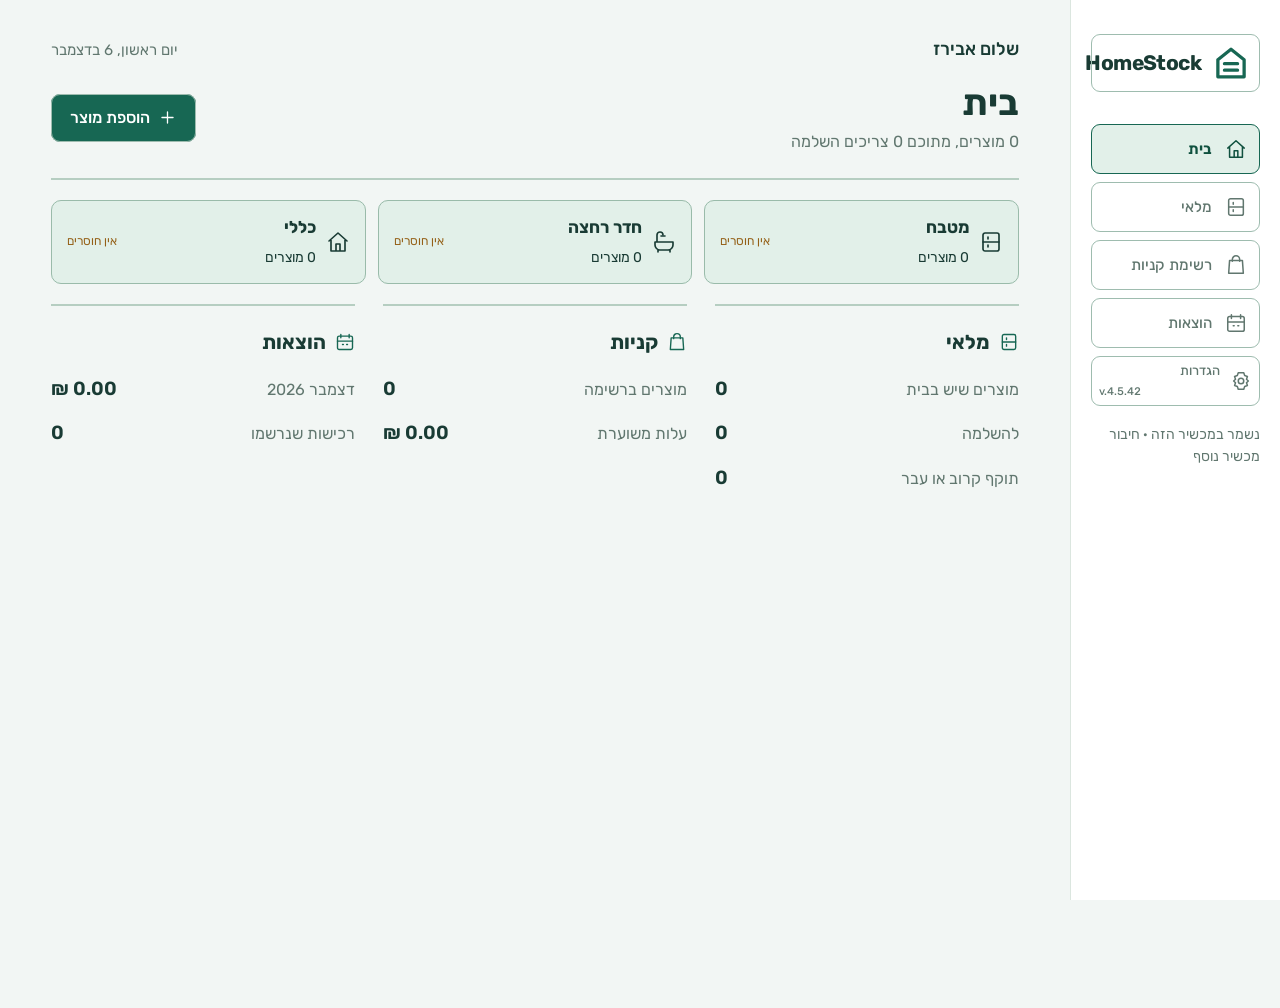
==== index.html @ 4d192004 "Align stock quantity fields and reorder product location price and expiry" ====
<!doctype html>
<html lang="he" dir="rtl">
  <head>
    <meta charset="utf-8" />
    <meta
      name="viewport"
      content="width=device-width, initial-scale=1, viewport-fit=cover"
    />
    <meta name="theme-color" content="#176753" />
    <meta name="description" content="HomeStock — ניהול מלאי הבית, גם ללא חיבור לאינטרנט." />
    <title>HomeStock — ניהול מלאי הבית</title>

    <link rel="manifest" href="./manifest.webmanifest" />
    <link rel="icon" type="image/png" sizes="32x32" href="./icons/icon-32.png?v=4.5.42" />
    <link rel="icon" type="image/png" sizes="16x16" href="./icons/icon-16.png?v=4.5.42" />
    <link rel="icon" type="image/png" href="./icons/icon-192.png?v=4.5.42" />
    <link rel="apple-touch-icon" href="./icons/apple-touch-icon-180.png?v=4.5.42" />

    <link rel="icon" type="image/svg+xml" href="./icons/icon.svg?v=4.5.42" />

    <!-- iOS standalone hints -->
    <meta name="apple-mobile-web-app-capable" content="yes" />
    <meta name="mobile-web-app-capable" content="yes" />
    <meta name="apple-mobile-web-app-status-bar-style" content="default" />
    <meta name="apple-mobile-web-app-title" content="HomeStock" />

    <link rel="stylesheet" href="./styles.css?v=4.5.42" />
    <link rel="stylesheet" href="./design.css?v=4.5.42" />
    <link rel="stylesheet" href="./workspace.css?v=4.5.42" />
    <link rel="stylesheet" href="./responsive.css?v=4.5.42" />
  </head>
  <body>
    <div id="root"></div>

    <!-- vendor/zxing.min.js (~336KB) is NOT loaded here: it is lazy-loaded on
         first scanner open (see loadZXing in app.js) and precached by the SW so
         it still resolves from cache offline, keeping it off the startup path. -->
    <script src="./config.js?v=4.5.42"></script>
    <script src="./data/foods.js?v=4.5.42"></script>
    <script src="./i18n.js?v=4.5.42"></script>
    <script src="./packages.js?v=4.5.42"></script>
    <script src="./db.js?v=4.5.42"></script>
    <script src="./auth.js?v=4.5.42"></script>
    <script src="./dropdown.js?v=4.5.42"></script>
    <script src="./sync/github-sync.js?v=4.5.42"></script>
    <script src="./home-model.js?v=4.5.42"></script>
    <script src="./brand.js?v=4.5.42"></script>
    <script src="./barcode.js?v=4.5.42"></script>
    <script src="./app.js?v=4.5.42"></script>
    <script src="./pwa.js?v=4.5.42"></script>
    <script>
      window.App.start();
    </script>
  </body>
</html>
---- styles.css ----
/* HomeStock — modern rounded-card UI, green-primary / dark-blue-secondary.
   Uses CSS logical properties so layouts flip correctly under dir="rtl". */

:root {
  --bg: #f2f6f4;
  --card: #ffffff;
  --primary: #34a853;
  --primary-dark: #2b8c46;
  --primary-soft: #e6f4ea;
  --secondary: #1f4e79;
  --text: #16241d;
  --muted: #5f7180;
  --border: #e2ebe5;
  --danger: #e5484d;
  --danger-soft: #fde8e8;
  --white: #ffffff;
  --radius-sm: 8px;
  --radius-md: 12px;
  --radius-lg: 16px;
  --radius-xl: 24px;
  --shadow-card: 0 4px 12px rgba(20, 50, 35, 0.07);
  --shadow-fab: 0 6px 16px rgba(20, 60, 40, 0.28);
}

* {
  box-sizing: border-box;
  -webkit-tap-highlight-color: transparent;
}

html,
body {
  margin: 0;
  padding: 0;
  height: 100%;
}

body {
  background: var(--bg);
  color: var(--text);
  font-family: -apple-system, BlinkMacSystemFont, "Segoe UI", Roboto, Helvetica,
    Arial, "Noto Sans Hebrew", sans-serif;
  -webkit-font-smoothing: antialiased;
}

#root {
  min-height: 100%;
  max-width: 640px;
  margin: 0 auto;
  padding-block-start: calc(env(safe-area-inset-top, 0px) + 20px);
  padding-block-end: calc(env(safe-area-inset-bottom, 0px) + 96px);
}

/* ---- Header / toolbar ---- */
/* The header wraps: on narrow screens the title takes the first line and the
   control cluster flows to the next line (right/inline-end aligned), so NO
   control is ever clipped or overflows. */
.header {
  display: flex;
  flex-wrap: wrap;
  align-items: center;
  justify-content: space-between;
  column-gap: 16px;
  row-gap: 10px;
  padding-inline: 20px;
  padding-block-end: 14px;
}
.header-text {
  flex: 1 1 240px;
  min-width: 0;
}
.title {
  margin: 0;
  font-size: 28px;
  font-weight: 800;
  line-height: 1.15;
  color: var(--text);
}
.subtitle {
  margin: 4px 0 0;
  font-size: 15px;
  font-weight: 500;
  color: var(--muted);
}
.header-actions {
  display: flex;
  flex-direction: column;
  align-items: flex-end;
  gap: 6px;
  margin-inline-start: auto; /* keep the cluster at the inline-end (RTL-safe) */
}
.header-btn-row {
  display: flex;
  flex-wrap: wrap; /* controls wrap instead of clipping */
  align-items: center;
  justify-content: flex-end;
  gap: 8px;
}
/* Unified toolbar control: every header button is the SAME 44x44 touch target,
   same radius, same (zero) padding — an icon-only cluster for a clean, modern
   toolbar (Keep/Notion/Apple quality). */
.icon-btn {
  width: 44px;
  height: 44px;
  min-width: 44px;
  padding: 0;
  border-radius: 999px;
  background: var(--card);
  border: 1px solid var(--border);
  color: var(--text);
  font-size: 19px;
  line-height: 1;
  cursor: pointer;
  display: inline-flex;
  align-items: center;
  justify-content: center;
  transition: background 0.18s ease, border-color 0.18s ease,
    transform 0.12s ease, box-shadow 0.18s ease;
}
/* Smooth hover only on real pointer devices; press animation everywhere. */
@media (hover: hover) {
  .icon-btn:hover {
    background: var(--primary-soft);
    border-color: var(--primary);
    box-shadow: var(--shadow-card);
  }
}
.icon-btn:active {
  transform: scale(0.92);
}
.icon-btn:focus-visible {
  outline: 2px solid var(--primary);
  outline-offset: 2px;
}
.version {
  font-size:var(--font-detail,14px);
  font-weight: 600;
  color: var(--muted);
  letter-spacing: 0.3px;
}
/* Tighten the title on very small phones so it never crowds the toolbar. */
@media (max-width: 400px) {
  .title {
    font-size: 23px;
  }
  .subtitle {
    font-size: 14px;
  }
}

/* ---- List ---- */
.list {
  padding-inline: 20px;
}

/* ---- Responsive layout + shared Shopping List ---- */
/* Mobile (default): single column. .main-layout is plain block flow; the
   Shopping List is reached as its own page (renderShopping). */
.shopping-page {
  padding-inline: 20px;
  padding-block-start: 4px;
}
/* Shared Shopping List presentation (identical in sidebar + page modes). */
.shopping-head {
  display: flex;
  align-items: center;
  gap: 8px;
  margin-block: 4px 12px;
}
.shopping-emoji {
  font-size: 18px;
}
.shopping-title {
  margin: 0;
  font-size: 16px;
  font-weight: 800;
  color: var(--text);
  flex: 1;
  min-width: 0;
}
.shopping-collapse {
  margin-inline-start: auto;
  width: 30px;
  height: 30px;
  border-radius: 999px;
  border: 1px solid var(--border);
  background: var(--card);
  color: var(--muted);
  cursor: pointer;
  line-height: 1;
}
.shopping-add {
  width: 100%;
  margin-block-end: 12px;
}
.shopping-items {
  display: flex;
  flex-direction: column;
}
.shopping-row {
  gap: 10px;
}
.shopping-check {
  inline-size: 22px;
  block-size: 22px;
  flex: 0 0 auto;
  accent-color: var(--primary);
  cursor: pointer;
}
.shopping-remove {
  flex: 0 0 auto;
  width: 30px;
  height: 30px;
  border-radius: 999px;
  border: 1px solid var(--border);
  background: transparent;
  color: var(--muted);
  font-size:var(--font-detail,14px);
  cursor: pointer;
}
.shopping-remove:active {
  opacity: 0.6;
}
.shopping-step {
  display: flex;
  gap: 6px;
  flex: 0 0 auto;
}
.shopping-suggest-head {
  display: flex;
  align-items: baseline;
  gap: 8px;
  margin-block: 14px 6px;
  flex-wrap: wrap;
}
.shopping-suggest-title {
  font-weight: 600;
  font-size: 14px;
}
.shopping-suggest-sub {
  color: var(--muted);
  font-size:var(--font-detail,14px);
}
.shopping-suggestions {
  display: flex;
  flex-direction: column;
  gap: 8px;
  opacity: 0.92;
}
.shopping-suggest-row {
  gap: 10px;
}
.shopping-suggest-add {
  flex: 0 0 auto;
}
.shopping-form h3 {
  margin: 0 0 4px;
}
.shopping-form .field-label {
  margin-block-start: 6px;
}
.shopping-empty {
  text-align: center;
  color: var(--muted);
  padding-block: 28px;
}
.shopping-empty-emoji {
  font-size: 30px;
}
.shopping-empty-text {
  margin-block-start: 6px;
  font-size: 14px;
}

/* Desktop (>= 1024px): two columns via grid areas (logical, RTL-safe — in
   Hebrew the panel automatically moves to the inline-end/left side). */
@media (min-width: 1024px) {
  #root {
    max-width: 1180px;
  }
  .main-layout {
    display: grid;
    grid-template-columns: minmax(0, 1fr) 360px;
    grid-template-areas: "content aside";
    gap: 24px;
    padding-inline: 20px;
    align-items: start;
  }
  .content-col {
    grid-area: content;
    min-width: 0;
  }
  .content-col .list {
    padding-inline: 0; /* the grid provides the inline padding */
  }
  .shopping-panel {
    grid-area: aside;
    position: sticky;
    top: 16px;
    align-self: start;
    max-height: calc(100vh - 32px);
    display: flex;
    flex-direction: column;
    background: var(--card);
    border: 1px solid var(--border);
    border-radius: var(--radius-lg);
    overflow: hidden;
    box-shadow: var(--shadow-card);
    transition: box-shadow 0.25s ease;
  }
  .shopping-panel-inner {
    overflow-y: auto; /* only the panel content scrolls when long */
    padding: 16px;
  }
  /* Brief highlight when the Shopping List nav focuses the panel. */
  .shopping-panel.flash {
    box-shadow: 0 0 0 3px var(--primary);
  }
  /* Inside the panel each row sits on the panel surface — flatten the cards. */
  .shopping-panel .shopping-row {
    box-shadow: none;
    border: 1px solid var(--border);
    padding: 10px;
  }
}

/* Tablet (768–1023): use the extra width without over-stretching one column. */
@media (min-width: 768px) and (max-width: 1023px) {
  #root {
    max-width: 760px;
  }
}

/* From tablet up, inventory cards flow into a responsive multi-column grid so
   wide screens aren't a long, wasteful single column. Section headers span the
   full row. Below 768px it stays a comfortable single column. */
@media (min-width: 768px) {
  .list {
    display: grid;
    grid-template-columns: repeat(auto-fill, minmax(260px, 1fr));
    gap: 12px;
    align-items: start;
  }
  .list .card {
    margin-block-end: 0;
  }
  .list .section-header {
    grid-column: 1 / -1;
    margin-block: 10px 0;
  }
}

/* Very large screens (>=1440): widen the shell + side panel a bit (still
   capped) so 1440/1920 monitors use space sensibly, not stretched or wasted. */
@media (min-width: 1440px) {
  #root {
    max-width: 1320px;
  }
  .main-layout {
    grid-template-columns: minmax(0, 1fr) 400px;
  }
}
.section-header {
  display: flex;
  align-items: center;
  gap: 8px;
  margin-block: 16px 8px;
}
.section-emoji {
  font-size: 16px;
}
.section-title {
  font-size:var(--font-detail,14px);
  font-weight: 800;
  color: var(--muted);
  letter-spacing: 0.6px;
  text-transform: uppercase;
}
.section-count {
  font-size:var(--font-detail,14px);
  font-weight: 700;
  color: var(--muted);
  background: var(--border);
  border-radius: 999px;
  padding: 1px 8px;
}

/* ---- Card ---- */
.card {
  display: flex;
  align-items: center;
  gap: 12px;
  background: var(--card);
  border-radius: var(--radius-lg);
  padding: 12px;
  margin-block-end: 12px;
  box-shadow: var(--shadow-card);
  cursor: pointer;
}
.card:active {
  opacity: 0.9;
}
.badge {
  flex: none;
  width: 46px;
  height: 46px;
  border-radius: var(--radius-md);
  background: var(--primary-soft);
  display: flex;
  align-items: center;
  justify-content: center;
  font-size: 24px;
  overflow: hidden;
}
/* Product image fills its rounded tile; emoji placeholder used otherwise. */
.badge.has-img {
  background: var(--border);
}
.badge.sm {
  width: 34px;
  height: 34px;
  border-radius: var(--radius-sm);
  font-size: 18px;
}
.thumb-img {
  width: 100%;
  height: 100%;
  object-fit: cover;
  display: block;
  opacity: 0;
  transition: opacity 0.25s ease-out;
}
.thumb-img.loaded {
  opacity: 1;
}
.card-info {
  flex: 1;
  min-width: 0;
}
.card-name {
  font-size: 16px;
  font-weight: 700;
  color: var(--text);
  white-space: nowrap;
  overflow: hidden;
  text-overflow: ellipsis;
}
.card-meta {
  display: flex;
  align-items: center;
  gap: 8px;
  margin-block-start: 2px;
  font-size:var(--font-detail,14px);
  font-weight: 500;
  color: var(--muted);
}
.out-pill {
  background: var(--danger-soft);
  color: var(--danger);
  border-radius: 999px;
  padding: 1px 8px;
  font-size:var(--font-detail,14px);
  font-weight: 700;
}
.target-pill {
  background: var(--primary-soft);
  color: var(--primary-dark);
  border-radius: 999px;
  padding: 1px 8px;
  font-size:var(--font-detail,14px);
  font-weight: 700;
}
.restock-card {
  border: 1px solid var(--primary-soft);
}
.step-btn.big {
  width: 40px;
  height: 40px;
  font-size: 24px;
}

/* ---- Stepper ---- */
.stepper {
  display: flex;
  align-items: center;
  gap: 2px;
  flex: none;
}
.step-btn {
  width: 32px;
  height: 32px;
  border-radius: 999px;
  border: none;
  background: var(--primary-soft);
  color: var(--primary-dark);
  font-size: 20px;
  font-weight: 800;
  line-height: 1;
  cursor: pointer;
  display: flex;
  align-items: center;
  justify-content: center;
}
.step-btn.primary {
  background: var(--primary);
  color: var(--white);
}
.step-btn.disabled {
  opacity: 0.4;
  pointer-events: none;
}
.step-btn:active {
  opacity: 0.6;
}
.step-value {
  min-width: 46px;
  display: flex;
  flex-direction: column;
  align-items: center;
  padding-inline: 4px;
}
.qty {
  font-size: 16px;
  font-weight: 800;
  color: var(--text);
}
.qty-unit {
  font-size:var(--font-detail,14px);
  font-weight: 600;
  color: var(--muted);
}

/* ---- Empty state ---- */
.empty {
  text-align: center;
  padding: 64px 32px;
}
.empty-emoji {
  font-size: 64px;
  margin-bottom: 16px;
}
.empty-title {
  font-size: 20px;
  font-weight: 800;
  color: var(--text);
  margin-bottom: 8px;
}
.empty-body {
  font-size: 15px;
  line-height: 1.5;
  font-weight: 500;
  color: var(--muted);
  max-width: 320px;
  margin: 0 auto;
}

/* ---- FAB ---- */
.fab {
  position: fixed;
  inset-inline-end: 20px;
  inset-block-end: calc(env(safe-area-inset-bottom, 0px) + 24px);
  width: 60px;
  height: 60px;
  border-radius: 999px;
  border: none;
  background: var(--primary);
  color: var(--white);
  font-size: 34px;
  font-weight: 500;
  line-height: 1;
  box-shadow: var(--shadow-fab);
  cursor: pointer;
  display: flex;
  align-items: center;
  justify-content: center;
}
.fab:active {
  transform: scale(0.96);
  opacity: 0.9;
}
.fab.scan {
  width: 52px;
  height: 52px;
  font-size: 24px;
  background: var(--card);
  color: var(--primary-dark);
  border: 1px solid var(--border);
  inset-inline-end: 24px;
  inset-block-end: calc(env(safe-area-inset-bottom, 0px) + 96px);
  box-shadow: var(--shadow-card);
}

/* ---- Overlays / modals ---- */
.overlay {
  position: fixed;
  inset: 0;
  background: rgba(11, 35, 26, 0.35);
  display: flex;
  justify-content: center;
  z-index: 50;
}
.overlay:not(.center) {
  align-items: flex-end;
}
.overlay.center {
  align-items: center;
  padding: 24px;
}

.sheet {
  width: 100%;
  max-width: 640px;
  background: var(--bg);
  border-start-start-radius: var(--radius-xl);
  border-start-end-radius: var(--radius-xl);
  padding: 8px 20px calc(env(safe-area-inset-bottom, 0px) + 16px);
  max-height: 92%;
  display: flex;
  flex-direction: column;
  animation: slideUp 0.22s ease-out;
}
@keyframes slideUp {
  from {
    transform: translateY(24px);
    opacity: 0.6;
  }
  to {
    transform: translateY(0);
    opacity: 1;
  }
}
.grabber {
  width: 40px;
  height: 5px;
  border-radius: 999px;
  background: var(--border);
  margin: 0 auto 8px;
}
.sheet-header {
  display: flex;
  align-items: center;
  justify-content: space-between;
  margin-bottom: 8px;
}
.sheet-title {
  margin: 0;
  font-size: 22px;
  font-weight: 800;
}
.sheet-close {
  background: none;
  border: none;
  font-size: 18px;
  color: var(--muted);
  font-weight: 700;
  cursor: pointer;
}
.sheet-body {
  overflow-y: auto;
  padding-block-end: 8px;
}

.field-label {
  display: block;
  font-size:var(--font-detail,14px);
  font-weight: 700;
  color: var(--muted);
  letter-spacing: 0.3px;
  margin-block: 16px 8px;
}
.input {
  width: 100%;
  background: var(--card);
  border: 1px solid var(--border);
  border-radius: var(--radius-md);
  padding: 12px;
  font-size: 16px;
  color: var(--text);
  font-family: inherit;
}
.input:focus {
  outline: none;
  border-color: var(--primary);
}
.input.error {
  border-color: var(--danger);
}
.input.note {
  min-height: 64px;
  resize: vertical;
}

/* ---- Autocomplete ---- */
/* ---- Photo picker (add/edit form) ---- */
.photo-file {
  display: none;
}
.photo-row {
  display: flex;
  align-items: center;
  gap: 14px;
  margin-block-start: 4px;
}
.photo-preview {
  flex: none;
  width: 72px;
  height: 72px;
  border-radius: var(--radius-lg);
  background: var(--primary-soft);
  display: flex;
  align-items: center;
  justify-content: center;
  font-size: 34px;
  overflow: hidden;
}
.photo-preview.has-img {
  background: var(--border);
}
.photo-preview .thumb-img {
  opacity: 1;
}
.photo-actions {
  display: flex;
  flex-wrap: wrap;
  gap: 8px;
}
.btn.ghost {
  flex: none;
  padding: 10px 14px;
  font-size: 14px;
  font-weight: 700;
  border-radius: var(--radius-md);
  background: var(--card);
  border: 1px solid var(--border);
  color: var(--primary-dark);
}
.btn.ghost.danger {
  color: var(--danger);
  background: var(--danger-soft);
  border-color: var(--danger-soft);
}

.ac-box {
  margin-block-start: 6px;
  background: var(--card);
  border: 1px solid var(--border);
  border-radius: var(--radius-md);
  overflow: hidden;
  box-shadow: var(--shadow-card);
  animation: acDrop 0.14s ease-out;
}
@keyframes acDrop {
  from {
    transform: translateY(-4px);
    opacity: 0;
  }
  to {
    transform: translateY(0);
    opacity: 1;
  }
}
.ac-head {
  font-size:var(--font-detail,14px);
  font-weight: 700;
  color: var(--muted);
  letter-spacing: 0.3px;
  padding: 8px 12px 4px;
  text-transform: uppercase;
}
.ac-item {
  display: flex;
  align-items: center;
  gap: 10px;
  padding: 10px 12px;
  cursor: pointer;
}
.ac-item.active,
.ac-item:hover {
  background: var(--primary-soft);
}
.ac-emoji {
  font-size: 20px;
  width: 24px;
  text-align: center;
}
.ac-name {
  font-size: 15px;
  font-weight: 600;
  color: var(--text);
}
.ac-none {
  padding: 12px;
  color: var(--muted);
  font-size: 14px;
  font-weight: 500;
}

.segment {
  display: flex;
  background: var(--card);
  border: 1px solid var(--border);
  border-radius: var(--radius-md);
  padding: 4px;
  gap: 4px;
}
.segment-item {
  flex: 1;
  display: flex;
  align-items: center;
  justify-content: center;
  gap: 6px;
  padding: 10px;
  border: none;
  background: none;
  border-radius: var(--radius-sm);
  font-size: 14px;
  font-weight: 700;
  color: var(--muted);
  cursor: pointer;
}
.segment-item.active {
  background: var(--primary);
  color: var(--white);
}

.chips {
  display: flex;
  flex-wrap: wrap;
  gap: 8px;
}
.chip {
  display: inline-flex;
  align-items: center;
  gap: 6px;
  background: var(--card);
  border: 1px solid var(--border);
  border-radius: 999px;
  padding: 8px 12px;
  font-size: 14px;
  font-weight: 600;
  color: var(--muted);
  cursor: pointer;
}
.chip.unit {
  padding: 8px 14px;
}
.chip.active {
  background: var(--primary-soft);
  border-color: var(--primary);
  color: var(--primary-dark);
}

.qty-box {
  background: var(--card);
  border: 1px solid var(--border);
  border-radius: var(--radius-md);
  padding: 12px;
  margin-block-end: 8px;
  display: flex;
}

.delete-btn {
  width: 100%;
  margin-block-start: 16px;
  padding: 14px;
  border: none;
  border-radius: var(--radius-md);
  background: var(--danger-soft);
  color: var(--danger);
  font-size: 15px;
  font-weight: 700;
  cursor: pointer;
}

.actions {
  display: flex;
  gap: 12px;
  padding-block-start: 12px;
}
.btn {
  flex: 1;
  padding: 15px;
  border-radius: var(--radius-md);
  border: none;
  font-size: 16px;
  font-weight: 800;
  cursor: pointer;
}
.btn.cancel {
  background: var(--card);
  border: 1px solid var(--border);
  color: var(--text);
}
.btn.save {
  background: var(--primary);
  color: var(--white);
}
.btn.danger {
  background: var(--danger);
  color: var(--white);
}

/* ---- Dialog (confirm / language) ---- */
.dialog {
  width: 100%;
  max-width: 360px;
  background: var(--bg);
  border-radius: var(--radius-xl);
  padding: 20px;
  animation: pop 0.16s ease-out;
}
@keyframes pop {
  from {
    transform: scale(0.96);
    opacity: 0.6;
  }
  to {
    transform: scale(1);
    opacity: 1;
  }
}
.dialog-title {
  margin: 0 0 8px;
  font-size: 20px;
  font-weight: 800;
}
.dialog-msg {
  margin: 0 0 16px;
  font-size: 15px;
  line-height: 1.5;
  color: var(--muted);
}
.lang-row {
  width: 100%;
  display: flex;
  align-items: center;
  gap: 12px;
  background: var(--card);
  border: 1px solid var(--border);
  border-radius: var(--radius-md);
  padding: 14px 12px;
  margin-block-end: 8px;
  font-size: 16px;
  font-weight: 700;
  color: var(--text);
  cursor: pointer;
}
.lang-row.active {
  border-color: var(--primary);
  background: var(--primary-soft);
  color: var(--primary-dark);
}
.flag {
  font-size: 22px;
}
.lang-name {
  flex: 1;
  text-align: start;
}
.check {
  font-size: 18px;
  font-weight: 800;
  color: var(--primary);
}

/* ---- Scanner ---- */
.scan-panel {
  width: 100%;
  max-width: 360px;
  background: var(--bg);
  border-radius: var(--radius-xl);
  padding: 16px;
  max-height: 92vh;
  overflow-y: auto;
}
.scan-frame {
  position: relative;
  width: 100%;
  aspect-ratio: 4 / 3;
  background: #000;
  border-radius: var(--radius-lg);
  overflow: hidden;
}
.scan-video {
  width: 100%;
  height: 100%;
  object-fit: cover;
  display: block;
}
.scan-reticle {
  position: absolute;
  inset: 18% 12%;
  border: 3px solid rgba(255, 255, 255, 0.9);
  border-radius: 12px;
  box-shadow: 0 0 0 2000px rgba(0, 0, 0, 0.25);
}
.scan-status {
  text-align: center;
  font-size: 14px;
  font-weight: 600;
  color: var(--muted);
  margin: 12px 0;
}
.scan-status.error {
  color: var(--danger);
}

/* ---- Toast ---- */
.toast {
  position: fixed;
  inset-block-end: calc(env(safe-area-inset-bottom, 0px) + 24px);
  inset-inline: 16px;
  max-width: 420px;
  margin: 0 auto;
  background: var(--text);
  color: #fff;
  border-radius: var(--radius-md);
  padding: 12px 16px;
  display: flex;
  align-items: center;
  justify-content: space-between;
  gap: 12px;
  font-size: 14px;
  font-weight: 600;
  box-shadow: var(--shadow-fab);
  z-index: 80;
  animation: slideUp 0.2s ease-out;
}
.toast-undo {
  background: none;
  border: none;
  color: #8ec5ff;
  font-weight: 800;
  font-size: 14px;
  cursor: pointer;
  white-space: nowrap;
}

/* ---- Monthly view ---- */
.monthly-dialog {
  max-width: 400px;
}
.month-select {
  width: 100%;
  padding: 12px;
  border: 1px solid var(--border);
  border-radius: var(--radius-md);
  background: var(--card);
  font-size: 16px;
  font-family: inherit;
  color: var(--text);
}
.monthly-content {
  margin-block-start: 12px;
}
.stat-row {
  display: flex;
  gap: 12px;
}
.stat {
  flex: 1;
  background: var(--card);
  border: 1px solid var(--border);
  border-radius: var(--radius-md);
  padding: 14px;
  text-align: center;
}
.stat-num {
  font-size: 26px;
  font-weight: 800;
  color: var(--primary-dark);
}
.stat-label {
  font-size:var(--font-detail,14px);
  font-weight: 700;
  color: var(--muted);
  margin-block-start: 2px;
}
.monthly-needs-title {
  font-size:var(--font-detail,14px);
  font-weight: 800;
  color: var(--muted);
  letter-spacing: 0.4px;
  text-transform: uppercase;
  margin-block: 16px 8px;
}
.monthly-empty {
  color: var(--muted);
  font-size: 15px;
  font-weight: 500;
  padding: 8px 0;
}
.monthly-list {
  max-height: 40vh;
  overflow-y: auto;
}
.monthly-item {
  display: flex;
  align-items: center;
  justify-content: space-between;
  gap: 12px;
  background: var(--card);
  border: 1px solid var(--border);
  border-radius: var(--radius-md);
  padding: 10px 12px;
  margin-block-end: 8px;
}
.monthly-item-main {
  display: flex;
  align-items: center;
  gap: 10px;
  min-width: 0;
}
.monthly-item-name {
  font-weight: 700;
  color: var(--text);
  white-space: nowrap;
  overflow: hidden;
  text-overflow: ellipsis;
}
.monthly-item-miss {
  font-size:var(--font-detail,14px);
  font-weight: 600;
  color: var(--muted);
  text-align: end;
}

/* ---- Profile picker (passwordless open household profiles) ---- */
.picker-screen {
  min-height: 80vh;
  display: flex;
  flex-direction: column;
  align-items: center;
  justify-content: center;
  padding: 24px 20px;
  gap: 4px;
}
.brand-logo {
  width: 72px;
  height: 72px;
  border-radius: 20px;
  box-shadow: var(--shadow-card);
}
.auth-title {
  margin: 8px 0 0;
  text-align: center;
  font-size: 26px;
  font-weight: 800;
  color: var(--text);
}
.auth-subtitle {
  margin: 2px 0 8px;
  text-align: center;
  font-size: 15px;
  font-weight: 500;
  color: var(--muted);
}
.auth-lang {
  margin-block: 4px 14px;
}
.auth-error {
  color: var(--danger);
  background: var(--danger-soft);
  border-radius: var(--radius-md);
  padding: 10px 12px;
  font-size: 14px;
  font-weight: 600;
  margin-block-start: 12px;
  text-align: center;
}
.user-grid {
  width: 100%;
  max-width: 460px;
  display: grid;
  grid-template-columns: repeat(2, 1fr);
  gap: 14px;
}
.user-card {
  position: relative;
  background: var(--card);
  border: 1px solid var(--border);
  border-radius: var(--radius-lg);
  padding: 18px 12px 16px;
  display: flex;
  flex-direction: column;
  align-items: center;
  gap: 8px;
  cursor: pointer;
  box-shadow: var(--shadow-card);
  transition: transform 0.12s ease, border-color 0.12s ease;
  animation: pop 0.18s ease-out;
}
.user-card:active {
  transform: scale(0.97);
}
.user-card.active {
  border-color: var(--primary);
  box-shadow: 0 0 0 2px var(--primary-soft);
}
.user-card-name {
  font-size: 16px;
  font-weight: 700;
  color: var(--text);
  text-align: center;
  word-break: break-word;
}
.user-card-sub {
  font-size:var(--font-detail,14px);
  font-weight: 600;
  color: var(--muted);
}
.user-active-badge {
  position: absolute;
  inset-block-start: 8px;
  inset-inline-start: 8px;
  background: var(--primary);
  color: #fff;
  font-size:var(--font-detail,14px);
  font-weight: 700;
  padding: 2px 8px;
  border-radius: 999px;
}
.user-edit-btn {
  position: absolute;
  inset-block-start: 6px;
  inset-inline-end: 6px;
  background: none;
  border: none;
  font-size: 15px;
  padding: 4px;
  cursor: pointer;
  opacity: 0.7;
}
.user-edit-btn:active {
  opacity: 1;
}
.user-add {
  align-items: center;
  justify-content: center;
  border-style: dashed;
}
.user-add-plus {
  font-size: 34px;
  font-weight: 300;
  line-height: 1;
  color: var(--primary);
}
.avatar.xl {
  width: 64px;
  height: 64px;
  font-size: 22px;
  font-weight: 700;
}
.profile-switch {
  width: 100%;
  margin-block-start: 12px;
}
.btn:disabled {
  opacity: 0.7;
  cursor: default;
}
.btn.loading::after {
  content: "";
  display: inline-block;
  width: 12px;
  height: 12px;
  margin-inline-start: 8px;
  border: 2px solid rgba(255, 255, 255, 0.5);
  border-top-color: #fff;
  border-radius: 999px;
  vertical-align: -2px;
  animation: spin 0.7s linear infinite;
}
@keyframes spin {
  to {
    transform: rotate(360deg);
  }
}

/* Scanner library lazy-load indicator (first scanner open). */
.scan-loading {
  display: flex;
  flex-direction: column;
  align-items: center;
  gap: 14px;
  color: #fff;
}
.scan-spinner {
  width: 34px;
  height: 34px;
  border: 3px solid rgba(255, 255, 255, 0.35);
  border-top-color: #fff;
  border-radius: 999px;
  animation: spin 0.7s linear infinite;
}
.scan-loading-text {
  font-size: 14px;
  opacity: 0.9;
}

/* ---- Avatar / profile ---- */
.avatar {
  width: 38px;
  height: 38px;
  border-radius: 999px;
  background: var(--primary);
  color: #fff;
  display: flex;
  align-items: center;
  justify-content: center;
  font-weight: 800;
  font-size: 15px;
  overflow: hidden;
  flex: none;
}
.avatar.sm {
  width: 32px;
  height: 32px;
  font-size:var(--font-detail,14px);
}
.avatar.lg {
  width: 88px;
  height: 88px;
  font-size: 32px;
  margin: 0 auto;
}
.avatar.has-img {
  background: var(--border);
}
.avatar-img {
  width: 100%;
  height: 100%;
  object-fit: cover;
  display: block;
}
.profile-btn {
  padding: 0;
  overflow: hidden;
}
.profile-dialog {
  max-width: 380px;
}
.profile-avatar {
  text-align: center;
  margin-block: 8px 4px;
}
.profile-username {
  font-size: 15px;
  font-weight: 700;
  color: var(--muted);
}

/* ---- Scanner: continuous toggle ---- */
.scan-toggle {
  display: flex;
  align-items: center;
  justify-content: center;
  gap: 10px;
  margin-block-start: 12px;
  cursor: pointer;
  user-select: none;
}
.scan-toggle-input {
  position: absolute;
  opacity: 0;
  width: 0;
  height: 0;
}
.scan-switch {
  position: relative;
  width: 44px;
  height: 26px;
  border-radius: 999px;
  background: var(--border);
  transition: background 0.2s;
  flex: none;
}
.scan-switch::after {
  content: "";
  position: absolute;
  top: 3px;
  inset-inline-start: 3px;
  width: 20px;
  height: 20px;
  border-radius: 999px;
  background: #fff;
  box-shadow: 0 1px 3px rgba(0, 0, 0, 0.3);
  transition: transform 0.2s;
}
.scan-toggle-input:checked + .scan-switch {
  background: var(--primary);
}
.scan-toggle-input:checked + .scan-switch::after {
  transform: translateX(18px);
}
[dir="rtl"] .scan-toggle-input:checked + .scan-switch::after {
  transform: translateX(-18px);
}
.scan-toggle-label {
  font-size: 14px;
  font-weight: 700;
  color: var(--text);
}

/* ---- Scanner: success flash ---- */
.scan-frame.hit::after {
  content: "";
  position: absolute;
  inset: 0;
  border: 4px solid #35c98a;
  border-radius: inherit;
  box-shadow: 0 0 24px rgba(53, 201, 138, 0.7);
  animation: scanHit 0.35s ease-out;
}
@keyframes scanHit {
  from {
    opacity: 1;
  }
  to {
    opacity: 0;
  }
}

/* Detected barcode number badge (brief confirmation on the live frame). */
.scan-code {
  position: absolute;
  inset-inline: 0;
  inset-block-end: 10px;
  margin-inline: auto;
  width: fit-content;
  max-width: 90%;
  padding: 4px 12px;
  border-radius: 999px;
  background: rgba(53, 201, 138, 0.92);
  color: #fff;
  font-weight: 700;
  font-size: 15px;
  letter-spacing: 1px;
  font-variant-numeric: tabular-nums;
  opacity: 0;
  transform: translateY(6px);
  transition: opacity 0.18s ease, transform 0.18s ease;
  pointer-events: none;
}
.scan-code.show {
  opacity: 1;
  transform: translateY(0);
}

/* Detection-timeout guidance (camera keeps scanning behind it). */
.scan-tips {
  margin: 4px 0 12px;
  padding: 12px 14px;
  border-radius: var(--radius-lg);
  background: color-mix(in srgb, var(--accent) 10%, var(--bg));
  border: 1px solid color-mix(in srgb, var(--accent) 30%, transparent);
}
.scan-tips-title {
  font-weight: 700;
  font-size: 14px;
  margin-block-end: 6px;
}
.scan-tips-list {
  margin: 0;
  padding-inline-start: 18px;
  font-size:var(--font-detail,14px);
  color: var(--muted);
  line-height: 1.5;
}

/* ---- Scanner: session list (continuous mode) ---- */
.scan-session {
  margin-block-start: 12px;
}
.scan-session-title {
  font-size:var(--font-detail,14px);
  font-weight: 800;
  color: var(--muted);
  letter-spacing: 0.4px;
  text-transform: uppercase;
  margin-block-end: 6px;
}
.scan-session-empty {
  color: var(--muted);
  font-size: 14px;
  font-weight: 500;
  padding: 6px 0;
  text-align: center;
}
.scan-session-list {
  max-height: 32vh;
  overflow-y: auto;
  display: flex;
  flex-direction: column;
  gap: 6px;
}
.scan-row {
  display: flex;
  align-items: center;
  gap: 10px;
  background: var(--card);
  border: 1px solid var(--border);
  border-radius: var(--radius-md);
  padding: 6px 10px;
  animation: acDrop 0.14s ease-out;
}
.scan-row-name {
  flex: 1;
  min-width: 0;
  font-weight: 700;
  color: var(--text);
  white-space: nowrap;
  overflow: hidden;
  text-overflow: ellipsis;
}
.scan-row-count {
  font-weight: 800;
  color: var(--primary-dark);
}

/* ---- Scanner: product hero + hints (single-scan dialogs) ---- */
.scan-hero {
  display: flex;
  align-items: center;
  gap: 12px;
  margin-block: 8px 4px;
}
.scan-hero .badge {
  width: 56px;
  height: 56px;
  font-size: 28px;
}
.scan-hero-info {
  min-width: 0;
}
.scan-hero-name {
  font-size: 18px;
  font-weight: 800;
  color: var(--text);
}
.scan-hero-sub {
  font-size:var(--font-detail,14px);
  font-weight: 600;
  color: var(--muted);
  margin-block-start: 2px;
}
.scan-hint {
  font-size:var(--font-detail,14px);
  font-weight: 600;
  color: var(--primary-dark);
  background: var(--primary-soft);
  border-radius: var(--radius-md);
  padding: 8px 12px;
  text-align: center;
}
.scan-meta {
  font-size:var(--font-detail,14px);
  font-weight: 600;
  color: var(--muted);
  margin-block-start: 8px;
}

/* In-app screen top bar (Switch User / Manage Users). */
.screen-topbar {
  display: flex;
  align-items: center;
  gap: 8px;
  width: 100%;
  margin-block-end: 8px;
}
.screen-topbar-title {
  font-size: 20px;
  font-weight: 800;
  margin: 0;
}
.back-btn {
  padding-inline: 12px;
}

/* Manage Users cards: show an edit hint; the whole card opens the editor. */
.user-card.manage {
  cursor: pointer;
}
.user-edit-hint {
  position: absolute;
  inset-block-start: 8px;
  inset-inline-end: 10px;
  font-size: 15px;
  opacity: 0.8;
}

/* Settings dialog rows. */
.settings-account {
  display: flex;
  align-items: center;
  gap: 12px;
  margin-block: 4px 14px;
}
.settings-account-name {
  font-size: 17px;
  font-weight: 700;
}
.settings-account-sub {
  font-size:var(--font-detail,14px);
  color: var(--muted);
}
.settings-row {
  display: flex;
  align-items: center;
  justify-content: space-between;
  gap: 10px;
  width: 100%;
  padding: 14px 14px;
  margin-block-end: 8px;
  border: 1px solid var(--border, rgba(0, 0, 0, 0.08));
  border-radius: 14px;
  background: var(--surface, rgba(127, 127, 127, 0.06));
  text-align: start;
  cursor: pointer;
}
.settings-row-main {
  display: flex;
  flex-direction: column;
  gap: 2px;
}
.settings-row-label {
  font-size: 16px;
  font-weight: 700;
}
.settings-row-sub {
  font-size:var(--font-detail,14px);
  color: var(--muted);
}
.settings-row-chevron {
  font-size: 22px;
  color: var(--muted);
  line-height: 1;
}
[dir="rtl"] .settings-row-chevron {
  transform: scaleX(-1);
}
.settings-version {
  text-align: center;
  color: var(--muted);
  font-size:var(--font-detail,14px);
  margin-block-start: 12px;
}

/* ---- Sync (Settings → Sync) ---- */
.sync-subtitle {
  color: var(--muted);
  font-size: 14px;
  margin: 0 0 12px;
}
.sync-body {
  display: flex;
  flex-direction: column;
  gap: 10px;
}
.sync-body .btn {
  flex: initial;
  width: 100%;
}
.sync-body .input {
  width: 100%;
}
.sync-note {
  color: var(--muted);
  font-size:var(--font-detail,14px);
  margin: 0;
  line-height: 1.4;
}
.conflict-actions {
  display: flex;
  flex-direction: column;
  gap: 8px;
  margin-block-start: 6px;
}
.conflict-actions .btn {
  width: 100%;
}
.sync-note.sync-error {
  color: var(--danger);
}
.sync-subhead {
  font-size: 14px;
  font-weight: 800;
  margin: 14px 0 2px;
}
.sync-status-row {
  display: flex;
  align-items: center;
  gap: 8px;
  font-weight: 700;
}
.sync-status-glyph {
  font-size: 18px;
}
.sync-link-area {
  display: flex;
  flex-direction: column;
  gap: 8px;
}
.mono {
  font-family: ui-monospace, SFMono-Regular, Menlo, monospace;
  font-size:var(--font-detail,14px);
}
.sync-indicator {
  font-size: 16px;
}
.sync-qr {
  display: flex;
  justify-content: center;
  padding: 8px;
  background: #fff;
  border-radius: var(--radius-md);
}
.sync-qr canvas {
  width: 200px;
  height: 200px;
  image-rendering: pixelated;
}
.sync-advanced {
  margin-block-start: 8px;
  border-block-start: 1px solid var(--border);
  padding-block-start: 8px;
}
.sync-advanced > summary {
  cursor: pointer;
  color: var(--muted);
  font-size:var(--font-detail,14px);
  font-weight: 700;
  list-style: revert;
}

/* Dev-only scanner debug panel (gated by ?debug=1 / localStorage flag). */
.scan-debug {
  margin-block-start: 10px;
  border-block-start: 1px dashed rgba(255, 255, 255, 0.25);
}
.scan-debug-title {
  font-size:var(--font-detail,14px);
  font-weight: 700;
  text-transform: uppercase;
  letter-spacing: 0.06em;
  color: var(--muted);
  margin-block: 6px 2px;
}
.scan-debug-row {
  display: flex;
  justify-content: space-between;
  gap: 12px;
  font-family: ui-monospace, SFMono-Regular, Menlo, monospace;
  font-size:var(--font-detail,14px);
  line-height: 1.6;
}
.scan-debug-label {
  color: var(--muted);
}
.scan-debug-val {
  font-weight: 700;
  text-align: end;
  direction: ltr;
}
.scan-debug-val.ok {
  color: #35c98a;
}
.scan-debug-val.bad {
  color: var(--danger);
  max-width: 60%;
  overflow: hidden;
  text-overflow: ellipsis;
  white-space: nowrap;
}
---- design.css ----
/* Shared editor, scanner and dropdown components. Workspace layout: workspace.css. */
@font-face {
  font-family: Rubik;
  src: url('./fonts/Rubik.ttf') format('truetype');
  font-weight: 300 900;
  font-style: normal;
  font-display: swap;
}
:root {
  --bg: #f7f8fc;
  --card: #fff;
  --primary: #176753;
  --primary-dark: #10513f;
  --primary-soft: #e2f0e9;
  --secondary: #176753;
  --text: #202641;
  --muted: #697087;
  --border: #e5e8f1;
  --danger: #bf3e3e;
  --danger-soft: #fff0ed;
  --shadow-card: none;
  --shadow-fab: 0 6px 18px #2026411a;
  --radius-sm: 6px;
  --radius-md: 10px;
  --radius-lg: 14px;
  --radius-xl: 18px;
}
body { font-family: Rubik, 'Arial', sans-serif; font-size: 15px; line-height: 1.5; }
button, input, select, textarea { font: inherit; }
button { touch-action: manipulation; }
button:disabled { cursor: wait; opacity: .5; }
:focus-visible { outline: 3px solid #ed8b55; outline-offset: 3px; }
#root { max-width: none; min-height: 100dvh; padding: 0; margin: 0; }
.ui-icon { display: inline-flex; inline-size: 22px; block-size: 22px; flex-shrink: 0; align-items: center; justify-content: center; }
.ui-icon svg { inline-size: 100%; block-size: 100%; display: block; }
.kitchen-nav { position: fixed; inset-block: 0; inset-inline-start: 0; inline-size: 216px; padding: 36px 22px 24px; color: #fff; background: #176753; display: flex; flex-direction: column; z-index: 15; }
.brand { display: flex; align-items: center; gap: 10px; color: inherit; text-decoration: none; }
.brand-mark { inline-size: 34px; block-size: 40px; border: 1px solid #ffffff60; border-radius: 9px; display: grid; place-items: center; background: #ffffff12; }
.brand-mark .ui-icon { inline-size: 25px; block-size: 25px; }
.brand-word { font-size: 21px; font-weight: 650; letter-spacing: -.8px; }
.nav-caption { color: #e1e6ff; font-size:var(--font-detail,14px); margin: 18px 2px 36px; }
.nav-links { display: flex; flex-direction: column; gap: 7px; }
.nav-link { width: 100%; display: flex; gap: 13px; align-items: center; padding: 13px 14px; background: transparent; border: 0; border-radius: 8px; color: #e1e6ff; text-align: start; cursor: pointer; font-weight: 450; }
.nav-link.active { background: #fff; color: #176753; font-weight: 600; }
.nav-link:hover:not(.active) { background: #ffffff16; color: #fff; }
.nav-settings { margin-block-start: 24px; border-block-start: 1px solid #ffffff26; border-radius: 0 0 8px 8px; padding-block-start: 22px; }
.nav-bottom { margin-block-start: auto; padding-block-start: 36px; }
.nav-note { border-block-start: 1px solid #ffffff30; padding-block-start: 24px; color: #eef0ff; }
.nav-note .ui-icon { color: #e4b68e; }
.nav-note p { font-size:var(--font-detail,14px); line-height: 1.8; white-space: pre-line; margin: 10px 0 24px; }
.kitchen-nav .version { color: #c5cef9; font-size:var(--font-detail,14px); font-weight: 400; letter-spacing: 0; }
.kitchen-workspace { margin-inline-start: 216px; padding: 42px clamp(24px, 3.6vw, 64px) 24px; max-inline-size: 1510px; }
.kitchen-header { display: flex; justify-content: space-between; align-items: center; gap: 20px; margin-block-end: 36px; }
.today-label { color: var(--muted); font-size:var(--font-detail,14px); margin: 0 0 7px; }
.kitchen-header h1 { font-size: clamp(30px, 3vw, 44px); font-weight: 650; line-height: 1.22; letter-spacing: -1.6px; margin: 0; }
.kitchen-subtitle { font-size: 14px; color: var(--muted); margin: 9px 0 0; }
.kitchen-header-actions { display: flex; align-items: center; gap: 10px; flex-shrink: 0; }
.kitchen-button { display: inline-flex; gap: 9px; align-items: center; justify-content: center; min-block-size: 44px; border: 1px solid transparent; border-radius: 8px; padding: 10px 16px; font-size:var(--font-detail,14px); font-weight: 500; cursor: pointer; transition: background .15s; }
.kitchen-button.primary { background: #ed8553; color: #2f2019; }
.kitchen-button.primary:hover { background: #e67844; }
.kitchen-button.secondary { background: #fff; border-color: #dde1ee; color: var(--text); }
.kitchen-button.secondary:hover, .kitchen-button.plain:hover { background: var(--primary-soft); }
.kitchen-button.plain { background: transparent; color: var(--primary); }
.kitchen-button .ui-icon { inline-size: 19px; block-size: 19px; }
.kitchen-header .icon-btn { border-radius: 8px; background: transparent; border-color: #dce1ee; color: #697087; }
.main-layout.kitchen-layout { display: grid; grid-template-columns: minmax(0, 1fr) 294px; grid-template-areas: 'content aside'; gap: clamp(22px, 3vw, 48px); padding: 0; align-items: start; }
.content-col { min-width: 0; }
.inventory-toolbar { display: flex; flex-direction: column; gap: 22px; }
.inventory-search-wrap { position: relative; display: flex; align-items: center; }
.inventory-search-wrap > .ui-icon { position: absolute; inset-inline-start: 15px; color: #737b94; inline-size: 20px; pointer-events: none; }
.inventory-search { inline-size: 100%; min-block-size: 49px; background: #fff; border: 1px solid var(--border); border-radius: 9px; padding: 12px 44px 12px 16px; padding-inline: 44px 16px; color: var(--text); font-size: 14px; appearance: none; }
.inventory-search::placeholder { color: #747b91; }
.storage-tabs { display: flex; gap: 7px; flex-wrap: wrap; padding-block-end: 18px; border-block-end: 1px solid #dde2ee; }
.storage-tab { display: inline-flex; align-items: center; gap: 9px; min-block-size: 41px; border: 1px solid transparent; border-radius: 7px; padding: 7px 13px; background: transparent; color: #687086; font-size:var(--font-detail,14px); cursor: pointer; white-space: nowrap; }
.storage-tab.active { background: #dcebe1; color: #176753; border-color: #cfe1d5; font-weight: 550; }
.storage-tab:hover:not(.active) { background: #edf0f7; }
.tab-count { font-size:var(--font-detail,14px); font-weight: 450; opacity: .8; }
.inventory-caption { font-size:var(--font-detail,14px); color: var(--muted); margin: 20px 1px 12px; }
.storage-shelf { margin-block-end: 27px; }
.shelf-heading { display: flex; gap: 9px; align-items: center; margin-block-end: 11px; }
.shelf-heading h2 { font-size: 15px; font-weight: 550; margin: 0; }
.shelf-symbol { font-size: 17px; }
.shelf-count { color: var(--muted); font-size:var(--font-detail,14px); margin-inline-start: auto; }
.shelf-items { background: #fff; border: 1px solid var(--border); border-radius: 10px; overflow: hidden; }
.shelf-items .card { border: 0; border-radius: 0; padding: 17px; margin: 0; box-shadow: none; background: transparent; gap: 13px; }
.shelf-items .card + .card { border-block-start: 1px solid #edf0f6; }
.shelf-items .card:hover { background: #fafbff; }
.card-name { font-size: 15px; font-weight: 550; }
.card-meta { font-size:var(--font-detail,14px); line-height: 1.8; gap: 6px; }
.card .badge { inline-size: 48px; block-size: 48px; border-radius: 8px; background: #f2f3f9; }
.storage-fridge .badge { background: #eef5ff; }
.storage-freezer .badge { background: #eff8f7; }
.storage-pantry .badge { background: #fcf3e9; }
.stepper { gap: 8px; padding: 4px; border: 1px solid #e7eaf3; border-radius: 8px; background: #fff; }
.step-btn, .step-btn.primary { background: transparent; border: 0; color: #176753; border-radius: 5px; inline-size: 29px; block-size: 30px; min-inline-size: 29px; font-size: 20px; }
.step-btn:hover, .step-btn.primary:hover { background: #e2f0e9; }
.step-btn.disabled { opacity: .35; }
.step-value { min-width: 29px; }
.qty { font-size: 16px; font-weight: 550; }
.qty-unit { font-size:var(--font-detail,14px); }
.target-pill { color: #79634d; background: #fff3e8; font-size:var(--font-detail,14px); }
.out-pill { background: #fff0ed; color: #a33d30; font-size:var(--font-detail,14px); }
.kitchen-empty { text-align: center; padding: 16px 12px 55px; border-block-end: 1px solid #e4e8f1; }
.kitchen-empty h2 { font-size: clamp(23px, 2.3vw, 30px); letter-spacing: -.7px; font-weight: 550; margin: 13px 0 12px; }
.kitchen-empty p { color: var(--muted); font-size: 14px; line-height: 1.9; white-space: pre-line; max-inline-size: 370px; margin: 0 auto 22px; }
.empty-actions { display: flex; align-items: center; justify-content: center; gap: 8px; flex-wrap: wrap; }
.pantry-art { position: relative; inline-size: 260px; block-size: 180px; margin: 0 auto; }
.pantry-art:before { content: ''; position: absolute; inline-size: 158px; block-size: 158px; border-radius: 50%; background: #edf0fb; inset-inline-start: 38px; top: 10px; }
.art-shelf { position: absolute; bottom: 25px; left: 13px; right: 13px; height: 8px; border: 1px solid #d2d8ec; background: #e2e7f5; border-radius: 3px; }
.art-shelf:after { content: ''; position: absolute; inset: 8px 17px auto; height: 10px; border-inline: 5px solid #d2d8ec; }
.art-fridge { position: absolute; left: 36px; bottom: 33px; width: 87px; height: 140px; border: 2px solid #9ba9e7; background: #cdd5f8; border-radius: 12px 12px 4px 4px; box-shadow: inset -8px 0 #bac5f2; }
.fridge-line { position: absolute; top: 47px; left: 0; right: 0; border-top: 2px solid #9ba9e7; }
.fridge-handle { position: absolute; right: 12px; top: 60px; width: 4px; height: 25px; background: #7e8ed1; border-radius: 2px; }
.fridge-handle:before { content: ''; position: absolute; right: 0; top: -35px; width: 4px; height: 15px; background: inherit; border-radius: inherit; }
.art-jar { position: absolute; bottom: 33px; border-radius: 8px 8px 5px 5px; border: 2px solid #ca9a63; background: #f3dbad; width: 49px; }
.art-jar:before { content: ''; position: absolute; top: -9px; left: -3px; right: -3px; height: 10px; border-radius: 4px; background: #7a6759; }
.art-jar i { position: absolute; left: 6px; right: 6px; top: 27px; height: 26px; background: #fff8e7; border-radius: 3px; }
.jar-tall { left: 139px; height: 83px; transform: rotate(3deg); }
.jar-short { left: 193px; height: 57px; background: #e69f79; border-color: #cf815d; transform: rotate(-3deg); }
.jar-short:before { background: #b36544; }
.jar-short i { top: 16px; height: 23px; }
.art-leaf { position: absolute; left: 156px; bottom: 123px; width: 16px; height: 34px; border-radius: 90% 10% 90% 10%; background: #7a9a82; transform: rotate(-34deg); }
.art-leaf.leaf-two { left: 176px; bottom: 124px; transform: rotate(24deg); height: 27px; background: #9db49c; }
.kitchen-layout .shopping-panel { top: 32px; max-height: none; padding-top: 0; background: transparent; border: 0; border-radius: 0; overflow: visible; display: block; }
.receipt-label { color: var(--muted); font-size:var(--font-detail,14px); margin: 0 0 12px; }
.kitchen-layout .shopping-panel-inner { background: #fff; border: 1px solid #e3e6f0; border-radius: 4px 4px 0 0; padding: 22px 20px 14px; box-shadow: none; border-block-end: 0; }
.shopping-head { padding-block-end: 18px; margin: 0 0 20px; border-block-end: 1px dashed #dce1ee; gap: 8px; }
.shopping-head > .ui-icon { color: #176753; inline-size: 21px; }
.shopping-title { font-size: 16px; font-weight: 550; }
.shopping-head .section-count { color: #707992; background: #f0f2f8; font-size:var(--font-detail,14px); }
.shopping-collapse { border: 0; background: transparent; inline-size: 24px; }
.shopping-add { min-height: 43px; font-size:var(--font-detail,14px); color: #176753; border: 1px solid #dce2f5; background: #f5f7ff; border-radius: 6px; font-weight: 500; margin: 0; }
.shopping-empty { padding-block: 38px 28px; }
.shopping-empty-emoji { display: flex; justify-content: center; margin-block-end: 12px; }
.shopping-empty-emoji .ui-icon { inline-size: 38px; block-size: 38px; color: #b3bbd1; }
.shopping-empty-text { font-size:var(--font-detail,14px); }
.receipt-footer { display: flex; align-items: flex-start; gap: 7px; font-size:var(--font-detail,14px); color: #707992; background: #fff; border: 1px solid #e3e6f0; border-block-start: 1px dashed #dce1ee; padding: 16px 20px 22px; position: relative; }
.receipt-footer:after { content: ''; position: absolute; height: 9px; inset-inline: -1px; bottom: -8px; background: linear-gradient(135deg,#fff 25%,transparent 25%) -5px 0 / 10px 10px, linear-gradient(225deg,#fff 25%,transparent 25%) -5px 0 / 10px 10px; }
.receipt-footer .ui-icon { inline-size: 14px; block-size: 14px; color: #748d7d; }
.shopping-panel.collapsed .receipt-footer { display: none; }
.shopping-panel.collapsed .shopping-panel-inner { border-block-end: 1px solid #e3e6f0; }
.kitchen-layout .shopping-panel .shopping-row, .shopping-row, .shopping-suggest-row { border-radius: 0; box-shadow: none; padding: 14px 0; border-block-end: 1px solid var(--border); margin: 0; }
.shopping-suggest-title { font-size:var(--font-detail,14px); }
.shopping-suggest-sub { font-size:var(--font-detail,14px); }
.kitchen-footer { color: #80879b; font-size:var(--font-detail,14px); padding-block: 30px 8px; }
.mobile-add { display: none; }
.shopping-workspace .shopping-page { background: #fff; max-width: 720px; padding: 26px; border: 1px solid var(--border); border-radius: 10px; }
/* Form surfaces share the same typography and shape system. */
.overlay { backdrop-filter: blur(5px); background: #17214166; }
.dialog, .sheet { box-shadow: 0 24px 80px #1b265a24; }
.dialog-title, .sheet-title { font-weight: 600; letter-spacing: -.4px; }
.field-label { font-weight: 500; font-size:var(--font-detail,14px); }
.input { border-color: #dce1ee; border-radius: 8px; background: #fff; }
.input:focus { border-color: #548c6b; box-shadow: 0 0 0 3px #17675312; }
.chip { border-radius: 7px; font-weight: 450; }
.chip.active { color: #176753; background: #e2f0e9; border-color: #a6c8b4; }
.btn { font-weight: 500; border-radius: 8px; }
.btn.save { background: #176753; }
.btn.danger { background: #bf3e3e; color: #fff; }
.settings-row { border-radius: 6px; }
.settings-row-label { font-weight: 500; }
/* Smaller desktop windows keep the shopping receipt at a readable width. */
@media (min-width: 1024px) and (max-width: 1230px) {
  .kitchen-nav { inline-size: 184px; padding-inline: 16px; }
  .kitchen-workspace { margin-inline-start: 184px; padding-inline: 24px; }
  .brand-word { font-size: 18px; }
  .main-layout.kitchen-layout { grid-template-columns: minmax(0,1fr) 260px; gap: 22px; }
  .header-scan { display: none; }
  .storage-tab { gap: 6px; padding-inline: 10px; }
}
@media (max-width: 1023px) {
  .kitchen-nav { inset-block: auto 0; inset-inline: 0; inline-size: auto; padding: 6px 12px calc(7px + env(safe-area-inset-bottom,0px)); background: #fff; border-block-start: 1px solid #e0e5f1; color: var(--text); box-shadow: 0 -4px 24px #25366606; }
  .kitchen-nav .brand, .nav-caption, .nav-bottom { display: none; }
  .nav-links { flex-direction: row; justify-content: space-around; gap: 4px; }
  .nav-link { flex: 1; inline-size: auto; flex-direction: column; gap: 4px; font-size:var(--font-detail,14px); color: #717990; padding: 7px 2px 3px; min-inline-size: 0; }
  .nav-link.active { background: transparent; color: #176753; }
  .nav-link.active .ui-icon { background: #dcebe1; box-shadow: 0 0 0 5px #dcebe1; border-radius: 4px; }
  .nav-settings { border: 0; margin: 0; border-radius: 8px; padding-block-start: 7px; }
  .nav-link:hover:not(.active) { background: #f2f4fb; color: var(--text); }
  .kitchen-workspace { margin: 0; padding: 30px 24px 140px; max-width: 800px; margin-inline: auto; }
  .kitchen-header { margin-block-end: 28px; }
  .kitchen-header h1 { font-size: 34px; }
  .main-layout.kitchen-layout { display: block; padding: 0; }
  .header-scan, .header-add { display: none; }
  .kitchen-header-actions { align-self: flex-start; padding-block-start: 20px; }
  .inventory-toolbar { gap: 17px; }
  .storage-tabs { gap: 6px; }
  .storage-tab { flex: 1; justify-content: center; }
  .mobile-add { display: flex; position: fixed; inset-inline-end: 20px; inset-block-end: calc(91px + env(safe-area-inset-bottom,0px)); align-items: center; justify-content: center; gap: 7px; min-height: 48px; padding: 12px 18px; border: 0; border-radius: 10px; font-size:var(--font-detail,14px); font-weight: 500; background: #ed8553; color: #2f2019; z-index: 16; box-shadow: 0 4px 16px #9a593c20; }
  .mobile-add .ui-icon { width: 19px; height: 19px; }
  .kitchen-empty { padding-block-end: 36px; }
  .kitchen-footer { text-align: center; padding-block-start: 25px; }
  .toast { bottom: calc(88px + env(safe-area-inset-bottom,0px)); }
  .shopping-workspace .kitchen-header { align-items: flex-start; }
  .shopping-workspace .kitchen-header > .kitchen-button { font-size:var(--font-detail,14px); padding: 7px; min-height: 38px; }
}
@media (max-width: 480px) {
  .kitchen-workspace { padding-inline: 20px; padding-block-start: 26px; }
  .kitchen-header h1 { font-size: 32px; }
  .kitchen-header-actions { padding-block-start: 15px; }
  .kitchen-subtitle { font-size:var(--font-detail,14px); }
  .storage-tabs { gap: 3px; }
  .storage-tab { font-size:var(--font-detail,14px); padding-inline: 8px; gap: 7px; }
  .kitchen-empty h2 { font-size: 25px; }
  .kitchen-empty p { font-size:var(--font-detail,14px); }
  .empty-actions { flex-direction: column; gap: 4px; }
  .empty-actions .kitchen-button { min-width: 180px; }
  .shelf-items .card { padding: 14px 10px; gap: 9px; }
  .card .badge { inline-size: 40px; block-size: 44px; font-size: 23px; }
  .card-name { font-size: 14px; }
  .stepper { gap: 2px; padding: 2px; }
  .step-btn, .step-btn.primary { inline-size: 27px; min-inline-size: 27px; }
  .card-meta { font-size:var(--font-detail,14px); }
  .pantry-art { transform: scale(.9); margin-block: -5px; }
  .shopping-workspace .shopping-page { padding: 18px; }
}
@media (prefers-reduced-motion: reduce) {
  *, *:before, *:after { animation: none !important; transition: none !important; scroll-behavior: auto !important; }
}

/* Home spaces: a room first, then the exact place inside it. */
.space-tabs { display: grid; grid-template-columns: repeat(3,minmax(0,1fr)); gap: 12px; margin-block: 0 28px; }
.space-tab { display: grid; grid-template-columns: 28px minmax(0,1fr); column-gap: 12px; row-gap: 2px; align-items: center; text-align: start; border: 1px solid #dfe4f0; border-radius: 10px; padding: 18px; color: #606981; background: #fff; cursor: pointer; }
.space-tab > .ui-icon { grid-row: 1 / 3; inline-size: 26px; block-size: 26px; }
.space-tab-name { font-size: 16px; font-weight: 500; color: var(--text); }
.space-tab-count { grid-column: 2; font-size:var(--font-detail,14px); color: var(--muted); }
.space-tab.active { border-color: #a7b4ef; background: #e2f0e9; color: #176753; box-shadow: inset 0 -3px #176753; }
.space-tab.active .space-tab-name { color: #176753; }
.space-tab:hover:not(.active) { background: #fafbff; border-color: #bfc9e9; }
.room-empty-art { inline-size: 156px; block-size: 156px; display: grid; place-items: center; margin: 18px auto 28px; border-radius: 40% 45% 38% 42%; background: #e7f1f3; color: #60858d; }
.room-empty-art > .ui-icon { inline-size: 82px; block-size: 82px; }
.room-house { background: #f6eadb; color: #ad8760; }
.location-picker { display: grid; gap: 10px; }
.location-picker .segment-item { display: inline-flex; align-items: center; justify-content: center; gap: 7px; }
.location-picker .ui-icon { inline-size: 18px; block-size: 18px; }
.location-picker-label { margin: 4px 0 -4px; font-size:var(--font-detail,14px); color: var(--muted); }
.location-subspaces { background: #f5f6fb; }
.storage-toilet .badge, .storage-shower .badge { background: #edf5f6; }
.storage-house .badge { background: #faf0e5; }
@media (max-width: 600px) {
  .space-tabs { gap: 7px; margin-block-end: 22px; }
  .space-tab { padding: 13px 8px; grid-template-columns: 20px minmax(0,1fr); gap: 5px 6px; }
  .space-tab > .ui-icon { inline-size: 19px; block-size: 19px; }
  .space-tab-name { font-size:var(--font-detail,14px); }
  .space-tab-count { font-size:var(--font-detail,14px); }
  .location-picker .segment-item { font-size:var(--font-detail,14px); padding-inline: 8px; }
}

/* Prices and immutable monthly purchase history. */
.price-field { margin-block: 16px 8px; }
.price-field .field-label { display: flex; flex-direction: column; gap: 8px; }
.price-input { font-variant-numeric: tabular-nums; text-align: start; }
.price-preview, .price-note { font-size:var(--font-detail,14px); line-height: 1.7; color: var(--muted); margin-block: 7px; }
.price-preview { color: var(--primary-dark); }
.price-input[aria-invalid=true] { border-color: var(--danger); }
.item-price { color: #3b4eb3; font-variant-numeric: tabular-nums; }
.monthly-dialog { max-width: 620px; overflow-y: auto; max-height: 90dvh; }
.expense-summary { display: flex; flex-direction: column; padding: 20px; background: #e2f0e9; border: 1px solid #dce2fc; border-radius: 10px; margin-block: 14px 10px; }
.expense-heading { font-size:var(--font-detail,14px); color: #455394; }
.expense-total { font-size: 35px; line-height: 1.5; color: #176753; font-weight: 600; font-variant-numeric: tabular-nums; }
.expense-summary p { margin: 2px 0 0; color: #697398; font-size:var(--font-detail,14px); }
.expense-disclaimer { font-size:var(--font-detail,14px); color: var(--muted); line-height: 1.7; }
.expense-list { max-height: 250px; overflow-y: auto; margin-block: 16px; border-block: 1px solid var(--border); }
.expense-row { display: flex; align-items: center; justify-content: space-between; gap: 12px; padding-block: 13px; border-block-end: 1px solid var(--border); font-size:var(--font-detail,14px); }
.expense-row > div { min-width: 0; flex: 1; }
.expense-row > div strong { display: block; overflow-wrap: anywhere; font-weight: 500; }
.expense-row span { display: block; font-size:var(--font-detail,14px); color: var(--muted); margin-block-start: 4px; }
.expense-row-amount { white-space: nowrap; font-variant-numeric: tabular-nums; font-weight: 500; }
.expense-remove { width: 30px; height: 34px; background: transparent; border: 0; color: #878fa3; font-size: 20px; cursor: pointer; }
.expense-remove:hover { color: var(--danger); background: var(--danger-soft); border-radius: 6px; }
.batch-price { width: 88px; min-width: 70px; padding: 8px; font-size:var(--font-detail,14px); }
@media (max-width: 480px) { .scan-row { flex-wrap: wrap; } .batch-price { margin-inline-start: auto; } }

/* Select-only dropdowns: consistent Hebrew menus, independent of OS theme. */
.home-dropdown { position: relative; width: 100%; }
.dropdown-trigger { width: 100%; min-height: 49px; display: flex; align-items: center; gap: 11px; padding: 12px 15px; text-align: start; color: var(--text); background: #fff; border: 1px solid #dce1ee; border-radius: 9px; cursor: pointer; font-size: 15px; transition: border-color .15s, box-shadow .15s; }
.dropdown-trigger:hover { border-color: #aebbe7; }
.dropdown-trigger[aria-expanded=true] { border-color: #6478db; box-shadow: 0 0 0 3px #17675312; }
.dropdown-trigger:focus-visible { outline: 2px solid #176753; outline-offset: 3px; }
.dropdown-value { flex: 1; min-width: 0; overflow-wrap: anywhere; }
.dropdown-icon { display: inline-flex; flex-shrink: 0; width: 20px; height: 20px; color: #6c7799; }
.dropdown-icon svg { width: 100%; height: 100%; }
.dropdown-chevron { width: 17px; height: 17px; margin-inline-start: auto; transition: transform .15s; }
.dropdown-trigger[aria-expanded=true] .dropdown-chevron { transform: rotate(180deg); }
.dropdown-popup { position: fixed; z-index: 200; display: flex; flex-direction: column; padding: 7px; background: #fff; color: #202641; border: 1px solid #dce2f1; border-radius: 12px; box-shadow: 0 12px 36px #202d5b22, 0 2px 6px #202d5b0a; overflow: hidden; font-family: Rubik, Arial, sans-serif; color-scheme: light; }
.dropdown-menu-heading { padding: 7px 10px 10px; color: #707b97; font-size:var(--font-detail,14px); border-block-end: 1px solid #edf0f7; margin-block-end: 5px; flex-shrink: 0; }
.dropdown-list { overflow-y: auto; overscroll-behavior: contain; scrollbar-width: thin; scrollbar-color: #c9d0e7 transparent; min-height: 0; }
.dropdown-option { display: flex; align-items: center; gap: 12px; padding: 12px; border-radius: 7px; min-height: 46px; cursor: pointer; font-size: 14px; line-height: 1.5; }
.dropdown-option-copy { flex: 1; min-width: 0; }
.dropdown-option-label { display: block; overflow-wrap: anywhere; }
.dropdown-option-description { display: block; font-size:var(--font-detail,14px); color: #7984a1; margin-block-start: 2px; }
.dropdown-option[aria-selected=true] { background: #e2f0e9; color: #176753; font-weight: 500; }
.dropdown-option.is-active { box-shadow: inset 0 0 0 1px #c8d2f7; background: #f2f5ff; }
.dropdown-option[aria-selected=true].is-active { background: #e9eeff; }
.dropdown-check { width: 18px; height: 18px; color: #176753; visibility: hidden; }
.dropdown-option[aria-selected=true] .dropdown-check { visibility: visible; }
@media (max-width: 480px) { .dropdown-option { min-height: 50px; padding: 13px 12px; } .dropdown-trigger { min-height: 50px; font-size: 16px; } }

/* Product passport: one scrollable working area and a persistent save tray. */
.overlay.editor-overlay { align-items: center; padding: 24px; }
.sheet.product-editor { width: 100%; max-width: 800px; max-height: min(820px,calc(100% - 20px)); padding: 0; background: #fff; border-radius: 20px; overflow: hidden; box-shadow: 0 28px 100px #202d5b38; }
.product-editor > .grabber { display: none; }
.product-editor .editor-header { flex: 0 0 auto; margin: 0; padding: 22px 26px 18px; border-block-end: 1px solid #edf0f7; }
.editor-header .sheet-title { font-size: 22px; font-weight: 600; letter-spacing: -.5px; }
.editor-breadcrumb { font-size:var(--font-detail,14px); color: #727d98; margin: 5px 0 0; }
.product-editor .sheet-close { width: 40px; height: 40px; display: grid; place-items: center; border: 1px solid #e5e9f3; border-radius: 50%; font-size: 15px; background: #fff; }
.product-editor .sheet-close:hover { background: #f1f4fb; }
.product-editor-body { min-height: 0; overscroll-behavior: contain; scrollbar-width: thin; scrollbar-color: #cdd4e7 transparent; padding: 24px 26px; }
.product-identity { display: grid; grid-template-columns: 94px minmax(0,1fr); gap: 22px; align-items: start; margin-block-end: 24px; }
.editor-photo .photo-row { flex-direction: column; gap: 6px; margin: 0; }
.editor-photo .photo-preview { width: 88px; height: 88px; border-radius: 17px; background: #e2f0e9; font-size: 43px; }
.editor-photo .photo-actions { display: flex; flex-direction: column; gap: 0; width: 100%; }
.editor-photo .photo-actions .btn { padding: 4px 1px; background: transparent; border: 0; font-size:var(--font-detail,14px); border-radius: 4px; min-height: 26px; }
.editor-photo .photo-actions .danger { color: #ab5960; }
.editor-identity-fields { position: relative; min-width: 0; }
.editor-caption { display: flex; flex-direction: column; gap: 8px; font-size:var(--font-detail,14px); font-weight: 400; color: #707a94; }
.product-editor .editor-name { font-size: 28px; font-weight: 550; letter-spacing: -.5px; padding: 2px 0 10px; border: 0; border-block-end: 1px solid #dde3f0; border-radius: 0; background: transparent; box-shadow: none; }
.product-editor .editor-name::placeholder { font-size: 22px; font-weight: 400; color: #a2a9bc; }
.product-editor .editor-name:focus { border-color: #6478db; box-shadow: 0 1px 0 #6478db; }
.editor-category { display: flex; align-items: center; gap: 12px; margin-block-start: 12px; }
.editor-category > .home-dropdown { max-width: 270px; min-width: 0; }
.editor-category .dropdown-trigger { min-height: 35px; padding: 6px 10px; font-size:var(--font-detail,14px); border-color: #edf0f7; background: #f8f9fd; }
.editor-category .dropdown-icon { width: 14px; height: 14px; }
.editor-suggestions { position: absolute; z-index: 4; inset-inline: 0; top: 77px; margin: 0; max-height: 230px; overflow-y: auto; box-shadow: 0 12px 30px #202d5b1a; }
.editor-main-grid { display: grid; grid-template-columns: minmax(0,1fr) minmax(0,1fr); gap: 16px; align-items: stretch; }
.editor-section { padding: 19px; border: 1px solid #e5e9f3; border-radius: 12px; min-width: 0; }
.editor-stock { background: #f7f8fe; }
.editor-section-title { margin: 0 0 16px; font-size: 14px; font-weight: 550; color: #313b5e; }
.editor-stock-controls { display: grid; grid-template-columns: minmax(0,1.1fr) minmax(0,1fr); gap: 10px; align-items: stretch; }
.product-editor .editor-quantity { display: flex; justify-content: space-between; gap: 0; padding: 0; border-radius: 9px; border: 1px solid #dce2f1; min-width: 0; }
.editor-quantity .step-btn, .editor-quantity .step-btn.primary { flex: 0 0 32px; width: 32px; min-width: 32px; height: 50px; border-radius: 8px; font-size: 22px; }
.editor-quantity-input { min-width: 0; width: 54px; max-width: 80px; text-align: center; font-size: 25px; font-weight: 550; background: transparent; border: 0; color: #25335d; padding: 3px 0; font-variant-numeric: tabular-nums; outline-offset: -3px; }
.editor-unit .dropdown-trigger { height: 52px; min-height: 52px; font-size:var(--font-detail,14px); padding-inline: 11px; }
.product-editor .price-field { margin-block: 15px 0; }
.product-editor .price-field .field-label { margin: 0; font-size:var(--font-detail,14px); color: #6b7590; gap: 7px; font-weight: 400; }
.product-editor .price-input { min-height: 46px; font-size: 19px; font-weight: 500; padding: 8px 13px; }
.product-editor .price-preview { display: none; }
.editor-price-hint { margin: 7px 0 0; font-size:var(--font-detail,14px); color: #7d86a0; line-height: 1.8; }
.editor-place .location-picker { gap: 13px; }
.editor-place .segment { margin: 0; }
.editor-place .segment:not(.location-subspaces) .segment-item { flex-direction: column; padding: 10px 4px; gap: 6px; font-size:var(--font-detail,14px); min-height: 68px; }
.editor-place .location-picker .ui-icon { width: 20px; height: 20px; }
.editor-place .location-picker-label { margin: 0 0 -6px; font-size:var(--font-detail,14px); }
.editor-place .location-subspaces .segment-item { font-size:var(--font-detail,14px); padding: 10px 3px; gap: 3px; min-width: 0; }
.editor-extras { margin-block-start: 18px; }
.editor-extras-body { display: grid; grid-template-columns: minmax(0,.65fr) minmax(0,1.35fr); gap: 16px; align-items: start; }
.editor-extras .note { min-height: 70px; resize: vertical; }
.product-editor-footer { flex: 0 0 auto; padding: 12px 26px calc(18px + env(safe-area-inset-bottom,0px)); background: #fff; border-block-start: 1px solid #e7ebf5; }
.editor-save-summary { font-size:var(--font-detail,14px); line-height: 1.65; color: #7a8299; margin-block-end: 10px; min-height: 18px; }
.editor-save-summary.has-expense { color: #176753; font-weight: 500; }
.editor-error { margin: 0 0 9px; color: #b4373b; font-size:var(--font-detail,14px); }
.editor-error:empty { display: none; }
.editor-actions { display: grid; grid-template-columns: minmax(0,1fr); gap: 10px; }
.editor-actions.with-delete { grid-template-columns: 44px minmax(0,1fr); }
.editor-actions .btn { min-height: 48px; padding: 11px 16px; font-size: 14px; }
.editor-actions .cancel { background: #f8f9fc; border-color: #e8ecf4; color: #69738e; }
.editor-actions .editor-save { display: inline-flex; align-items: center; justify-content: center; gap: 9px; }
.editor-save .ui-icon { width: 19px; height: 19px; }
.editor-delete { border: 1px solid #efdee0; border-radius: 8px; background: #fff; color: #ae6770; display: grid; place-items: center; cursor: pointer; }
.editor-delete:hover { color: #b4373b; background: #fff0f0; }
.product-editor [aria-invalid=true] { border-color: #c64c54; box-shadow: 0 0 0 2px #c64c5412; }
@media (max-width: 600px) {
  .overlay.editor-overlay { padding: 0; align-items: flex-end; }
  .sheet.product-editor { max-height: calc(100% - 10px); max-width: none; border-radius: 20px 20px 0 0; }
  .product-editor > .grabber { display: block; margin-block: 9px 0; height: 4px; width: 34px; background: #dde3f0; }
  .product-editor .editor-header { padding: 14px 20px 13px; }
  .editor-header .sheet-title { font-size: 20px; }
  .editor-breadcrumb { font-size:var(--font-detail,14px); }
  .product-editor .sheet-close { width: 36px; height: 36px; }
  .product-editor-body { padding: 19px 20px; }
  .product-identity { grid-template-columns: 73px minmax(0,1fr); gap: 15px; margin-block-end: 20px; }
  .editor-photo .photo-preview { width: 72px; height: 76px; font-size: 36px; border-radius: 14px; }
  .product-editor .editor-name { font-size: 25px; padding-block-end: 7px; }
  .product-editor .editor-name::placeholder { font-size: 18px; }
  .editor-category { flex-wrap: wrap; gap: 5px; margin-block-start: 9px; }
  .editor-category > .editor-caption { display: none; }
  .editor-category > .home-dropdown { max-width: 100%; }
  .editor-main-grid { grid-template-columns: minmax(0,1fr); gap: 14px; }
  .editor-section { padding: 16px; }
  .editor-section-title { margin-block-end: 13px; font-size:var(--font-detail,14px); }
  .editor-stock-controls { grid-template-columns: minmax(0,1.1fr) minmax(0,1fr); }
  .editor-quantity .step-btn, .editor-quantity .step-btn.primary { flex-basis: 37px; width: 37px; min-width: 37px; height: 50px; }
  .editor-quantity-input { font-size: 28px; }
  .editor-place .segment:not(.location-subspaces) .segment-item { flex-direction: row; min-height: 45px; padding: 9px 3px; font-size:var(--font-detail,14px); gap: 5px; }
  .editor-place .location-picker .ui-icon { width: 17px; height: 17px; }
  .editor-place .location-picker { gap: 11px; }
  .editor-extras-body { grid-template-columns: minmax(0,1fr); }
  .product-editor-footer { padding: 10px 20px calc(14px + env(safe-area-inset-bottom,0px)); }
  .editor-actions { gap: 8px; }
  .editor-actions .btn { font-size:var(--font-detail,14px); min-height: 47px; padding-inline: 8px; }
  .editor-save-summary { font-size:var(--font-detail,14px); margin-block-end: 8px; }
}
.dropdown-popup[popover] { margin: 0; inset: auto; }
.product-editor .editor-name { text-align: right; }
@media (min-width: 601px) {
  .product-editor .editor-header { padding: 18px 24px 15px; }
  .product-editor-body { padding: 20px 24px; }
  .product-identity { margin-block-end: 18px; }
  .editor-photo .photo-preview { width: 80px; height: 80px; }
  .editor-photo .photo-row { gap: 3px; }
  .editor-photo .photo-actions .btn { min-height: 23px; padding-block: 2px; }
  .editor-section { padding: 16px; }
  .editor-section-title { margin-block-end: 12px; }
  .product-editor-footer { padding-block-end: 14px; }
}
.settings-storage-note { display: flex; align-items: center; gap: 9px; padding: 13px 10px; font-size:var(--font-detail,14px); color: #69768d; background: #f4f7fb; border-radius: 8px; line-height: 1.7; }
.settings-storage-note .ui-icon { width: 17px; height: 17px; color: #5a8570; }

.sr-only { position:absolute; width:1px; height:1px; padding:0; margin:-1px; overflow:hidden; clip:rect(0,0,0,0); white-space:nowrap; border:0; }

.shared-dialog { max-width:520px; max-height:90dvh; overflow:auto; }
.shared-status { padding:14px 16px; background:#e4efe7; border-radius:12px; color:#176753; font-size:14px; line-height:1.7; }
.shared-connect-form p,.shared-dialog > p { line-height:1.8; }
.shared-steps { padding-inline-start:24px; font-size:14px; line-height:1.9; }
.shared-steps li { padding-block:5px; }
.shared-steps a { color:#176753; text-decoration:underline; text-underline-offset:3px; }
.shared-connect-form .input { width:100%; box-sizing:border-box; }
.shared-hint { font-size:var(--font-detail,14px); color:var(--muted); }
.shared-connect-form .btn,.shared-dialog > .btn { width:100%; margin-top:12px; }

/* Product lookup and editable batch names. */
.scan-data-credit { display:inline-block; margin-block:0 14px; color:var(--primary); font-size:var(--font-detail,14px); text-underline-offset:3px; }
.scan-row input.scan-row-name { min-width:100px; font-size:14px; }

/* Full workspace pages, using the same responsive layout as inventory. */
.standalone-page { min-height:100dvh; }
.page-content { width:100%;max-width:1000px;margin-inline:auto; }
.page-title { font-size:clamp(28px,4vw,40px);margin:0 0 28px; }
.standalone-page .sheet-close { display:none; }
.settings-page .settings-row { width:100%; }

.editor-location-details { display:grid; gap:16px; margin-block-start:20px; }
.editor-location-details .note { min-height:70px; resize:vertical; }

/* Product form: a continuous sequence of headings and answers. */
.product-editor .editor-main-grid { grid-template-columns:minmax(0,1fr); gap:28px; }
.product-editor .editor-section { padding:0; border:0; border-radius:0; background:transparent; box-shadow:none; }
.product-editor .editor-location-details { margin-block-start:28px; gap:28px; }

.scanner-content { position:relative; width:100%; max-width:720px; margin:24px auto; }
.scanner-content .scan-panel { width:100%;max-width:none;box-shadow:none;max-height:none; }

.product-editor .editor-target { max-width:240px; }
---- workspace.css ----
/* HomeStock 4: rooms as the navigation, shelves as the working surface.
   Workspace styles are separate from editor/scanner component styles. */
:root {
  --bg:#f2f6f4; --card:#fff; --text:#193b34; --muted:#61776f;
  --primary:#176753; --primary-dark:#10513f; --primary-soft:#e2f0e9;
  --secondary:#176753; --border:#dbe6df; --danger:#b33e35;
  --danger-soft:#fff0ed; --shadow-fab:0 6px 22px #193b3424;
}
body { background:var(--bg); }
button,a,input,summary { -webkit-tap-highlight-color:#17675318; }
button { cursor:pointer; }
h1,h2,h3 { text-wrap:balance; }
:focus-visible { outline:3px solid #ae691e; outline-offset:4px; }
.kitchen-nav { width:210px; inline-size:210px; padding:34px 20px 22px; background:#fff; color:var(--text); border-inline-end:1px solid var(--border); box-shadow:none; }
.brand { gap:9px; }
.brand-mark { background:var(--primary); color:#fff; border:0; border-radius:10px 10px 4px 4px; height:39px; }
.brand-word { font-size:21px; font-weight:700; letter-spacing:-.6px; }
.nav-caption { color:var(--muted); margin:13px 1px 45px; font-size:var(--font-detail,14px); }
.nav-links { flex:1; gap:8px; }
.nav-link { color:var(--muted); min-height:50px; padding:13px; font-size:14px; border-radius:9px; }
.nav-link.active { color:var(--primary-dark); background:var(--primary-soft); font-weight:650; }
.nav-link:hover:not(.active) { color:var(--text); background:#f0f5f2; }
.nav-settings { margin-block-start:auto; border:0; border-radius:9px; padding-block-start:13px; }
.skip-link { position:fixed; top:8px; inset-inline-start:225px; padding:12px 20px; color:#fff; background:var(--primary); z-index:100; transform:translateY(-160%); }
.skip-link:focus { transform:none; }
.kitchen-workspace { margin-inline-start:210px; max-inline-size:1530px; padding:36px clamp(24px,4vw,64px) 60px; }
.kitchen-header { align-items:center; margin-block-end:28px; }
.kitchen-header h1 { font-size:clamp(32px,3.4vw,45px); line-height:1.2; font-weight:700; letter-spacing:-1.5px; }
.today-label { font-size:var(--font-detail,14px); margin-block-end:8px; }
.kitchen-subtitle { color:var(--muted); font-size:14px; max-width:55ch; }
.kitchen-button { min-height:46px; padding:11px 18px; border-radius:9px; font-size:var(--font-detail,14px); }
.kitchen-button.primary,.mobile-add { color:#fff; background:var(--primary); }
.kitchen-button.primary:hover,.mobile-add:hover { background:var(--primary-dark); }
.kitchen-button.secondary { color:var(--primary-dark); background:#fff; border-color:#c8d9cf; }
.kitchen-button.secondary:hover { background:#e8f2ec; }
.space-tabs { gap:14px; margin-block-end:22px; }
.space-tab { position:relative; grid-template-columns:52px minmax(0,1fr); grid-template-rows:auto auto auto; column-gap:16px; padding:22px; border:1px solid #d4e1d8; border-radius:16px 16px 5px 5px; background:#e9f0ed; box-shadow:none; color:#315c50; min-height:142px; }
.space-tab:after { content:''; position:absolute; inset-inline:15px; inset-block-end:6px; height:2px; background:currentColor; opacity:.12; }
.room-symbol { display:grid; place-items:center; grid-row:1/4; width:52px; height:64px; border-radius:12px 12px 4px 4px; background:#ffffffa3; color:inherit; }
.room-symbol .ui-icon { width:34px; height:34px; }
.space-tab-name { color:inherit; font-size:19px; font-weight:650; }
.space-tab-count { color:inherit; opacity:.8; font-size:var(--font-detail,14px); grid-column:2; }
.room-status { grid-column:2; font-size:var(--font-detail,14px); line-height:1.6; margin-block-start:7px; font-weight:500; }
.room-status.needs { color:#88521c; }
.space-tab.active { background:var(--primary); border-color:var(--primary); color:#fff; box-shadow:none; }
.space-tab.active .space-tab-name { color:#fff; }
.space-tab.active .room-symbol { background:#ffffff17; }
.space-tab.active .room-status { color:#d4edc2; }
.space-tab.active .space-tab-count { color:#e1f1e8; }
.space-tab:hover:not(.active) { background:#dfeae3; border-color:#a9c5b4; }
.house-brief { display:grid; grid-template-columns:minmax(0,1fr) 165px; border-block:1px solid #d3e0d7; padding:19px 0; gap:24px; margin-block-end:30px; }
.shopping-nudge { display:flex; align-items:center; gap:14px; min-width:0; }
.shopping-nudge > .ui-icon { width:28px; height:28px; color:var(--primary); }
.shopping-nudge > div { display:grid; gap:4px; min-width:0; }
.shopping-nudge strong { font-size:14px; font-weight:550; }
.shopping-nudge span { font-size:var(--font-detail,14px); color:var(--muted); }
.shopping-nudge > .kitchen-button { margin-inline-start:auto; flex-shrink:0; font-size:var(--font-detail,14px); }
.month-glance { display:grid; align-content:center; gap:2px; padding-inline-start:24px; border-inline-start:1px solid #d3e0d7; }
.month-glance span { color:var(--muted); font-size:var(--font-detail,14px); }
.month-glance strong { font-size:24px; font-weight:550; font-variant-numeric:tabular-nums; width:fit-content; }
.inventory-workbench { min-width:0; }
.inventory-toolbar { display:grid; grid-template-columns:minmax(200px,1fr) auto; align-items:center; gap:22px; padding-block-end:25px; }
.inventory-search { background:#fff; border-color:#d6e2da; border-radius:9px; font-size:15px; min-height:50px; padding-inline-end:40px; }
.inventory-search::placeholder { color:#6d8078; }
.inventory-search-wrap > .ui-icon { color:#708b7f; }
.search-key { position:absolute; inset-inline-end:14px; color:#657e71; background:#f3f7f4; border:1px solid #dce6df; border-radius:4px; padding:0 6px; font:12px Rubik; pointer-events:none; }
.storage-tabs { padding:0; border:0; gap:3px; }
.storage-tab { min-height:44px; padding:9px 12px; color:var(--muted); border:0; border-radius:6px; }
.storage-tab.active { background:#dcebe1; color:var(--primary-dark); font-weight:550; }
.storage-tab:hover:not(.active) { background:#e8efea; }
.inventory-section-head { display:flex; align-items:center; justify-content:space-between; gap:16px; margin-block-end:14px; }
.inventory-section-title { margin:0; font-size:22px; letter-spacing:-.5px; font-weight:600; }
.inventory-section-head .home-dropdown { width:180px; }
.inventory-section-head .dropdown-trigger { min-height:42px; padding-block:8px; background:transparent; border-color:#d3e0d7; font-size:var(--font-detail,14px); }
.status-filters { display:flex; gap:7px; margin-block-end:24px; }
.status-filter { display:flex; gap:9px; align-items:center; padding:9px 14px; min-height:44px; color:var(--muted); background:transparent; border:1px solid transparent; border-radius:22px; font-size:var(--font-detail,14px); }
.status-filter.active { border-color:#c5d9cd; background:#fff; color:var(--primary-dark); }
.status-filter:hover { background:#e4eee7; }
.filter-count { min-width:18px; font-size:var(--font-detail,14px); color:inherit; font-variant-numeric:tabular-nums; }
.inventory-shelves { display:grid; grid-template-columns:repeat(2,minmax(0,1fr)); align-items:start; gap:24px; }
.storage-shelf { margin:0; min-width:0; }
.shelf-heading { margin-block-end:10px; gap:8px; }
.shelf-heading h3 { font-size:14px; font-weight:550; margin:0; }
.shelf-count { font-size:var(--font-detail,14px); color:var(--muted); }
.shelf-items { background:#fff; border:1px solid #dbe6df; border-radius:10px; overflow:hidden; }
.shelf-items .card { display:flex; gap:0; padding:8px 10px 8px 3px; min-height:91px; border:0; background:#fff; content-visibility:auto; contain-intrinsic-size:auto 91px; }
.shelf-items .card + .card { border-block-start:1px solid #edf2ee; }
.shelf-items .card:hover { background:#fafcf9; }
.item-open { display:flex; align-items:center; gap:11px; min-width:0; flex:1; padding:6px; border:0; border-radius:5px; text-align:start; background:transparent; color:var(--text); }
.item-open:hover { background:#f0f5ef; }
.card .item-open .badge { width:43px; height:48px; min-width:43px; border-radius:8px; background:#f0f5ef; font-size:25px; }
.item-open .card-info { display:grid; gap:5px; min-width:0; }
.item-open .card-name { display:block; font-size:14px; font-weight:550; white-space:normal; overflow-wrap:anywhere; line-height:1.5; }
.item-open .card-meta { display:grid; gap:3px; font-size:var(--font-detail,14px); line-height:1.6; color:var(--muted); }
.stock-low .stock-label { color:#985d1f; }
.stock-out .stock-label { color:#a33730; }
.shelf-items .stock-low { border-inline-start:3px solid #c79247; }
.shelf-items .stock-out { border-inline-start:3px solid #ba5b50; }
.shelf-items .stepper { display:flex; gap:0; padding:0; background:transparent; border:0; box-shadow:none; align-self:center; }
.shelf-items .step-btn,.shelf-items .step-btn.primary { width:40px; min-width:40px; height:44px; background:transparent; border:0; border-radius:7px; color:var(--primary); font-size:23px; padding:0; }
.shelf-items .step-btn:hover { background:#e5f0e8; }
.shelf-items .step-btn:disabled { opacity:.3; cursor:default; }
.shelf-items .step-value { min-width:28px; }
.qty { font-variant-numeric:tabular-nums; font-size:17px; }
.qty-unit { font-size:var(--font-detail,14px); color:var(--muted); }
.kitchen-empty { grid-column:1/-1; border:1px dashed #c8dbcd; border-radius:14px; background:#eef4ef; padding:35px 20px; }
.empty-room-symbol { display:grid; place-items:center; width:64px; height:64px; margin:0 auto 16px; background:#dcebe1; border-radius:14px; color:var(--primary); }
.empty-room-symbol .ui-icon { width:32px; height:32px; }
.kitchen-empty h2 { font-size:25px; margin:0 0 10px; font-weight:600; }
.kitchen-empty p { max-width:42ch; font-size:var(--font-detail,14px); margin-block-end:20px; }
.mobile-add { border-radius:28px; box-shadow:var(--shadow-fab); }
.shopping-workspace { max-inline-size:1270px; }
.shopping-brief { display:flex; align-items:center; gap:28px; background:var(--primary); color:#fff; padding:25px 28px; border-radius:16px 16px 4px 4px; margin-block-end:24px; }
.shopping-brief > div { display:grid; gap:3px; }
.brief-label { font-size:var(--font-detail,14px); color:#d1e9dc; }
.shopping-brief strong { font-size:34px; font-weight:550; font-variant-numeric:tabular-nums; }
.shopping-brief p { margin:0; font-size:var(--font-detail,14px); color:#e0eee5; max-width:34ch; line-height:1.8; }
.trip-count { margin-inline-start:auto; padding:9px 12px; border:1px solid #ffffff40; border-radius:8px; font-size:var(--font-detail,14px); white-space:nowrap; }
.shopping-workspace .shopping-page { max-width:none; padding:24px; border-color:#d8e4db; }
.shopping-add { background:#e7f0ea; color:var(--primary); border-color:#cfdfd3; min-height:48px; font-size:14px; }
.shopping-row { display:grid; grid-template-columns:44px minmax(0,1fr) 96px 40px; align-items:center; gap:12px; }
.shopping-check { width:36px; height:36px; margin:4px; accent-color:var(--primary); cursor:pointer; }
.shopping-item-open { border:0; background:transparent; color:var(--text); text-align:start; padding:10px 0; min-width:0; }
.shopping-item-open:hover { color:var(--primary); }
.shopping-item-open .card-name { display:block; font-size:16px; }
.shopping-item-open .card-meta { display:block; margin-block-start:6px; font-size:var(--font-detail,14px); }
.shopping-step { grid-column:3; grid-row:1; display:flex; gap:4px; }
.shopping-step .step-btn,.shopping-step .step-btn.primary { width:44px; min-width:44px; height:44px; background:#f1f5f0; color:var(--primary); }
.shopping-remove { grid-column:4; grid-row:1; width:40px; min-width:40px; height:44px; border-radius:8px; }
.shopping-suggest-head { margin-block-start:28px; padding-block:12px; }
.shopping-suggest-add { width:44px!important; min-width:44px!important; height:44px!important; background:#e2eee6!important; color:var(--primary)!important; }
.shopping-suggest-sub { color:var(--muted); }
.monthly-dialog { max-width:650px; }
.expense-summary { background:var(--primary); color:#fff; border-radius:13px 13px 4px 4px; padding:24px; }
.expense-heading,.expense-summary p { color:#e0eee5; }
.expense-total { color:#fff; font-variant-numeric:tabular-nums; font-size:43px; }
.expense-rooms { padding:18px 0; }
.expense-rooms h3 { font-size:15px; font-weight:550; margin:0 0 17px; }
.expense-room { display:grid; grid-template-columns:100px minmax(0,1fr) 95px; align-items:center; gap:14px; margin-block:12px; font-size:var(--font-detail,14px); }
.expense-room > span { display:flex; gap:7px; align-items:center; }
.expense-room .ui-icon { width:18px; height:18px; }
.expense-room strong { font-variant-numeric:tabular-nums; font-weight:500; text-align:end; }
.expense-track { height:7px; border-radius:4px; background:#e6ede7; overflow:hidden; }
.expense-track i { display:block; height:100%; background:#549875; border-radius:4px; }
.expense-row { padding-block:15px; }
.expense-row-amount { color:var(--primary-dark); font-variant-numeric:tabular-nums; }
.shared-status { color:var(--primary-dark); background:#e4efe7; }
.shared-steps a { color:var(--primary); }
.overlay { background:#17362b65; }
.dialog,.sheet { box-shadow:0 24px 70px #17362b24; overscroll-behavior:contain; }
@media(min-width:1500px){.inventory-shelves{grid-template-columns:repeat(3,minmax(0,1fr));}}
@media(min-width:1024px) and (max-width:1200px){
 .kitchen-nav { inline-size:184px; width:184px; padding-inline:16px; }
 .kitchen-workspace { margin-inline-start:184px; padding-inline:24px; }
 .inventory-shelves { grid-template-columns:minmax(0,1fr); }
 .space-tab { padding:17px 13px; gap:8px; grid-template-columns:42px minmax(0,1fr); }
 .room-symbol { width:42px; }
 .space-tab-name { font-size:16px; }
 .shopping-nudge { flex-wrap:wrap; }
 .shopping-nudge > .kitchen-button { margin-inline-start:42px; }
 .inventory-toolbar { grid-template-columns:minmax(0,1fr); gap:12px; }
}
@media(max-width:1023px){
 .kitchen-nav { width:auto; inline-size:auto; inset-inline:0; padding:6px 10px calc(8px + env(safe-area-inset-bottom,0px)); border-inline:0; border-block-start:1px solid #d8e4dc; }
 .nav-links { gap:4px; }
 .nav-link { min-height:52px; padding:7px 2px 4px; font-size:var(--font-detail,14px); }
 .nav-link.active { background:transparent; }
 .nav-link.active .ui-icon { background:#e2efe6; box-shadow:0 0 0 5px #e2efe6; }
 .nav-settings { margin:0; }
 .kitchen-workspace { margin-inline:auto; padding:26px 22px 160px; max-width:850px; }
 .kitchen-header { margin-block-end:24px; }
 .kitchen-header h1 { font-size:36px; }
 .skip-link { inset-inline-start:16px; }
 .inventory-shelves { grid-template-columns:minmax(0,1fr); gap:24px; }
 .mobile-add { inset-block-end:calc(88px + env(safe-area-inset-bottom,0px)); min-height:50px; padding:12px 20px; }
 .inventory-toolbar { grid-template-columns:minmax(0,1fr); gap:12px; padding-block-end:22px; }
 .search-key { display:none; }
 .inventory-search { padding-inline-end:16px; }
 .inventory-section-head .home-dropdown { width:155px; }
 .shelf-items .step-btn,.shelf-items .step-btn.primary { min-width:44px; width:44px; height:48px; }
 .shelf-items .card { padding:7px 8px 7px 4px; }
}
@media(max-width:600px){
 .kitchen-workspace { padding-inline:18px; padding-block-start:24px; }
 .today-label { font-size:var(--font-detail,14px); }
 .kitchen-header h1 { font-size:34px; }
 .kitchen-subtitle { font-size:var(--font-detail,14px); line-height:1.8; }
 .space-tabs { gap:8px; margin-block-end:20px; }
 .space-tab { grid-template-columns:minmax(0,1fr); grid-template-rows:auto auto auto; text-align:center; padding:14px 6px 13px; min-height:146px; gap:5px; border-radius:12px 12px 4px 4px; }
 .room-symbol { grid-row:auto; width:40px; height:38px; margin:0 auto 3px; border-radius:8px 8px 3px 3px; }
 .room-symbol .ui-icon { width:24px; height:24px; }
 .space-tab-name { font-size:var(--font-detail,14px); line-height:1.5; }
 .space-tab-count,.room-status { grid-column:1; font-size:var(--font-detail,14px); line-height:1.4; margin:0; }
 .house-brief { grid-template-columns:minmax(0,1fr); gap:14px; padding-block:16px; margin-block-end:24px; }
 .shopping-nudge { flex-wrap:wrap; gap:10px; }
 .shopping-nudge > .ui-icon { width:23px; height:23px; }
 .shopping-nudge > div { flex:1; }
 .shopping-nudge strong { font-size:var(--font-detail,14px); }
 .shopping-nudge span { font-size:var(--font-detail,14px); }
 .shopping-nudge > .kitchen-button { margin:4px 33px 0 0; min-height:42px; }
 .month-glance { display:flex; justify-content:space-between; align-items:center; padding:11px 0 0; border-inline:0; border-block-start:1px dashed #d3e0d7; }
 .month-glance strong { font-size:20px; }
 .inventory-section-title { font-size:20px; }
 .status-filters { gap:3px; }
 .status-filter { font-size:var(--font-detail,14px); padding:8px 12px; gap:6px; }
 .storage-tab { font-size:var(--font-detail,14px); padding:8px 11px; }
 .shelf-items .card { min-height:94px; }
 .item-open { gap:8px; padding:4px; }
 .card .item-open .badge { width:34px; min-width:34px; height:41px; font-size:23px; }
 .item-open .card-name { font-size:var(--font-detail,14px); }
 .item-open .card-meta { font-size:var(--font-detail,14px); }
 .shelf-items .step-value { min-width:25px; }
 .shelf-heading h3 { font-size:var(--font-detail,14px); }
 .shopping-brief { display:grid; grid-template-columns:1fr auto; gap:12px; padding:22px; }
 .shopping-brief strong { font-size:30px; }
 .shopping-brief p { grid-column:1/-1; grid-row:2; font-size:var(--font-detail,14px); }
 .trip-count { grid-column:2; grid-row:1; font-size:var(--font-detail,14px); padding:8px; }
 .shopping-workspace .shopping-page { padding:17px; }
 .shopping-row { grid-template-columns:40px minmax(0,1fr) 40px; gap:6px 10px; }
 .shopping-item-open .card-name { font-size:15px; }
 .shopping-item-open .card-meta { font-size:var(--font-detail,14px); line-height:1.8; }
 .shopping-remove { grid-column:3; }
 .shopping-step { grid-column:2/4; grid-row:2; justify-content:flex-end; }
 .shopping-check { margin:2px; }
 .expense-room { grid-template-columns:83px minmax(30px,1fr) 80px; gap:9px; font-size:var(--font-detail,14px); }
}
@media(prefers-reduced-motion:reduce){*,*:before,*:after{scroll-behavior:auto!important;transition:none!important;animation:none!important;}}

/* Keep creation in one stable place; no floating button covers stock controls. */
@media(max-width:1023px){
 .kitchen-header { position:sticky; top:0; z-index:12; padding-block:12px; background:var(--bg); gap:12px; }
 .kitchen-header > div { min-width:0; }
 .kitchen-header .header-add { display:inline-flex; min-width:48px; width:48px; height:48px; padding:0; flex-shrink:0; }
 .header-add > span:last-child { display:none; }
 .today-label { display:none; }
}
@media(max-width:600px){
 .space-tab { min-height:124px; padding-block:11px; gap:3px; }
 .room-symbol { height:31px; width:36px; }
 .room-symbol .ui-icon { width:22px; height:22px; }
 .shopping-nudge { display:grid; grid-template-columns:23px minmax(0,1fr); gap:8px 10px; }
 .shopping-nudge > .kitchen-button { grid-column:2; margin:4px 0 0; justify-self:start; }
}

.storage-tabs[hidden] { display:none; }
.shopping-check { width:44px; height:44px; margin:0; }
@media(max-width:600px){.shopping-row{grid-template-columns:44px minmax(0,1fr) 40px;}}

/* On a phone, the first product stays within reach below the room overview. */
@media(max-width:600px){
 .kitchen-workspace { padding-block-start:12px; }
 .kitchen-header { padding-block:8px; margin-block-end:16px; }
 .kitchen-header h1 { font-size:30px; }
 .kitchen-subtitle { margin-block-start:5px; font-size:var(--font-detail,14px); }
 .house-brief { grid-template-columns:minmax(0,1fr) 110px; gap:14px; padding-block:14px; margin-block-end:20px; }
 .shopping-nudge.has-needs { display:flex; }
 .shopping-nudge.has-needs > .ui-icon,.shopping-nudge.has-needs > div { display:none; }
 .shopping-nudge.has-needs > .kitchen-button { width:100%; margin:0; padding:10px 8px; font-size:var(--font-detail,14px); }
 .month-glance { display:grid; justify-content:end; align-content:center; padding:0 12px 0 0; border-block:0; border-inline-start:1px solid #d3e0d7; }
 .month-glance span { font-size:var(--font-detail,14px); }
 .month-glance strong { font-size:18px; }
 .inventory-toolbar { gap:8px; padding-block-end:16px; }
 .status-filters { margin-block-end:20px; }
}

.item-open .item-price { color:var(--primary); }

/* A house with three compartments replaces the kitchen-only fridge badge. */
.brand .brand-mark { width:42px; height:42px; inline-size:42px; block-size:42px; border:0; border-radius:0; background:transparent; color:var(--primary); flex-shrink:0; }
.brand-mark svg { display:block; width:100%; height:100%; }
.home-heading { display:flex; align-items:center; gap:9px; }
.mobile-home-mark { display:none; }
@media(max-width:1023px){
 .mobile-home-mark { display:inline-flex; width:34px; height:34px; flex-shrink:0; color:var(--primary); }
 .mobile-home-mark svg { display:block; width:100%; height:100%; }
}

/* Keep navigation anchored while the destination page gently enters. */
.nav-link { transition:background-color 180ms ease,color 180ms ease; }
@media(prefers-reduced-motion:reduce){.nav-link{transition:none;}}

/* Device-specific reading scale. Rubik, Hebrew RTL and the original palette
   stay consistent; density follows the space and input method available. */
:root { --read-body:16px; --read-label:14px; --read-small:13px; --read-title:36px; }
body { font-size:var(--read-body); line-height:1.6; }
button,input,textarea,select { font-family:inherit; }
.kitchen-header h1,.page-title { font-size:var(--read-title); line-height:1.2; }
.kitchen-subtitle,.scan-status,.settings-row-sub,.expense-disclaimer { font-size:var(--read-label); line-height:1.7; }
.item-open .card-name,.shopping-item-open .card-name { font-size:16px; line-height:1.45; }
.item-open .card-meta,.shopping-item-open .card-meta { font-size:var(--read-small); line-height:1.55; }
.space-tab-name { font-size:17px; }
.space-tab-count,.room-status { font-size:var(--read-small); line-height:1.5; }
.settings-row-label { font-size:16px; }
.settings-page .settings-row { min-height:76px; padding-block:18px; }
.expense-row { gap:12px; }
.expense-row > div { min-width:0; overflow-wrap:anywhere; }
.page-content p,.shared-dialog p { max-width:72ch; }
.product-editor .editor-caption,.product-editor .field-label { font-size:14px; line-height:1.5; }
.product-editor .editor-section-title { font-size:17px; line-height:1.4; }
.product-editor .editor-price-hint,.product-editor .editor-save-summary { font-size:var(--font-detail,14px); line-height:1.6; }
.product-editor .input,.profile-dialog .input,.shared-dialog .input { font-size:16px; min-height:46px; }
@media(min-width:1024px){
 :root { --read-title:40px; }
 .kitchen-workspace { padding-inline:clamp(28px,4vw,72px); }
 .nav-link { font-size:15px; }
 .inventory-search { font-size:16px; }
 .shelf-items .card { min-height:100px; }
 .page-content { max-width:960px; }
 .settings-page { max-width:760px; margin-inline:auto; }
 .product-editor { max-width:820px; }
 .product-editor-body { padding:28px 32px; }
}
@media(max-width:1023px){
 .kitchen-workspace { padding-block-end:calc(112px + env(safe-area-inset-bottom,0px)); }
 .nav-link { min-height:48px; }
 .dropdown-trigger,.storage-tab,.status-filter { min-height:44px; }
 .product-editor .segment-item { min-height:44px; }
 .product-editor .editor-quantity .step-btn { min-width:48px; height:52px; }
}
@media(max-width:600px){
 :root { --read-title:30px; --read-label:14px; --read-small:13px; }
 .kitchen-workspace { padding-inline:16px; }
 .kitchen-header h1,.page-title { font-size:var(--read-title); }
 .kitchen-subtitle { font-size:14px; line-height:1.65; }
 .space-tab { padding-inline:5px; min-height:132px; }
 .space-tab-name { font-size:15px; }
 .space-tab-count,.room-status { font-size:var(--font-detail,14px); }
 .inventory-section-title { font-size:22px; }
 .shelf-heading h3 { font-size:16px; }
 .shopping-nudge strong { font-size:15px; }
 .shopping-nudge span,.month-glance span { font-size:var(--font-detail,14px); }
 .shopping-nudge.has-needs > .kitchen-button { font-size:14px; }
 .inventory-search,.dropdown-trigger,.scanner-content .btn { font-size:16px; }
 .item-open .card-name { font-size:16px; }
 .item-open .card-meta { font-size:var(--font-detail,14px); }
 .item-open { min-width:0; }
 .expense-room { font-size:var(--font-detail,14px); grid-template-columns:78px minmax(24px,1fr) 86px; }
 .expense-row { flex-wrap:wrap; }
 .shopping-brief p,.trip-count { font-size:var(--font-detail,14px); }
 .settings-page .settings-row { padding-inline:8px; }
 .product-editor-body { padding:22px 18px; }
 .product-editor .editor-name { font-size:25px; }
 .product-editor .editor-caption,.product-editor .field-label { font-size:15px; }
 .product-editor .editor-price-hint,.product-editor .editor-save-summary { font-size:14px; }
 .product-editor .editor-category .dropdown-trigger { font-size:14px;min-height:44px; }
 .product-editor .editor-place .segment-item { font-size:14px; }
 .product-editor .editor-header { padding-inline:18px; }
}
@media(max-width:359px){
 .kitchen-workspace { padding-inline:12px; }
 .space-tabs { gap:6px; }
 .space-tab-name { font-size:14px; }
 .space-tab-count,.room-status { font-size:var(--font-detail,14px); }
 .product-editor .editor-stock-controls { grid-template-columns:minmax(0,1fr); }
}

/* Center each desktop workspace in the area beside the navigation rail. */
@media(min-width:1024px){
 .kitchen-workspace {
   --desktop-rail:210px;
   box-sizing:border-box;
   width:calc(100% - var(--desktop-rail));
   max-width:1530px;
   max-inline-size:1530px;
   margin-inline-start:calc(var(--desktop-rail) + max(0px, (100% - var(--desktop-rail) - 1530px) / 2));
   margin-inline-end:auto;
 }
}
@media(min-width:1024px) and (max-width:1200px){
 .kitchen-workspace { --desktop-rail:184px; }
}

/* Native page snapshots crossfade without moving the fixed navigation. */
:root { view-transition-name:none; }
#main-content { view-transition-name:workspace; }
::view-transition-group(workspace) { animation-duration:180ms; animation-timing-function:ease-out; }
::view-transition-old(workspace),::view-transition-new(workspace) { animation-duration:180ms; mix-blend-mode:normal; }
::view-transition { pointer-events:none; }
@media(prefers-reduced-motion:reduce){
 ::view-transition-group(workspace),::view-transition-old(workspace),::view-transition-new(workspace){animation:none!important;}
}

.shopping-buy { border:0;background:var(--primary-soft);color:var(--primary);border-radius:8px;min-height:46px;padding:10px 14px;font:inherit;font-size:14px;font-weight:600;white-space:nowrap; }
.shopping-buy:disabled { opacity:.55;cursor:progress; }
.shopping-row { grid-template-columns:auto minmax(0,1fr) 40px; }
.shopping-bought { margin-block:24px;border-block-start:1px solid var(--border);padding-block-start:16px; }
.shopping-bought summary { cursor:pointer;min-height:44px;font-weight:600;color:var(--muted); }
.shopping-bought-row { display:grid;grid-template-columns:24px minmax(0,1fr) auto;gap:10px;padding-block:12px;color:var(--muted); }
@media(pointer:coarse){.shopping-row{touch-action:pan-y;}}

.settings-redesign { max-width:760px; }
.settings-intro,.settings-help { color:var(--muted);line-height:1.8; }
.settings-section { padding-block:30px;border-block-end:1px solid var(--border); }
.settings-section h2 { font-size:21px;margin:0 0 20px; }
.settings-profile-line { display:flex;align-items:center;gap:18px; }
.settings-profile-line strong { flex:1;font-size:21px;overflow-wrap:anywhere; }
.settings-profile-line .btn { flex-shrink:0; }
.settings-sync-label { font-size:17px;font-weight:500; }
.settings-help { font-size:14px;margin-block:12px 20px; }
.settings-delete-link { display:block;border:0;background:none;color:var(--danger);padding:12px 0;margin-block-start:20px;font:inherit;min-height:44px; }
.profile-inline-form { padding-block:24px;width:100%; }
.profile-inline-form .sheet-close { display:none; }
.profile-inline-form .actions { margin-block-start:18px; }
.settings-redesign .btn { min-height:46px; }
@media(max-width:600px){.settings-section{padding-block:24px}.settings-section h2{font-size:19px}.settings-profile-line{gap:12px}.settings-profile-line strong{font-size:18px}}

/* One readable minimum for supporting copy across all screens and dialogs. */
:root { --font-detail:14px; --read-small:14px; }
.today-label { font-size:15px;line-height:1.6; }
.kitchen-subtitle { font-size:16px;line-height:1.7; }
.card-meta,.item-open .card-meta,.shopping-item-open .card-meta { font-size:var(--font-detail); }
@media(min-width:1024px){
 :root { --font-detail:15px; --read-small:15px; --read-label:16px; }
 .today-label { font-size:16px; }
 .kitchen-subtitle { font-size:18px; }
 .nav-caption,.settings-help,.scan-data-credit,.expense-disclaimer { font-size:15px; }
 .space-tab-count,.room-status,.inventory-caption,.shelf-count { font-size:15px; }
 .card .card-name,.item-open .card-name,.shopping-item-open .card-name { font-size:18px; }
 .product-editor .editor-caption,.product-editor .field-label,.editor-category .dropdown-trigger { font-size:16px; }
 .product-editor .editor-price-hint,.product-editor .editor-save-summary { font-size:15px; }
 .storage-tab,.status-filter,.kitchen-button,.shopping-buy { font-size:16px; }
}

.editor-expiry { margin-block-start:28px; }.expiry-none { display:flex;align-items:center;gap:12px;min-height:48px; }.expiry-none input { width:22px;height:22px; }.expiry-notice { padding:16px 0;border-block:1px solid #c9ad73;margin-block-end:24px;color:#73511f; }.expiry-notice p{margin:8px 0;line-height:1.8}.expiry-urgent{color:#9b451e;font-weight:600}.expiry-label{display:block}

.voice-add { margin-block:0 20px;min-height:46px; }

.product-editor .editor-photo .photo-actions .btn { font-size:14px;min-height:40px;padding-block:8px; }

.editor-voice{margin-block-end:24px}.voice-filled{outline:2px solid #428e72;outline-offset:3px}.editor-voice .settings-help{margin-block:10px 0}

/* Fit each editor control to the information it holds, instead of stretching
   short values across the full sheet. Keep touch targets at least 44px. */
.product-editor .editor-stock-controls {
  grid-template-columns:minmax(150px,190px) minmax(90px,120px);
  justify-content:start;gap:12px;max-width:100%;
}
.product-editor .editor-quantity { width:190px;max-width:100%;box-sizing:border-box; }
.product-editor .editor-quantity-input { flex:1;width:64px;max-width:84px; }
.product-editor .editor-quantity .step-btn { flex:0 0 46px;min-width:46px;height:48px; }
.product-editor .editor-target { width:190px; }
.product-editor .price-field { max-width:190px; }
.product-editor .price-input { width:100%;box-sizing:border-box; }
.product-editor .editor-expiry > input { width:200px;max-width:100%;box-sizing:border-box; }
.product-editor .editor-expiry .settings-help { max-width:48ch;margin-block:6px 0; }
.product-editor .editor-stock { display:grid;grid-template-columns:minmax(0,1fr) minmax(0,1fr);column-gap:24px;align-items:start; }
.product-editor .editor-stock > .editor-section-title,
.product-editor .editor-stock > .editor-stock-controls,
.product-editor .editor-stock > .price-field,
.product-editor .editor-stock > .editor-price-hint { grid-column:1/-1; }
.product-editor .editor-stock > .editor-expiry { grid-column:1;margin-block-start:20px; }
.product-editor .editor-stock > .editor-location-details { grid-column:2;margin-block-start:20px; }
.product-editor .editor-section-title { margin-block-end:10px; }
.product-editor .editor-main-grid { gap:24px; }
.product-editor .editor-place .location-picker { max-width:500px; }
.product-editor .editor-location-details .note { max-width:520px;min-height:76px; }
.product-editor .editor-category .home-dropdown { width:220px;max-width:100%; }
@media(max-width:480px){
 .product-editor .editor-stock { grid-template-columns:minmax(0,1fr); }
 .product-editor .editor-stock > .editor-expiry,
 .product-editor .editor-stock > .editor-location-details { grid-column:1; }
 .product-editor .editor-stock-controls { grid-template-columns:minmax(150px,180px) minmax(80px,110px);gap:10px; }
 .product-editor .editor-quantity { width:180px; }
}

.nav-app-version { display:block;margin-block-start:auto;padding-block-start:20px;color:var(--muted);font-size:14px;text-align:center;font-variant-numeric:tabular-nums;white-space:nowrap; }
@media(max-width:1023px){.nav-app-version{margin:0;padding:3px 0 0;font-size:14px;line-height:1.3;}.kitchen-nav{gap:2px;}}

@media(min-width:1024px){
 .kitchen-nav .nav-links { flex:0 0 auto;margin-block-start:32px; }
 .kitchen-nav .nav-settings { margin-block-start:0; }
 .kitchen-nav .nav-app-version { margin-block-start:auto;text-align:start; }
}

.inventory-inline-header { align-items:center;gap:20px; }
.inventory-heading-line { display:flex;align-items:center;flex-wrap:wrap;gap:12px 20px;min-width:0; }
.inventory-inline-header .inventory-heading-line h1 { font-size:30px;line-height:1.3;margin:0; }
.inventory-heading-line > :not(h1) { font-size:16px;line-height:1.5;white-space:nowrap;color:var(--muted);padding-inline-start:20px;border-inline-start:1px solid var(--border); }
.inventory-heading-line .inventory-heading-count { color:var(--text);font-weight:500; }
@media(max-width:600px){
 .inventory-heading-line { gap:8px 12px; }
 .inventory-inline-header .inventory-heading-line h1 { font-size:26px; }
 .inventory-heading-line > :not(h1) { font-size:14px;padding-inline-start:12px; }
 .inventory-inline-header { align-items:flex-start;gap:10px; }
}

@media(min-width:1024px){
 .inventory-toolbar { grid-template-columns:minmax(220px,420px) minmax(0,1fr); }
 .inventory-search-wrap { width:100%;max-width:420px; }
 .inventory-search { min-height:44px; }
}

/* Home header: distinct title, useful stock summary, quiet date. */
.inventory-heading-line { display:grid;grid-template-columns:auto auto;align-items:center;column-gap:24px;row-gap:8px;width:100%; }
.inventory-inline-header { align-items:center; }
.inventory-inline-header > .inventory-heading-line { flex:1; }
.inventory-inline-header .inventory-heading-line h1 { grid-column:1;grid-row:1;font-size:36px;line-height:1.25; }
.inventory-heading-line > :not(h1) { border:0;padding:0;white-space:normal; }
.inventory-heading-line .inventory-heading-date { grid-column:2;grid-row:1;justify-self:end;font-size:15px; }
.inventory-heading-line .inventory-heading-count { grid-column:1;grid-row:2;font-size:17px;font-weight:400; }
.inventory-heading-line .inventory-heading-status { grid-column:2;grid-row:2;justify-self:end;font-size:15px; }
.inventory-inline-header .header-add { align-self:center; }
@media(max-width:600px){
 .inventory-heading-line { grid-template-columns:minmax(0,1fr);gap:6px; }
 .inventory-heading-line .inventory-heading-date { grid-column:1;grid-row:1;justify-self:start;font-size:14px; }
 .inventory-inline-header .inventory-heading-line h1 { grid-column:1;grid-row:2;font-size:30px; }
 .inventory-heading-line .inventory-heading-count { grid-column:1;grid-row:3;font-size:16px; }
 .inventory-heading-line .inventory-heading-status { grid-column:1;grid-row:4;justify-self:start;font-size:14px; }
 .inventory-inline-header .header-add { align-self:center; }
}

@media(max-width:1023px){
 .kitchen-nav .nav-app-version { display:none; }
}

/* Phones animate live content, avoiding full-page snapshot size interpolation. */
@media(max-width:1023px){
 #main-content { view-transition-name:none; }
 .kitchen-nav { isolation:isolate; }
}

.nav-app-version,.settings-version { direction:ltr;unicode-bidi:isolate; }
@media(min-width:1024px){.kitchen-nav .nav-app-version{text-align:right;}}

.inventory-toolbar > .home-dropdown { width:180px;max-width:100%;justify-self:end; }
@media(min-width:1024px){
 .inventory-toolbar { grid-template-columns:minmax(220px,420px) minmax(0,1fr) 180px;gap:18px; }
}
@media(max-width:1023px){
 .inventory-toolbar { grid-template-columns:minmax(0,1fr) auto; }
 .inventory-toolbar > .inventory-search-wrap { grid-column:1/-1; }
 .inventory-toolbar > .storage-tabs { min-width:0; }
 .inventory-toolbar > .home-dropdown { width:155px; }
}
@media(max-width:480px){
 .inventory-toolbar { grid-template-columns:minmax(0,1fr); }
 .inventory-toolbar > .home-dropdown { justify-self:start; }
}

.nav-label-short { display:none; }
@media(max-width:1023px){
 .kitchen-nav .nav-label-full { display:none; }
 .kitchen-nav .nav-label-short { display:block;white-space:nowrap;font-size:14px;line-height:1.2; }
 .kitchen-nav .nav-links { display:grid;grid-template-columns:repeat(5,minmax(0,1fr));gap:2px; }
 .kitchen-nav .nav-link { width:100%;min-width:0;min-height:56px;padding:6px 2px;gap:5px; }
 .kitchen-nav .nav-link .ui-icon { width:22px;height:22px;flex-shrink:0; }
 .kitchen-nav { padding-inline:8px;padding-block-start:5px; }
}

/* Shared interaction feedback. Hover is reserved for real pointing devices,
   so touching a phone never leaves a persistent hover glow behind. */
:root { --control-glow:0 0 0 3px #31836930,0 0 18px #31836930; }
:where(button,a[href],summary,[role="button"],[role="option"],input:not([type="hidden"]),textarea,select) {
 transition:box-shadow 140ms ease,background-color 140ms ease,border-color 140ms ease;
}
@media(hover:hover) and (pointer:fine){
 :is(button,a[href],summary,[role="button"],[role="option"],input:not([type="hidden"]),textarea,select):not(:disabled):not([aria-disabled="true"]):hover {
  box-shadow:var(--control-glow)!important;
 }
}
:is(button,a[href],summary,[role="button"],[role="option"],input:not([type="hidden"]),textarea,select):not(:disabled):not([aria-disabled="true"]):active {
 box-shadow:0 0 0 3px #31836950,0 0 22px #31836945!important;
}
:is(button,a[href],summary,[role="button"],[role="option"],input:not([type="hidden"]),textarea,select):not(:disabled):not([aria-disabled="true"]):focus-visible {
 box-shadow:var(--control-glow)!important;
 outline:2px solid var(--primary);outline-offset:3px;
}
@media(prefers-reduced-motion:reduce){
 :where(button,a[href],summary,[role="button"],[role="option"],input,textarea,select){transition:none;}
}

/* Desktop home heading: title and stock read as one group, date is secondary. */
@media(min-width:1024px){
 .inventory-inline-header { gap:28px;align-items:center;margin-block-end:28px; }
 .inventory-heading-line { grid-template-columns:auto minmax(180px,1fr) auto;column-gap:22px;row-gap:4px;align-items:center; }
 .inventory-inline-header .inventory-heading-line h1 { grid-column:1;grid-row:1/3;font-size:34px;font-weight:650;line-height:1.2;padding-inline-end:22px;border-inline-end:1px solid var(--border); }
 .inventory-heading-line .inventory-heading-count { grid-column:2;grid-row:1;justify-self:start;font-size:18px;font-weight:500;line-height:1.5; }
 .inventory-heading-line .inventory-heading-status { grid-column:2;grid-row:2;justify-self:start;font-size:15px;line-height:1.5; }
 .inventory-heading-line .inventory-heading-date { grid-column:3;grid-row:1/3;justify-self:end;font-size:15px;white-space:nowrap; }
 .inventory-inline-header .header-add { flex-shrink:0; }
}
---- responsive.css ----
/* Final responsive layout layer: desktop workspace vs. thumb-friendly phone. */
.kitchen-workspace { --section-gap:28px; }
.shopping-page,.monthly-page,.settings-redesign { min-width:0; }
.shopping-bought { margin-block:24px; }
.shopping-suggest-head { margin-block-start:28px; }
.expense-list { min-width:0; }
.expense-row strong { font-variant-numeric:tabular-nums; }
.monthly-content .expense-disclaimer { order:5; }
.monthly-content { display:flex;flex-direction:column;gap:24px; }
.monthly-content > * { margin-block:0; }
@media(min-width:1024px){
 .shopping-workspace .shopping-brief { padding:20px 24px;margin-block-end:24px; }
 .shopping-workspace .shopping-page { padding:24px; }
 .shopping-row { grid-template-columns:88px minmax(0,1fr) 100px 44px;gap:16px;padding:14px; }
 .shopping-row > .shopping-buy { grid-column:1;grid-row:1; }
 .shopping-row > .shopping-item-open { grid-column:2;grid-row:1; }
 .shopping-row > .shopping-step { grid-column:3;grid-row:1; }
 .shopping-row > .shopping-remove { grid-column:4;grid-row:1; }
 .scanner-page .scanner-content { max-width:1050px;margin-inline:0; }
 .scanner-page .scan-panel { display:grid;grid-template-columns:minmax(0,1.25fr) minmax(250px,.85fr);gap:16px 28px;padding:0;overflow:visible; }
 .scan-panel > .scan-frame { grid-column:1;grid-row:1/6;align-self:start; }
 .scan-panel > :not(.scan-frame) { grid-column:2;min-width:0; }
 .monthly-page { display:grid;grid-template-columns:minmax(0,1fr) 210px;gap:12px 24px;align-items:center; }
 .monthly-page > .sheet-header { grid-column:1;grid-row:1/3;margin:0; }
 .monthly-page > .field-label { grid-column:2;grid-row:1;margin:0; }
 .monthly-page > .home-dropdown { grid-column:2;grid-row:2; }
 .monthly-page > .monthly-content { grid-column:1/-1;margin-block-start:20px;display:grid;grid-template-columns:minmax(0,1fr) minmax(0,1fr);gap:28px;align-items:start; }
 .monthly-content > * { grid-column:1/-1; }
 .monthly-content > .expense-summary { grid-column:1; }
 .monthly-content > .expense-rooms { grid-column:2;padding-block:0; }
 .settings-redesign .settings-section { display:grid;grid-template-columns:165px minmax(0,1fr);gap:12px 28px;padding-block:28px; }
 .settings-section > h2 { grid-column:1;grid-row:1/10;margin:0; }
 .settings-section > :not(h2) { grid-column:2;min-width:0; }
 .settings-section .settings-profile-line { gap:14px; }
}
@media(max-width:1023px){
 .kitchen-workspace { --section-gap:24px; }
 .inventory-toolbar { display:grid;grid-template-columns:minmax(0,1fr) 150px;gap:12px; }
 .inventory-toolbar > .inventory-search-wrap { grid-column:1/-1;max-width:none; }
 .inventory-toolbar > .storage-tabs { grid-column:1/-1;display:flex;flex-wrap:nowrap;overflow-x:auto;gap:6px;padding-block:4px; }
 .storage-tabs .storage-tab { flex-shrink:0; }
 .inventory-section-head { margin-block-end:12px; }
 .shopping-brief { padding:18px;margin-block-end:20px;gap:10px; }
 .shopping-brief strong { font-size:28px; }
 .shopping-row { grid-template-columns:minmax(0,1fr) 100px;gap:12px;padding:14px; }
 .shopping-row > .shopping-item-open { grid-column:1;grid-row:1; }
 .shopping-row > .shopping-remove { grid-column:2;grid-row:1; }
 .shopping-row > .shopping-buy { grid-column:1;grid-row:2;justify-self:start;min-width:100px; }
 .shopping-row > .shopping-step { grid-column:2;grid-row:2;justify-self:end; }
 .shopping-page { padding:14px; }
 .scanner-page .scan-panel { padding:0;overflow:visible; }
 .scanner-page .scan-frame { height:min(40svh,320px);aspect-ratio:auto; }
 .scanner-page .scan-status { margin-block:12px; }
 .scanner-page .scan-toggle { min-height:48px; }
 .scanner-page .scan-session { margin-block-start:20px; }
 .expense-row { display:grid;grid-template-columns:minmax(0,1fr) auto;gap:8px 12px;padding-block:16px; }
 .expense-row > div { grid-column:1;grid-row:1/3; }
 .expense-row .expense-row-amount { grid-column:2;grid-row:1; }
 .expense-row .expense-remove { grid-column:2;grid-row:2;justify-self:end;min-width:44px;min-height:44px; }
 .settings-section { padding-block:24px; }
 .settings-section > .btn { width:100%; }
}

.scanner-page .scan-video { object-fit:cover;object-position:center; }
.scanner-camera-tools { display:grid;gap:12px;min-width:0; }.scanner-camera-tools select { width:100%;min-width:0;font-size:16px;min-height:44px; }.scanner-camera-tools .settings-help { margin:0; }

/* Photo actions belong to a stable photo column, with readable full labels. */
.product-editor .product-identity { grid-template-columns:140px minmax(0,1fr);gap:24px; }
.product-editor .editor-photo .photo-row { display:flex;flex-direction:column;gap:12px;align-items:stretch; }
.product-editor .editor-photo .photo-preview { width:112px;height:112px;margin-inline:auto;border-radius:12px; }
.product-editor .editor-photo .photo-actions { display:grid;grid-template-columns:minmax(0,1fr);gap:8px;width:100%; }
.product-editor .editor-photo .photo-actions .btn { width:100%;min-height:44px;padding:8px 10px;border:1px solid var(--border);border-radius:8px;background:white;font-size:14px;line-height:1.4;white-space:normal; }
.product-editor .editor-photo .photo-actions .danger { border-color:transparent;background:transparent; }
.photo-preview .thumb-img,.badge.has-img .thumb-img { object-fit:contain; }
@media(max-width:480px){
 .product-editor .product-identity { grid-template-columns:112px minmax(0,1fr);gap:16px; }
 .product-editor .editor-photo .photo-preview { width:96px;height:96px; }
 .product-editor .editor-photo .photo-actions .btn { padding-inline:6px; }
}

.photo-crop-overlay { z-index:100; }
.photo-crop-dialog { width:min(100%,480px);max-height:90dvh;overflow:auto; }
.photo-crop-preview { display:block;width:100%;max-height:42dvh;aspect-ratio:1;object-fit:contain;background:#e2f0e9;border-radius:12px; }
.crop-slider { display:grid;grid-template-columns:110px minmax(0,1fr);align-items:center;gap:14px;min-height:48px; }
.crop-slider input { width:100%;min-width:0;accent-color:var(--primary); }
.photo-crop-dialog .actions { margin-block-start:20px; }

/* Phone settings: compact rows, with details disclosed only when needed. */
@media(max-width:1023px){
 .settings-redesign .page-title { margin-block-end:8px;font-size:30px; }
 .settings-redesign > .settings-intro { display:none; }
 .settings-redesign .settings-section { padding-block:18px; }
 .settings-redesign .settings-section h2 { margin:0 0 12px;font-size:16px;font-weight:550;color:var(--muted); }
 .settings-redesign .settings-profile-line { gap:12px; }
 .settings-profile-line .avatar { width:48px;height:48px;min-width:48px;font-size:20px; }
 .settings-redesign .settings-profile-line strong { font-size:18px; }
 .settings-redesign .settings-profile-line .btn { padding:8px 14px;min-height:44px; }
 .settings-redesign .settings-devices-section { display:grid;grid-template-columns:minmax(0,1fr) auto;gap:6px 12px;align-items:center; }
 .settings-devices-section > h2 { grid-column:1/-1; }
 .settings-devices-section .settings-sync-label { grid-column:1;grid-row:2;font-size:15px;margin:0;line-height:1.6; }
 .settings-devices-section > .settings-help { grid-column:1/-1;grid-row:3;margin:4px 0 0;font-size:14px;line-height:1.6; }
 .settings-devices-section > .btn { grid-column:2;grid-row:2;width:auto;max-width:140px;white-space:normal;padding:8px 12px; }
 .settings-data-section > .btn { width:auto;min-height:44px;padding:8px 14px; }
 .settings-export-info { margin-block-start:8px; }
 .settings-export-info summary { min-height:44px;display:flex;align-items:center;font-size:14px;color:var(--muted);cursor:pointer; }
 .settings-export-info .settings-help { margin-block:0 12px; }
 .settings-redesign .settings-delete-link { margin-block-start:12px;padding-block:10px; }
 .settings-redesign .settings-version { margin-block:18px 0;padding:0;font-size:14px; }
 .settings-redesign .profile-inline-form { padding-block:16px 0; }
}
@media(max-width:359px){
 .settings-redesign .settings-devices-section { grid-template-columns:minmax(0,1fr); }
 .settings-devices-section > .btn { grid-column:1;grid-row:3;justify-self:start; }
 .settings-devices-section > .settings-help { grid-row:4; }
}

.product-camera-overlay { z-index:100; }
.product-camera-dialog { width:min(100%,480px);max-height:92dvh;overflow:auto; }
.product-camera-square { width:min(100%,52dvh);aspect-ratio:1;margin-inline:auto;background:#111;overflow:hidden;border-radius:12px; }
.product-camera-video { display:block;width:100%;height:100%;object-fit:cover;object-position:center; }
.product-camera-dialog .actions { margin-block-start:16px; }

/* Product editor composition: identity, photo strip, values, location, note. */
.product-editor .product-identity { display:flex;flex-direction:column;gap:20px;margin-block-end:28px; }
.product-editor .editor-identity-fields { width:100%; }
.product-editor .editor-category { margin-block-start:14px; }
.product-editor .editor-photo { width:100%; }
.product-editor .editor-photo .photo-row { display:grid;grid-template-columns:96px minmax(0,1fr);gap:18px;align-items:center; }
.product-editor .editor-photo .photo-preview { width:96px;height:96px;margin:0; }
.product-editor .editor-photo .photo-actions { display:flex;flex-direction:row;flex-wrap:wrap;align-items:center;gap:10px; }
.product-editor .editor-photo .photo-actions .btn { width:auto;min-width:100px;min-height:44px;padding:10px 14px;font-size:15px; }
.product-editor .editor-photo .photo-actions .danger { min-width:0;padding-inline:8px;font-size:14px; }
.product-editor .editor-main-grid { gap:28px; }
.product-editor .editor-stock { grid-template-columns:minmax(0,1fr) minmax(0,1fr);gap:12px 24px; }
.product-editor .editor-stock > .editor-section-title { grid-column:1/-1;margin:0; }
.product-editor .editor-stock > .editor-stock-controls { grid-column:1;grid-row:2;align-self:end;display:flex;gap:10px;max-width:100%; }
.product-editor .editor-stock > .price-field { grid-column:2;grid-row:2;max-width:190px;margin:0;align-self:end; }
.product-editor .editor-stock > .editor-price-hint { grid-column:1/-1;margin:0; }
.product-editor .editor-stock > .editor-expiry { grid-column:1;margin-block-start:8px; }
.product-editor .editor-stock > .editor-location-details { grid-column:2;margin-block-start:8px; }
.product-editor .editor-place .location-picker { max-width:none; }
.product-editor .editor-place .editor-location-details { margin-block-start:24px; }
@media(max-width:650px){
 .product-editor .editor-stock > .editor-stock-controls { grid-column:1/-1;grid-row:auto; }
 .product-editor .editor-stock > .price-field { grid-column:1/-1;grid-row:auto;margin-block-start:4px; }
 .product-editor .editor-photo .photo-actions .btn { min-width:0;padding:8px 12px;font-size:14px; }
 .product-editor .editor-photo .photo-actions .danger { flex-basis:100%;text-align:start;padding-inline:0;min-height:36px; }
}
@media(max-width:380px){
 .product-editor .editor-photo .photo-row { grid-template-columns:80px minmax(0,1fr);gap:12px; }
 .product-editor .editor-photo .photo-preview { width:80px;height:80px; }
 .product-editor .editor-stock { grid-template-columns:minmax(0,1fr); }
 .product-editor .editor-stock > .editor-location-details { grid-column:1; }
}

/* Large square capture; saved images fill their complete product tile. */
.product-camera-dialog { width:min(100%,680px);box-sizing:border-box;padding:20px; }
.product-camera-square { width:min(100%,64dvh);margin-inline:auto;border-radius:12px; }
.product-camera-dialog h2 { margin-block:0 14px; }
.product-camera-dialog .settings-help { margin-block:10px; }
.product-camera-dialog .actions { margin-block-start:12px; }
.badge.has-img,.photo-preview.has-img { padding:0;overflow:hidden; }
.badge.has-img .thumb-img,.photo-preview.has-img .thumb-img { width:100%;height:100%;object-fit:cover;object-position:center; }
@media(max-width:600px){
 .product-camera-overlay { padding:10px; }
 .product-camera-dialog { width:100%;padding:14px;max-height:96dvh; }
 .product-camera-square { width:min(100%,68dvh); }
}

.delete-confirm-overlay { z-index:120; }

.expiry-quick-choices { display:flex;flex-wrap:wrap;gap:6px;margin-block-end:10px; }
.expiry-quick { border:1px solid var(--border);border-radius:8px;background:transparent;color:var(--text);padding:8px 10px;min-height:44px;font:inherit;font-size:14px; }
.expiry-quick[aria-pressed=true] { background:var(--primary-soft);border-color:var(--primary);color:var(--primary); }
.expiry-exact { display:flex;align-items:center;gap:8px;min-width:0; }
.expiry-exact .input { width:190px;max-width:100%;min-width:0; }
.expiry-clear { border:0;background:none;color:var(--muted);font:inherit;font-size:14px;min-height:44px;padding:8px; }
.expiry-selection { display:block;font-size:14px;color:var(--muted);margin-block-start:8px;min-height:0; }

.purchase-choice{display:flex;align-items:center;gap:10px;grid-column:1/-1;min-height:48px}.purchase-choice input{width:22px;height:22px}.package-list{margin-block-start:24px}.package-row{display:grid;grid-template-columns:100px minmax(0,200px);align-items:center;gap:12px;margin-block:10px}.package-row input{min-width:0}.inventory-view-choice{display:flex;gap:8px;margin-block:10px}.inventory-view-choice [aria-pressed=true]{background:var(--primary-soft)}.presentation-list .inventory-shelves{display:block}.presentation-list .shelf-items{display:grid;grid-template-columns:minmax(0,1fr)}.presentation-list .card{max-width:none}.item-finished{border:0;background:transparent;color:var(--primary);font:inherit;padding:10px;min-height:44px}.presentation-list .card{display:grid;grid-template-columns:minmax(0,1fr) auto auto;gap:10px}.purchase-review .editor-caption{margin-block:16px}.save-status{font-size:14px;color:var(--muted);line-height:1.6;margin-block-start:18px}.nav-app-version{margin-block-start:auto}@media(max-width:1023px){.save-status{display:none}.presentation-list .card{grid-template-columns:minmax(0,1fr) auto}.presentation-list .item-finished{grid-column:2;justify-self:end}.presentation-list .item-price{display:none}}

.product-review-extras{margin-block-start:20px;border-block-start:1px solid var(--border);padding-block-start:12px}.product-review-extras>summary{min-height:44px;cursor:pointer;font-weight:500}.product-review-extras>.editor-photo,.product-review-extras>.editor-category,.product-review-extras>.editor-voice,.product-review-extras>.editor-section{margin-block:18px}.purchase-review{max-width:480px}.scan-row input{min-width:0;width:100%}.scan-row-count{max-width:90px}
.presentation-cards .inventory-shelves { display:block; }
.presentation-cards .shelf-items { display:grid;grid-template-columns:repeat(auto-fill,minmax(min(100%,190px),1fr));gap:16px; }
.presentation-cards .shelf-items .card { display:grid;grid-template-columns:minmax(0,1fr) auto;gap:10px;padding:16px; }
.presentation-cards .card > .item-open { grid-column:1/-1;display:flex;flex-direction:column;text-align:center;align-items:center;gap:12px; }
.presentation-cards .card .item-open .badge { width:88px;height:88px;min-width:88px; }
.presentation-cards .card .card-info { text-align:center; }
.presentation-cards .card > .stepper { grid-column:1; }
.presentation-cards .card > .item-finished { grid-column:2; }
.presentation-list .item-price { display:none; }
.product-review-extras .package-row .input { width:100%; }

.notification-actions{display:flex;flex-wrap:wrap;gap:10px}.notification-actions .btn{min-height:44px}.save-status:empty{display:none}

.profile-picker{max-width:480px;margin:12dvh auto;padding:24px;text-align:center}.profile-pick{display:block;width:100%;min-height:76px;margin-block:16px;border:1px solid var(--border);background:white;color:var(--primary);border-radius:12px;font:inherit;font-size:22px;font-weight:600}

.product-entry-dialog{width:min(100%,440px)}.product-entry-option{display:flex;align-items:center;gap:16px;width:100%;padding:18px;margin-block:12px;border:1px solid var(--border);border-radius:10px;background:white;color:var(--text);text-align:start;font:inherit}.product-entry-option>span:last-child{display:grid;gap:6px}.product-entry-option strong{font-size:18px}.product-entry-option span span{font-size:14px;color:var(--muted);line-height:1.6}.product-entry-dialog>.btn{margin-block-start:8px;min-height:44px;width:100%}.product-entry-overlay{z-index:70}

/* One linear product form, matching visual order to keyboard order. */
.product-editor .product-editor-body { display:flex;flex-direction:column;gap:24px; }
.product-editor .product-editor-body > * { flex-shrink:0;margin-block:0; }
.product-editor .editor-stock { display:block; }
.product-editor .editor-stock > .editor-section-title { margin-block-end:10px; }
.product-editor .editor-expiry { margin-block-start:0; }
.product-editor .editor-price-section .price-field { margin:0; }
.product-editor .editor-price-section .purchase-choice { margin-block-start:10px; }
.product-editor .editor-category { justify-content:flex-start; }
.product-editor .editor-location-details { display:block; }
.product-editor .editor-location-details .editor-section-title { margin-block-end:10px; }

.scanner-dialog{width:min(100%,560px);max-height:92dvh;overflow:auto}.scanner-dialog .scan-panel{display:block;padding:0;max-width:none;max-height:none;overflow:visible}.scanner-dialog .scan-frame{height:min(48dvh,380px);aspect-ratio:auto}.scanner-dialog .scan-video{object-fit:cover}.scanner-dialog .scanner-camera-tools{margin-block:12px}.scanner-dialog .scan-status{margin-block:12px}.scanner-dialog .sheet-header{margin-block-end:14px}
@media(max-width:1023px){.kitchen-nav .nav-links{grid-template-columns:repeat(4,minmax(0,1fr));}}

/* Settings: a short consistent list, with technical/destructive details tucked away. */
.settings-simple { max-width:720px; }
.settings-simple .settings-section { display:grid;grid-template-columns:minmax(0,1fr) auto;gap:6px 16px;align-items:center;padding-block:20px; }
.settings-simple .settings-section>h2 { grid-column:1;grid-row:1;font-size:17px;margin:0;color:var(--text); }
.settings-simple .settings-section>.btn { grid-column:2;grid-row:1;width:auto;min-height:44px;padding:8px 14px; }
.settings-simple .settings-section>.settings-help,.settings-simple .settings-section>.settings-sync-label { grid-column:1;grid-row:auto;margin:0;font-size:14px; }
.settings-simple .settings-section>.settings-sync-label { grid-row:2; }
.settings-simple .settings-profile-section { display:flex;flex-wrap:wrap;gap:12px; }
.settings-simple .settings-profile-line { flex:1;min-width:0; }
.settings-simple .settings-profile-editor { flex-basis:100%; }
.settings-simple .settings-profile-editor:empty { display:none; }
.settings-simple .settings-profile-section>.btn { margin:0; }
.settings-simple .settings-export-info,.settings-simple .settings-advanced { grid-column:1/-1;font-size:14px; }
.settings-simple summary { cursor:pointer;min-height:44px;display:flex;align-items:center;color:var(--muted); }
.settings-simple .settings-delete-link { margin-block:8px; }
@media(max-width:600px){.settings-simple .settings-profile-line strong{font-size:17px}.settings-simple .settings-section{padding-block:16px}.settings-simple .settings-profile-section>.btn{flex-basis:100%;text-align:start;width:auto;padding-inline:0}.settings-simple .settings-profile-line{flex-basis:100%}}

@media(min-width:1024px){
 .kitchen-nav .nav-settings { display:grid;grid-template-columns:22px 1fr;gap:3px 10px;padding-inline:8px; }
 .kitchen-nav .nav-settings .nav-label-full { grid-column:2;grid-row:1;font-size:13px;line-height:1.3; }
 .kitchen-nav .nav-settings .nav-app-version { display:block;grid-column:2;grid-row:2;margin:0;padding:0;font-size:11px;line-height:1.3;text-align:start; }
 .kitchen-nav .nav-settings .ui-icon { grid-column:1;grid-row:1/3;align-self:center; }
}

.shopping-workspace .shopping-brief { padding:16px 20px;margin-block-end:18px;gap:18px; }.shopping-workspace .shopping-brief strong{font-size:28px}.shopping-workspace .shopping-page{padding:12px 0;background:transparent;border:0}.shopping-row{padding:10px 12px}.shopping-item-open{display:grid;grid-template-columns:48px minmax(0,1fr);column-gap:12px;align-items:center}.shopping-item-open>.badge{grid-column:1;grid-row:1/3;width:48px;height:48px}.shopping-item-open>.card-name,.shopping-item-open>.card-meta{grid-column:2}.shopping-editor{width:min(100%,560px);max-height:90dvh;overflow:auto}.shopping-editor .editor-caption{font-size:15px}.shopping-editor .shopping-photo{margin-block:18px}.shopping-photo .photo-row{display:grid;grid-template-columns:80px minmax(0,1fr);align-items:center;gap:16px}.shopping-photo .photo-preview{width:80px;height:80px}.shopping-photo .photo-actions{display:flex;flex-wrap:wrap;gap:8px}.shopping-photo .photo-actions .btn{min-height:44px;font-size:14px;padding:8px 12px}.shopping-fields{display:grid;grid-template-columns:180px minmax(90px,120px);gap:16px;align-items:end}.shopping-fields h3{font-size:15px;margin:0 0 8px}.shopping-fields .price-field{grid-column:1/-1;max-width:200px;margin:0}.shopping-editor .editor-quantity{display:flex;align-items:center;max-width:180px}.shopping-editor .step-btn{min-width:44px;width:44px;height:46px}.shopping-editor .editor-quantity-input{min-width:0;width:70px;font-size:20px}.shopping-editor .actions{margin-block-start:16px}@media(max-width:380px){.shopping-fields{grid-template-columns:minmax(0,1fr) 100px;gap:12px}.shopping-photo .photo-row{grid-template-columns:64px minmax(0,1fr)}.shopping-photo .photo-preview{width:64px;height:64px}}

/* The settings label and release share one navigation button. */
@media(max-width:1023px){
 .kitchen-nav .nav-settings { display:grid;grid-template-columns:1fr;grid-template-rows:20px 13px 11px;justify-items:center;align-content:center;column-gap:0;row-gap:2px; }
 .kitchen-nav .nav-settings .ui-icon { grid-row:1;grid-column:1;justify-self:center;width:20px;height:20px; }
 .kitchen-nav .nav-settings .nav-app-version { display:block;grid-row:3;grid-column:1;align-self:center;margin:0;padding:0;font-size:10px;line-height:1.1; }
 .kitchen-nav .nav-settings .nav-label-short { grid-row:2;grid-column:1;font-size:12px;line-height:1.1; }
}
.settings-simple .settings-data-section .settings-delete-link { display:block;margin-block-start:20px;min-height:44px; }

/* Product fields follow one reading order, with paired quantity/unit and price/expense. */
.product-editor .product-identity { display:block; }
.product-editor .editor-identity-fields { display:block; }
.product-editor .editor-identity-fields .editor-photo { margin-block-start:12px; }
.product-editor .editor-stock { display:grid;grid-template-columns:minmax(0,200px) minmax(0,160px);gap:16px;align-items:end; }
.product-editor .editor-stock .editor-section-title { margin:0 0 10px; }
.product-editor .editor-unit { display:block; }
.product-editor .editor-price-section { display:grid;grid-template-columns:minmax(0,200px) minmax(0,1fr);gap:16px;align-items:start; }
.product-editor .editor-expense .editor-section-title { margin:0 0 10px; }
.product-editor .editor-expense .purchase-choice { margin:0;min-height:46px; }
.product-editor .editor-category { display:block; }
.product-editor .editor-category>.editor-caption { display:block;margin-block-end:10px; }
@media(max-width:380px){.product-editor .editor-stock{grid-template-columns:minmax(0,1fr) 100px;gap:12px}.product-editor .editor-price-section{grid-template-columns:minmax(0,1fr) minmax(0,1fr);gap:12px}}

/* Empty live regions remain available for errors without leaving blank spacing. */
.product-editor .price-preview:empty,.editor-save-summary:empty,.scan-status:empty,.product-camera-dialog .settings-help:empty { display:none; }

/* Whole-house inventory keeps a semantic table on desktop and phone. */
.stock-header{display:flex;align-items:center;justify-content:space-between;gap:16px}.stock-header h1{margin:0}.stock-workspace{max-width:1600px}.stock-table-scroll{max-width:100%;overflow:auto;border-block:1px solid var(--border);background:#fff;border-radius:10px}.stock-table{width:100%;border-collapse:collapse;text-align:start;font-size:15px;line-height:1.5}.stock-table th,.stock-table td{padding:14px 16px;border-block-end:1px solid var(--border);text-align:start;vertical-align:middle;white-space:nowrap}.stock-table thead th{background:var(--primary-soft);font-weight:500}.stock-table tbody tr:last-child>*{border-block-end:0}.stock-table tbody tr:hover{background:#f3f8f5}.stock-product{display:flex;align-items:center;gap:10px;border:0;background:transparent;color:var(--text);font:inherit;text-align:start;padding:0;min-height:44px;cursor:pointer}.stock-product .badge{width:40px;height:40px;min-width:40px}.stock-delete{display:grid;place-items:center;width:44px;height:44px;border:0;background:transparent;color:#ad3939;cursor:pointer;border-radius:8px}.stock-table td:nth-child(10){white-space:normal;min-width:150px;max-width:260px}.stock-empty{text-align:center!important;padding:36px!important;color:var(--muted)}
@media(max-width:1023px){.kitchen-nav .nav-links{grid-template-columns:repeat(5,minmax(0,1fr))}.stock-table{font-size:14px}.stock-table th,.stock-table td{padding:10px 12px}.stock-table th:first-child{position:sticky;inset-inline-start:0;background:#fff;z-index:1;max-width:180px}.stock-table thead th:first-child{background:var(--primary-soft);z-index:2}.stock-product span{max-width:120px;white-space:normal}.stock-header .header-add{font-size:14px;padding:10px 12px}}



/* Home is a status overview; product management lives in the inventory table. */
.home-overview{max-width:1200px}.home-heading{display:flex;justify-content:space-between;align-items:center;gap:18px;margin-block-end:32px}.home-heading h1{font-size:36px;line-height:1.2;margin:0 0 8px}.home-heading time{font-size:16px;color:var(--muted)}.home-metrics{display:grid;grid-template-columns:repeat(4,minmax(0,1fr));gap:24px;padding-block-end:28px;border-block-end:1px solid var(--border)}.home-metric{display:grid;grid-template-columns:1fr auto;gap:10px;background:transparent;border:0;border-radius:8px;padding:12px;color:var(--text);font:inherit;text-align:start;cursor:pointer}.home-metric>span:first-child{grid-column:1/-1;color:var(--muted);font-size:16px}.home-metric strong{font-size:36px;line-height:1.2;justify-self:start}.home-metric>.ui-icon{align-self:end;color:var(--primary)}.home-rooms{display:grid;grid-template-columns:repeat(3,minmax(0,1fr));gap:20px;margin-block:24px 32px}.home-room{display:grid;grid-template-columns:auto 1fr;gap:8px 12px;padding:14px;background:var(--primary-soft);border:0;border-radius:10px;font:inherit;color:var(--text);text-align:start;cursor:pointer}.home-room>.ui-icon{grid-row:1/3;align-self:center}.home-room strong{font-size:18px}.home-room>span:not(.ui-icon){grid-column:2;font-size:15px}.home-needs{color:#946017}.home-ready{color:var(--muted)}.home-status-grid{display:grid;grid-template-columns:1fr 1fr;gap:40px}.home-section-heading{display:flex;justify-content:space-between;align-items:center;gap:12px;border-block-end:1px solid var(--border);padding-block-end:14px}.home-section-heading h2,.home-next-actions h2{font-size:20px;margin:0}.home-section-heading>span{color:var(--muted);font-size:16px}.home-alert-row{display:flex;align-items:center;gap:12px;padding:14px 0;min-height:68px;width:100%;border:0;border-block-end:1px solid var(--border);background:transparent;color:var(--text);font:inherit;text-align:start;cursor:pointer}.home-alert-row>.badge{width:44px;height:44px;min-width:44px}.home-alert-row>span:not(.ui-icon){display:grid;gap:5px;flex:1;min-width:0}.home-alert-row strong{font-size:16px;font-weight:500}.home-alert-row>span>span{font-size:14px;color:var(--muted)}.home-alert-row>.ui-icon{color:var(--primary);flex-shrink:0}.home-empty-status{margin:20px 0;color:var(--muted);font-size:16px}.home-see-all{margin-block-start:12px}.home-next-actions{display:grid;grid-template-columns:1fr 1fr;gap:40px;border-block-start:1px solid var(--border);margin-block-start:32px;padding-block-start:24px}.home-shopping-status{display:flex;flex-wrap:wrap;align-items:center;gap:12px}.home-shopping-status>span{font-size:15px;color:var(--muted)}.home-shopping-status>.kitchen-button,.home-shopping-status>.btn{flex-basis:100%;justify-self:start;width:fit-content}.home-expense{display:grid;grid-template-columns:1fr auto;gap:12px;align-content:center;border:0;background:transparent;color:var(--text);font:inherit;text-align:start;cursor:pointer;padding:12px;border-radius:8px}.home-expense>span:first-child{grid-column:1/-1;font-size:16px;color:var(--muted)}.home-expense strong{font-size:28px;justify-self:start}.home-expense>.ui-icon{align-self:center}.stock-filters{display:flex;gap:12px;flex-wrap:wrap;margin-block-end:20px}.stock-table td:last-child>.item-finished,.stock-table td:last-child>.stock-delete{display:inline-flex;vertical-align:middle}.home-metric:focus-visible,.home-room:focus-visible,.home-alert-row:focus-visible,.home-expense:focus-visible{outline:2px solid var(--primary);outline-offset:3px}
@media(hover:hover){.home-metric:hover,.home-alert-row:hover,.home-expense:hover{background:#e7f0eb;box-shadow:var(--control-glow)}.home-room:hover{box-shadow:var(--control-glow)}}
.home-metric:active,.home-room:active,.home-alert-row:active,.home-expense:active{box-shadow:var(--control-glow)}
@media(max-width:700px){.home-heading{margin-block-end:22px;gap:12px}.home-heading h1{font-size:30px}.home-heading time{font-size:14px}.home-heading .header-add{font-size:14px;padding:10px 12px;white-space:nowrap}.home-metrics{grid-template-columns:repeat(2,minmax(0,1fr));gap:12px;padding-block-end:20px}.home-metric{padding:10px 8px;gap:6px}.home-metric strong{font-size:30px}.home-metric>span:first-child{font-size:14px}.home-rooms{gap:8px;margin-block:20px 28px}.home-room{grid-template-columns:1fr;gap:7px;padding:12px 8px;text-align:center}.home-room>.ui-icon{grid-row:auto;justify-self:center}.home-room>span:not(.ui-icon){grid-column:1;font-size:13px}.home-room strong{font-size:15px}.home-status-grid,.home-next-actions{grid-template-columns:1fr;gap:28px}.home-section-heading h2,.home-next-actions h2{font-size:18px}.home-empty-status{font-size:14px;margin-block:16px}.home-expense{padding:16px 0;border-block-start:1px solid var(--border);border-radius:0}.home-next-actions{margin-block-start:24px;gap:20px}.stock-filters>.home-dropdown{flex:1;min-width:130px}}

/* Personal greeting followed by the live household summary. */
.home-heading-copy{min-width:0}.home-greeting{display:flex;flex-wrap:wrap;align-items:baseline;margin:0 0 12px;gap:0 6px;font-size:20px;line-height:1.5}.home-greeting-name{font-weight:500;color:var(--text)}.home-heading .home-greeting time{font-size:17px;line-height:1.5;color:var(--muted)}.home-heading-summary{display:flex;flex-wrap:wrap;align-items:baseline;gap:0 8px;line-height:1.5}.home-heading .home-heading-summary h1{font-size:30px;line-height:1.3;margin:0}.home-heading-summary p{font-size:18px;margin:0;color:var(--muted)}
@media(max-width:700px){.home-heading{flex-wrap:wrap;align-items:flex-start;gap:16px}.home-heading-copy{flex-basis:100%}.home-greeting{font-size:18px;margin-block-end:8px;gap:0 4px}.home-heading .home-greeting time{font-size:14px}.home-heading .home-heading-summary h1{font-size:25px}.home-heading-summary{gap:0 6px}.home-heading-summary p{font-size:15px}.home-heading .header-add{margin-inline-start:auto}}

.shopping-category{margin-block-start:16px}.shopping-category h3{margin:0 0 8px;font-weight:400}.shopping-category .home-dropdown{max-width:320px}

/* Shopping: identity first, visible quantity, prices and a distinct purchase action. */
.shopping-workspace .kitchen-header{display:flex;justify-content:space-between;align-items:center;gap:16px;margin-block-end:24px}.shopping-workspace .kitchen-header h1{margin:0}.shopping-workspace .kitchen-header .shopping-add{width:auto;margin:0;white-space:nowrap}.shopping-workspace .shopping-brief{background:transparent;color:var(--text);padding:0 0 24px;border-block-end:1px solid var(--border);border-radius:0;gap:24px;margin-block-end:8px}.shopping-workspace .shopping-brief .brief-label,.shopping-workspace .shopping-brief p,.shopping-workspace .shopping-brief .trip-count{color:var(--muted);font-size:14px}.shopping-workspace .shopping-brief strong{font-size:28px}.shopping-workspace .shopping-brief .trip-count{margin-inline-start:auto}.shopping-workspace .shopping-page{padding:0;max-width:none}.shopping-items{display:grid}.shopping-row{display:grid;grid-template-columns:minmax(180px,1fr) 132px 130px 90px 44px;align-items:center;gap:18px;padding:18px 0;border-block-end:1px solid var(--border);background:transparent;border-radius:0;box-shadow:none;margin:0;min-width:0}.shopping-row>.shopping-item-open{grid-column:1;grid-row:1;display:flex;align-items:center;gap:14px;padding:0;width:100%;min-width:0;min-height:52px}.shopping-item-open>.badge{width:52px;height:52px;min-width:52px;flex-shrink:0}.shopping-item-open>.shopping-identity{display:grid;gap:5px;min-width:0;flex:1}.shopping-row .card-name{font-size:18px;font-weight:500;line-height:1.4;white-space:normal;overflow-wrap:anywhere}.shopping-row .card-meta{font-size:14px;line-height:1.4;margin:0;color:var(--muted)}.shopping-item-open>.ui-icon{width:16px;height:16px;color:var(--muted);flex-shrink:0}.shopping-row>.shopping-quantity{grid-column:2;grid-row:1;display:grid;gap:4px;justify-items:center}.shopping-row .shopping-step{grid-column:auto;grid-row:auto;display:flex;align-items:center;gap:0;border:1px solid var(--border);border-radius:9px;overflow:hidden;background:white}.shopping-row .shopping-step .step-btn{width:44px;min-width:44px;height:44px;min-height:44px;padding:0;border:0;border-radius:0;background:transparent;color:var(--primary);font-size:21px}.shopping-row .shopping-step .step-btn:disabled{opacity:.35;cursor:default}.shopping-qty-value{min-width:32px;text-align:center;font-size:17px;font-weight:500;direction:ltr;font-variant-numeric:tabular-nums}.shopping-unit{font-size:12px;color:var(--muted)}.shopping-row>.shopping-line-price{grid-column:3;grid-row:1;display:grid;gap:5px;text-align:center;min-width:0}.shopping-line-price strong{font-size:18px;font-weight:500;font-variant-numeric:tabular-nums}.shopping-line-price>span{font-size:12px;line-height:1.4;color:var(--muted)}.shopping-row>.shopping-buy{grid-column:4;grid-row:1;display:flex;align-items:center;justify-content:center;gap:6px;min-width:0;min-height:44px;padding:10px 12px;border-radius:9px;font-size:15px;background:var(--primary-soft);color:var(--primary);justify-self:stretch}.shopping-buy .ui-icon{width:18px;height:18px}.shopping-row>.shopping-remove{grid-column:5;grid-row:1;display:grid;place-items:center;width:44px;min-width:44px;height:44px;border:0;background:transparent;color:#a44848;border-radius:8px;justify-self:end}.shopping-row>.shopping-remove .ui-icon{width:19px;height:19px}.shopping-suggest-head{margin-block-start:32px}.shopping-suggest-title{margin:0;font-size:19px;font-weight:500}.shopping-suggest-row{background:transparent;padding:14px 0}.shopping-workspace .shopping-empty{padding:36px 0}.shopping-bought{margin-block-start:28px}
@media(max-width:760px){.shopping-workspace .kitchen-header{align-items:center;gap:12px;margin-block-end:20px}.shopping-workspace .kitchen-header h1{font-size:29px}.shopping-workspace .kitchen-header .shopping-add{font-size:14px;padding:10px 12px;min-height:44px}.shopping-workspace .shopping-brief{display:flex;flex-wrap:wrap;align-items:center;gap:8px 18px;padding-block-end:18px}.shopping-workspace .shopping-brief strong{font-size:25px}.shopping-workspace .shopping-brief p{order:3;flex-basis:100%;margin:0}.shopping-workspace .shopping-brief .trip-count{font-size:13px}.shopping-row{grid-template-columns:122px minmax(0,1fr) 80px;gap:12px 8px;padding:16px 0}.shopping-row>.shopping-item-open{grid-column:1/3;grid-row:1;gap:10px}.shopping-item-open>.badge{width:46px;height:46px;min-width:46px}.shopping-row .card-name{font-size:16px}.shopping-row .card-meta{font-size:13px}.shopping-item-open>.ui-icon{width:14px;height:14px}.shopping-row>.shopping-remove{grid-column:3;grid-row:1}.shopping-row>.shopping-quantity{grid-column:1;grid-row:2;justify-self:start}.shopping-row>.shopping-line-price{grid-column:2;grid-row:2}.shopping-line-price strong{font-size:16px}.shopping-line-price>span{font-size:11px;overflow-wrap:anywhere}.shopping-row>.shopping-buy{grid-column:3;grid-row:2;align-self:start;font-size:14px;padding:10px 8px}.shopping-row .shopping-step .step-btn{width:44px;min-width:44px}.shopping-row .shopping-qty-value{min-width:30px;font-size:16px}.shopping-unit{font-size:12px}.shopping-suggest-title{font-size:17px}}
@media(max-width:350px){.shopping-workspace{padding-inline:16px}.shopping-row{grid-template-columns:120px minmax(0,1fr) 72px;column-gap:6px}.shopping-buy .ui-icon{display:none}.shopping-workspace .kitchen-header .shopping-add{padding-inline:9px;font-size:13px}}

/* Shared section dividers: full-width rules distinguish groups from item rows. */
:root{--section-rule:#b6cec1;--section-space:28px}
.home-overview .home-heading{padding-block-end:22px;border-block-end:2px solid var(--section-rule);margin-block-end:18px}.home-overview .home-metrics{border-block-end:0;padding-block-end:0}.home-overview .home-rooms{padding-block:var(--section-space);margin-block:18px 0;border-block:2px solid var(--section-rule)}.home-status-grid{padding-block-start:var(--section-space)}.home-section-heading{border-block-end:0;padding-block-end:14px;gap:12px}.home-section-heading::after{content:'';height:1px;flex:1;background:var(--section-rule);order:1}.home-section-heading>span{order:2}.home-section-heading h2{color:var(--primary)}.home-overview .home-next-actions{border-block-start:2px solid var(--section-rule);padding-block-start:var(--section-space)}
.stock-workspace .stock-header{border-block-end:2px solid var(--section-rule);padding-block-end:22px;margin-block-end:22px}.stock-workspace .stock-filters{padding-block-end:20px;margin-block-end:0}.stock-workspace .stock-table-scroll{border-block-start:2px solid var(--section-rule)}
.shopping-workspace .kitchen-header{border-block-end:2px solid var(--section-rule);padding-block-end:22px;margin-block-end:20px}.shopping-workspace .shopping-brief{border-block-end:2px solid var(--section-rule);padding-block-end:20px;margin-block-end:0}.shopping-suggest-head{display:flex;align-items:center;gap:16px;padding-block-start:24px;border-block-start:2px solid var(--section-rule)}.shopping-suggest-head::after{content:'';height:1px;background:var(--section-rule);flex:1}.shopping-suggest-title{color:var(--primary)}
.monthly-page .sheet-header{border-block-end:2px solid var(--section-rule);padding-block-end:22px;margin-block-end:22px}.expense-rooms{border-block-start:2px solid var(--section-rule);padding-block-start:24px;margin-block-start:28px}.expense-rooms>h3,.expense-list-title{display:flex;align-items:center;gap:16px;color:var(--primary);font-size:20px;font-weight:500;margin:0 0 20px}.expense-rooms>h3::after,.expense-list-title::after{content:'';height:1px;background:var(--section-rule);flex:1}.expense-list{border-block-start:2px solid var(--section-rule);padding-block-start:24px;margin-block-start:28px}.expense-list-title{grid-column:1/-1}
.settings-simple>.page-title{border-block-end:2px solid var(--section-rule);padding-block-end:22px;margin-block-end:0}.settings-simple .settings-section{border-block-end:2px solid var(--section-rule);padding-block:24px}.settings-simple .settings-section>h2{color:var(--primary);font-weight:500}.settings-simple .settings-data-section{border-block-end:0}.settings-simple .settings-version{border-block-start:1px solid var(--section-rule);padding-block-start:16px}
.product-editor .product-editor-body>*+*{border-block-start:1px solid var(--section-rule);padding-block-start:22px}.product-editor .editor-section-title,.product-editor .editor-category>.editor-caption{color:var(--primary);font-weight:500}.shopping-editor .shopping-category,.shopping-editor .shopping-photo,.shopping-editor .shopping-fields{border-block-start:1px solid var(--section-rule);padding-block-start:18px;margin-block-start:18px}.shopping-editor>.actions,.shopping-editor .actions{border-block-start:1px solid var(--section-rule);padding-block-start:18px}
@media(max-width:700px){:root{--section-space:22px}.home-overview .home-heading,.stock-workspace .stock-header,.shopping-workspace .kitchen-header{padding-block-end:18px}.home-status-grid{gap:24px}.home-status-section+.home-status-section{border-block-start:2px solid var(--section-rule);padding-block-start:22px}.home-section-heading h2,.expense-rooms>h3,.expense-list-title{font-size:18px}.settings-simple .settings-section{padding-block:20px}.product-editor .product-editor-body>*+*{padding-block-start:18px}.expense-rooms,.expense-list{padding-block-start:20px;margin-block-start:24px}}
.home-heading .header-add,.stock-header .header-add{display:inline-flex}.home-heading .header-add>span:last-child,.stock-header .header-add>span:last-child{display:inline}.monthly-content>.expense-rooms{padding-block-start:22px}.monthly-content>.expense-list{margin-block-start:0}

/* Settings keeps identity and actions in the same row; sync details live in its dialog. */
.settings-simple .settings-profile-section{display:block}.settings-simple .settings-profile-line{display:grid;grid-template-columns:48px minmax(0,1fr) auto;align-items:center;gap:14px;width:100%}.settings-profile-line>strong{overflow-wrap:anywhere}.settings-simple .settings-switch-user{margin:0;width:auto;min-height:44px;white-space:nowrap;padding:10px 14px;font-size:15px}.settings-simple .settings-inventory-section{border-block-end:0}.settings-simple .settings-data-section{border-block-end:2px solid var(--section-rule)}.settings-simple .settings-inventory-section>.settings-delete-link{display:inline-flex;align-items:center;justify-content:center;gap:8px;margin:0;padding:10px 14px;min-height:44px;width:auto;border:1px solid #bd6666;background:#fff2f1;color:#a23333;border-radius:9px;font-size:15px;font-weight:500;cursor:pointer}.settings-delete-link .ui-icon{width:18px;height:18px}.settings-simple .settings-version{font-size:23px;font-weight:500;line-height:1.5;text-align:center;margin-block:12px 0;padding-block:20px 0;color:var(--primary)}.shared-connection-info{display:grid;grid-template-columns:auto minmax(0,1fr);gap:12px 20px;margin-block:20px 24px;padding-block:18px;border-block:1px solid var(--section-rule);font-size:15px;line-height:1.5}.shared-connection-info dt{color:var(--muted)}.shared-connection-info dd{margin:0;text-align:end;overflow-wrap:anywhere}
@media(max-width:600px){.settings-simple .settings-profile-line{grid-template-columns:44px minmax(0,1fr) auto;gap:10px}.settings-simple .settings-profile-line .avatar{width:44px;height:44px;min-width:44px}.settings-simple .settings-switch-user{padding:8px 10px;font-size:13px}.settings-simple .settings-profile-line strong{font-size:17px}.settings-simple .settings-version{font-size:21px}.shared-connection-info{font-size:14px;gap:12px}}

/* Visible affordances are permanent, including touch devices with no hover. */
:root{--action-outline:#9ebcaf;--action-surface:#fff}
body :where(button,a[href],summary,[role="button"],[role="option"],.ac-item):not(:focus-visible){outline:1px solid var(--action-outline);outline-offset:-1px}
body :where(button,a[href],summary,[role="button"],[role="option"],.ac-item){border-radius:9px;touch-action:manipulation}
body button{min-height:44px;min-width:44px}
body :where(button,a[href],summary,[role="button"],[role="option"],.ac-item):focus-visible{outline:2px solid var(--primary);outline-offset:3px}
body button:disabled{cursor:not-allowed;opacity:.45}
.kitchen-nav .nav-link{background:#fff}.kitchen-nav .nav-link.active{background:var(--primary-soft);outline-color:var(--primary)}.kitchen-nav .brand{padding:8px}.kitchen-nav .nav-settings{padding-block:6px}.home-overview .home-metric,.home-overview .home-expense{background:var(--action-surface)}.home-overview .home-expense{padding:14px;border:0;border-radius:9px}.home-overview .home-alert-row{background:var(--action-surface);padding:12px;margin-block:8px;border:0;border-radius:9px}.home-overview .home-room{outline-color:#9abbaa}
.stock-product{background:var(--action-surface);padding:6px 10px;border-radius:9px}.stock-delete,.shopping-row>.shopping-remove,.expense-remove,.editor-delete{background:#fff3f2;outline-color:#c58e89!important}.stock-table .item-finished{background:var(--primary-soft);margin-inline-end:8px;border-radius:9px}
.shopping-row>.shopping-item-open{background:var(--action-surface);padding:8px;border-radius:9px}.shopping-row .shopping-step .step-btn{border-radius:8px;background:#f3f8f5}.shopping-row .shopping-step{gap:2px;padding:2px;border:0;overflow:visible}.shopping-row .shopping-qty-value{min-width:26px}.sheet-close,.shopping-collapse,.expiry-clear{background:var(--action-surface);border-radius:9px}.product-editor .purchase-choice{padding:8px 10px;outline:1px solid var(--action-outline);outline-offset:-1px;border-radius:9px;background:var(--action-surface)}
.dropdown-option,.ac-item{min-height:44px;margin-block:4px;padding:10px;border-radius:9px}.shared-steps a[href]{display:inline-flex;align-items:center;min-height:44px;padding:8px 12px;background:var(--action-surface);text-decoration:none}.toast-undo{padding:8px 12px;background:#fff;color:var(--primary);border-radius:9px}
@media(max-width:760px){.shopping-row .shopping-step{padding:0;gap:0}.shopping-row .shopping-qty-value{min-width:30px}.shopping-row>.shopping-item-open{gap:8px}.shopping-item-open>.badge{width:40px;height:40px;min-width:40px}.home-alert-row strong{font-size:16px}.home-overview .home-expense{padding:14px}.kitchen-nav .nav-link{border-radius:8px}}

/* Inventory add action keeps its full label rather than an icon-sized width. */
.stock-workspace .stock-header .header-add{display:inline-flex;width:auto;min-width:168px;min-height:48px;height:auto;padding:12px 20px;gap:10px;flex-shrink:0;white-space:nowrap}.stock-workspace .stock-header .header-add>span:last-child{display:inline}
@media(max-width:600px){.stock-workspace .stock-header .header-add{min-width:148px;padding:12px 16px;font-size:15px}}

/* Familiar stepper icons and bottom navigation do not need individual boxes. */
body .step-btn:not(:focus-visible){outline:0;box-shadow:none}body .step-btn{border:0;background:transparent}.shopping-row .shopping-step .step-btn{background:transparent;border-radius:0}.shopping-row .shopping-step{border:1px solid var(--action-outline);border-radius:9px;gap:0;padding:0;overflow:hidden}.shopping-row .shopping-qty-value{min-width:30px}
@media(max-width:1023px){body .kitchen-nav .nav-link:not(:focus-visible){outline:0;box-shadow:none}.kitchen-nav .nav-link{border:0;background:transparent;border-radius:0}.kitchen-nav .nav-link.active{background:transparent}.kitchen-nav .nav-link.active .ui-icon{background:var(--primary-soft);border-radius:6px;box-shadow:0 0 0 4px var(--primary-soft)}}
body :is(.sheet-close,.dropdown-option,.ac-item):not(:focus-visible){outline:0}.sheet-close{border:0;background:transparent}.dropdown-option,.ac-item{border-radius:6px}

/* Compact home: one summary, adjacent add action and a single attention queue. */
.home-compact{max-width:1080px}.home-compact .home-heading{display:grid;grid-template-columns:minmax(0,1fr) auto;gap:18px 24px;padding-block-end:24px;margin-block-end:0;align-items:center}.home-compact .home-greeting{grid-column:1/-1;display:flex;justify-content:space-between;align-items:baseline;gap:10px;margin:0;font-size:18px}.home-compact .home-greeting time{font-size:15px}.home-compact .home-heading-copy{grid-column:1;min-width:0;flex-basis:auto}.home-compact .home-heading h1{font-size:36px;margin:0 0 6px;line-height:1.2}.home-stock-summary{font-size:16px;line-height:1.5;color:var(--muted);margin:0}.home-compact .home-heading .header-add{grid-column:2;grid-row:2;min-height:48px;margin:0;padding:12px 18px;align-self:center}.home-compact .home-rooms{padding-block:20px;margin:0;border-block-start:0;gap:12px}.home-compact .home-room{grid-template-columns:auto minmax(0,1fr) auto;grid-template-rows:auto auto;align-items:center;padding:14px 16px;gap:6px 10px;text-align:start}.home-compact .home-room>.ui-icon{grid-column:1;grid-row:1/3;width:24px;height:24px}.home-compact .home-room>strong{grid-column:2;grid-row:1;font-size:17px}.home-compact .home-room>span:not(.ui-icon){grid-column:2;grid-row:2;font-size:14px}.home-compact .home-room>.home-needs{grid-column:3!important;grid-row:1/3!important;font-size:12px!important;white-space:nowrap}.home-attention{padding-block:22px}.home-attention .home-section-heading{padding-block-end:8px}.home-compact .home-alert-row{padding:10px 12px;min-height:66px}.home-compact .home-next-actions{display:block;margin-block-start:0;padding-block-start:20px}.home-compact .home-shopping-status{display:flex;flex-wrap:nowrap;justify-content:space-between;gap:16px}.home-compact .home-shopping-status>div{display:grid;gap:6px}.home-compact .home-shopping-status>div>span{font-size:14px;color:var(--muted)}.home-compact .home-shopping-status>.kitchen-button,.home-compact .home-shopping-status>.btn{flex-basis:auto;width:auto;white-space:nowrap}.home-attention .home-empty-status{margin-block:12px}.stock-table .stock-product:not(:focus-visible){outline:0;background:transparent;box-shadow:none}.stock-table .stock-product{padding:4px 0;border:0;border-radius:0}.duplicate-open{display:block;margin-block-start:12px}
@media(max-width:700px){.home-compact .home-heading{grid-template-columns:minmax(0,1fr) auto;gap:14px 12px;padding-block-end:20px}.home-compact .home-greeting{font-size:17px;align-items:center;gap:6px}.home-compact .home-greeting time{font-size:12px}.home-compact .home-heading h1{font-size:30px;margin-block-end:5px}.home-stock-summary{font-size:14px;max-width:23ch}.home-compact .home-heading .header-add{font-size:13px;min-height:46px;padding:10px 12px;gap:6px}.home-compact .home-rooms{padding-block:16px;gap:8px}.home-compact .home-room{grid-template-columns:1fr;grid-template-rows:auto auto auto;padding:10px 6px;gap:5px;text-align:center}.home-compact .home-room>.ui-icon{display:none}.home-compact .home-room>strong{grid-column:1;grid-row:1;font-size:15px}.home-compact .home-room>span:not(.ui-icon){grid-column:1;grid-row:2;font-size:12px}.home-compact .home-room>.home-needs{grid-column:1!important;grid-row:3!important;font-size:11px!important}.home-attention{padding-block:18px}.home-attention .home-section-heading h2{font-size:18px}.home-compact .home-alert-row strong{font-size:15px}.home-compact .home-alert-row>span>span{font-size:12px}.home-compact .home-shopping-status{align-items:center;gap:10px}.home-compact .home-shopping-status h2{font-size:16px}.home-compact .home-shopping-status .kitchen-button,.home-compact .home-shopping-status .btn{font-size:12px;padding:10px}.home-compact .home-shopping-status>div>span{font-size:12px}}
@media(min-width:900px){.home-compact .home-attention{display:grid;grid-template-columns:repeat(2,minmax(0,1fr));gap:0 16px;align-items:start}.home-compact .home-attention>.home-section-heading,.home-compact .home-attention>.home-empty-status,.home-compact .home-attention>.home-see-all{grid-column:1/-1}.home-compact .home-attention>.home-see-all{justify-self:end}.home-compact .home-attention>.home-alert-row{margin-block:6px}}

/* Inventory/shopping reconciliation asks before changing a user's list. */
.shopping-row>.shopping-coverage{grid-column:1/-1;grid-row:2;display:flex;align-items:center;justify-content:space-between;gap:16px;background:#edf5ef;border-inline-start:3px solid var(--primary);border-radius:8px;padding:14px 16px}.shopping-coverage p{display:grid;gap:5px;margin:0;font-size:14px;line-height:1.5;color:var(--muted)}.shopping-coverage p strong{font-size:15px;font-weight:500;color:var(--primary)}.shopping-coverage-actions{display:flex;gap:8px;flex-shrink:0}.shopping-coverage-actions .btn{min-height:44px;padding:8px 12px;font-size:14px;white-space:nowrap}.shopping-coverage-actions .btn:first-child{background:var(--primary);color:white}
@media(max-width:760px){.shopping-row>.shopping-coverage{grid-row:3;flex-direction:column;align-items:stretch;gap:12px;padding:12px}.shopping-coverage-actions{justify-content:flex-start;flex-wrap:wrap}.shopping-coverage p{font-size:13px}.shopping-coverage-actions .btn{font-size:13px}}

.camera-torch[hidden]{display:none!important}.camera-torch{display:inline-flex;align-items:center;justify-content:center;gap:8px;min-height:44px;padding:10px 14px}.camera-torch[aria-pressed="true"]{background:#fff2bf;color:#6c4d00;outline-color:#b79835}.camera-torch .ui-icon{width:20px;height:20px}.scanner-camera-tools{display:flex;flex-wrap:wrap;gap:10px;margin-block:12px}.scanner-camera-tools>.btn{flex:1;white-space:nowrap}.product-camera-tools{display:flex;justify-content:flex-start;margin-block:12px}.product-camera-tools:has(.camera-torch[hidden]){display:none}

/* Consistent action sizing: labels fit, icon buttons stay square, photos don't stretch. */
.btn,.kitchen-button{box-sizing:border-box;display:inline-flex;align-items:center;justify-content:center;gap:8px;line-height:1.35;max-width:100%;height:auto;overflow-wrap:break-word}.btn>span:not(.ui-icon),.kitchen-button>span:not(.ui-icon){min-width:0}.btn>.ui-icon,.kitchen-button>.ui-icon{flex-shrink:0}.btn{min-height:44px}.photo-row,.photo-actions{min-width:0}.product-editor .editor-photo .photo-actions,.shopping-editor .shopping-photo .photo-actions{display:flex;flex-direction:row;flex-wrap:wrap;align-items:center;justify-content:flex-start;gap:8px;width:100%;min-width:0}.product-editor .editor-photo .photo-actions .btn,.shopping-editor .shopping-photo .photo-actions .btn{display:inline-flex;flex:0 0 auto;width:auto;max-width:100%;min-width:0;min-height:44px;height:auto;padding:10px 12px;font-size:14px;line-height:1.35;white-space:normal;text-align:center;overflow-wrap:anywhere}.product-editor .editor-photo .photo-actions .btn.danger,.shopping-editor .shopping-photo .photo-actions .btn.danger{flex-basis:auto;min-height:44px;padding:10px 12px;border:1px solid #d3a5a0;background:#fff3f2;color:#a23333}.product-editor .editor-photo .photo-row{align-items:start}.shopping-photo .photo-row{align-items:start}
body :is(.sheet-close,.editor-delete,.stock-delete,.shopping-remove,.expense-remove,.shopping-collapse){display:inline-grid;place-items:center;flex-shrink:0;width:44px;min-width:44px;max-width:44px;height:44px;min-height:44px;padding:0;line-height:1;border-radius:9px}body :is(.sheet-close,.editor-delete,.stock-delete,.shopping-remove,.expense-remove)>.ui-icon{width:20px;height:20px;margin:0}.product-editor .editor-actions .editor-delete{align-self:stretch;height:auto;min-height:48px}.delete-confirm-overlay .actions{justify-content:flex-end;flex-wrap:wrap}.delete-confirm-overlay .actions>.btn{flex:0 1 auto;min-width:100px;padding:11px 20px}.dialog .actions{min-width:0;gap:10px}.dialog .actions>.btn{min-width:0;white-space:normal}.product-editor .editor-actions .editor-save{min-width:0;white-space:normal}.duplicate-open{max-width:100%;white-space:normal}
@media(max-width:600px){.product-editor .editor-photo .photo-row{grid-template-columns:80px minmax(0,1fr);gap:12px}.product-editor .editor-photo .photo-preview{width:80px;height:80px}.product-editor .editor-photo .photo-actions .btn,.shopping-editor .shopping-photo .photo-actions .btn{padding:9px 11px;font-size:13px}.product-editor .editor-photo .photo-actions .btn.danger,.shopping-editor .shopping-photo .photo-actions .btn.danger{padding:9px 11px;font-size:13px}.product-editor .editor-actions .btn{font-size:14px;line-height:1.4}.delete-confirm-overlay .actions>.btn{min-width:96px}}
.product-editor .editor-unit .home-dropdown{width:110px;max-width:100%}

.product-pack-size{font-size:15px;color:var(--muted);margin:10px 0 0;line-height:1.5}.product-data-source{display:inline-block;font-size:12px;color:var(--muted);margin-block-start:8px;padding:6px 10px}.stock-product-label{display:grid;gap:4px}.stock-product-label small{font-size:12px;line-height:1.4;color:var(--muted)}.camera-torch:disabled{opacity:.7;white-space:normal}

/* Dense shopping rows retain readable names and 44px touch controls. */
.shopping-workspace .shopping-row{padding:10px 0;gap:10px 14px}.shopping-row>.shopping-item-open{min-height:44px;padding:5px 8px;gap:10px}.shopping-item-open>.badge{width:36px;height:36px;min-width:36px}.shopping-item-open>.shopping-identity{gap:2px}.shopping-row .card-name{font-size:16px;line-height:1.35}.shopping-row .card-meta{font-size:12px;line-height:1.3}.shopping-row>.shopping-quantity{gap:0}.shopping-row .shopping-unit{display:none}.shopping-row .shopping-step{height:46px;min-height:46px}.shopping-row .shopping-step .step-btn{height:44px;min-height:44px}.shopping-row>.shopping-line-price{gap:2px}.shopping-line-price strong{font-size:16px}.shopping-line-price>span{font-size:12px}.shopping-row>.shopping-buy{min-height:44px;padding:8px 10px;font-size:14px}.shopping-row>.shopping-coverage{padding:10px 12px;gap:10px}.shopping-coverage p{gap:3px}.shopping-suggest-row{padding-block:10px}
@media(max-width:760px){.shopping-workspace .shopping-row{grid-template-columns:120px minmax(0,1fr) 76px;gap:6px 8px;padding:10px 0}.shopping-row>.shopping-item-open{padding:5px 7px;gap:8px}.shopping-item-open>.badge{width:34px;height:34px;min-width:34px}.shopping-row .card-name{font-size:15px}.shopping-row .card-meta{font-size:12px}.shopping-item-open>.ui-icon{width:12px;height:12px}.shopping-row>.shopping-quantity,.shopping-row>.shopping-line-price,.shopping-row>.shopping-buy{align-self:center}.shopping-line-price strong{font-size:15px}.shopping-line-price>span{font-size:12px;line-height:1.3}.shopping-row>.shopping-buy{font-size:13px;gap:4px}.shopping-buy .ui-icon{width:16px;height:16px}.shopping-row>.shopping-coverage{gap:8px}}
@media(max-width:350px){.shopping-workspace .shopping-row{grid-template-columns:120px minmax(0,1fr) 70px;column-gap:6px}.shopping-row>.shopping-buy{padding-inline:6px}}

/* Product names use their content width rather than filling the shopping row. */
.shopping-row>.shopping-item-open{width:fit-content;max-width:100%;justify-self:start}.shopping-item-open>.shopping-identity{flex:0 1 auto}.shopping-item-open>.ui-icon{margin-inline-start:4px}
@media(min-width:761px){.shopping-workspace .shopping-row{grid-template-columns:minmax(140px,300px) 122px 110px 84px 44px;justify-content:start;column-gap:14px}}

/* Inventory has a remembered card/table choice; cards prioritize phone use. */
.stock-view-switch{display:flex;gap:6px;margin-inline-start:auto;align-items:center}.stock-view-switch .btn{font-size:14px;min-height:44px;padding:9px 14px}.stock-view-switch [aria-pressed="true"]{background:var(--primary-soft);color:var(--primary);outline-color:var(--primary)}.stock-cards{display:grid;grid-template-columns:repeat(auto-fill,minmax(220px,1fr));gap:16px;align-items:start;padding-block-start:6px}.stock-cards>.card{display:grid;grid-template-columns:minmax(0,1fr);align-content:start;gap:12px;min-width:0;margin:0;padding:14px;border:1px solid var(--section-rule);border-radius:12px;box-shadow:none;background:#fff}.stock-cards .item-open{display:flex;flex-direction:column;align-items:flex-start;gap:10px;width:100%;min-width:0;padding:0;border:0;background:transparent;color:var(--text);text-align:start}.stock-cards .item-open:not(:focus-visible){outline:0;box-shadow:none}.stock-cards .item-open>.badge{width:56px;height:56px;min-width:56px}.stock-cards .card-info{display:grid;gap:6px;width:100%;min-width:0}.stock-cards .card-name{font-size:17px;line-height:1.4;white-space:normal;overflow-wrap:anywhere}.stock-cards .card-meta{display:grid;gap:4px;font-size:13px;line-height:1.5;color:var(--muted)}.stock-cards .item-price{display:none}.stock-cards .stepper{display:flex;align-items:center;justify-content:center;gap:0;width:100%;padding:0;border:1px solid var(--border);border-radius:9px;box-shadow:none;background:transparent}.stock-cards .stepper .step-btn{width:44px;min-width:44px;min-height:44px;height:44px;padding:0;border:0;background:transparent;color:var(--primary);font-size:21px}.stock-cards .step-value{display:grid;justify-items:center;min-width:28px;flex:1;line-height:1.2}.stock-cards .qty{font-size:20px;font-weight:500}.stock-cards .qty-unit{font-size:11px;color:var(--muted)}.stock-cards .item-finished{min-height:44px;width:100%;padding:9px 12px;margin:0;background:var(--primary-soft);color:var(--primary);font-size:14px;border-radius:9px}.stock-cards .stock-out{background:#f8faf9}.stock-cards .expiry-urgent{color:#9b611b}.stock-cards>.stock-empty{grid-column:1/-1}
@media(max-width:760px){.stock-filters{gap:10px}.stock-view-switch{margin-inline-start:0;flex-basis:100%;justify-content:flex-start}.stock-view-switch .btn{padding:9px 16px}.stock-cards{grid-template-columns:repeat(2,minmax(0,1fr));gap:12px}.stock-cards>.card{padding:12px;gap:10px}.stock-cards .card-name{font-size:15px}.stock-cards .card-meta{font-size:12px}.stock-cards .item-open>.badge{width:52px;height:52px;min-width:52px}}
@media(max-width:379px){.stock-cards{grid-template-columns:minmax(0,1fr)}.stock-cards .item-open{flex-direction:row;align-items:center}.stock-cards .item-open>.badge{flex-shrink:0}}

/* Inventory search stays compact on desktop and spans the phone width. */
.stock-search{display:flex;align-items:center;gap:10px;max-width:460px;width:100%;min-height:44px;margin-block:0 16px;padding-inline:12px;border:1px solid var(--border);border-radius:9px;background:#fff;box-sizing:border-box}.stock-search:focus-within{outline:2px solid var(--primary);outline-offset:2px}.stock-search>.ui-icon{flex-shrink:0;color:var(--muted)}.stock-search .inventory-search{flex:1;min-width:0;width:100%;height:44px;padding:8px 0;border:0;border-radius:0;outline:0;box-shadow:none;background:transparent;font:inherit;font-size:16px}.stock-search input::-webkit-search-cancel-button{display:none}.stock-search-clear{flex-shrink:0;width:36px;height:36px;padding:0;border:0;border-radius:7px;background:var(--primary-soft);color:var(--primary);font-size:24px;cursor:pointer}@media(max-width:760px){.stock-search{max-width:none}}

/* Home is a quiet status overview, with the three areas above three summaries. */
.home-status-summary{display:grid;grid-template-columns:repeat(3,minmax(0,1fr));gap:28px;margin-block-start:8px}.home-status-section{min-width:0;border-block-start:2px solid var(--section-rule);padding-block:20px 8px}.home-status-section h2{display:flex;align-items:center;gap:9px;margin:0 0 16px;font-size:20px;color:var(--text)}.home-status-section h2 .ui-icon{color:var(--primary);width:20px;height:20px}.home-status-section dl{display:grid;gap:14px;margin:0}.home-status-section dl>div{display:flex;justify-content:space-between;align-items:baseline;gap:16px}.home-status-section dt{font-size:16px;color:var(--muted);line-height:1.5}.home-status-section dd{margin:0;font-size:19px;font-weight:600;color:var(--text);white-space:nowrap}@media(max-width:760px){.home-status-summary{grid-template-columns:1fr;gap:16px}.home-status-section{padding-block:18px 4px}.home-status-section h2{font-size:18px;margin-block-end:12px}.home-status-section dl{gap:10px}.home-status-section dt{font-size:15px}.home-status-section dd{font-size:18px}}
.home-compact .home-rooms{border-block-end:0;margin-block-end:0}.home-status-summary{margin-block-start:0}

/* Keep quantities together and purchase opt-in directly beneath its price. */
.product-editor .editor-stock{grid-template-columns:minmax(0,180px) minmax(0,110px) minmax(0,180px);gap:16px;align-items:end}.product-editor .editor-stock>*{min-width:0}.product-editor .editor-stock>.editor-location-details{grid-column:auto;grid-row:auto;margin:0}.product-editor .editor-stock .editor-detail-field{min-width:0}.product-editor .editor-stock .editor-quantity{display:flex;width:100%;max-width:none;min-width:0;box-sizing:border-box;gap:0}.product-editor .editor-stock .editor-quantity-input{flex:1;min-width:0;width:0;padding-inline:0}.product-editor .editor-stock .step-btn{flex:0 0 38px;min-width:38px;width:38px;padding:0}.product-editor .editor-price-section{display:flex;flex-direction:column;align-items:flex-start;gap:8px}.product-editor .editor-price-section>.price-field{width:200px;max-width:100%}.product-editor .editor-price-section>.purchase-choice{margin:0;min-height:44px}.product-editor .editor-stock .editor-unit .home-dropdown{width:100%;min-width:0}@media(max-width:600px){.product-editor .editor-stock{grid-template-columns:minmax(0,1fr) 76px minmax(0,1fr);gap:10px}.product-editor .editor-stock .editor-section-title{font-size:14px;line-height:1.4;min-height:2.8em;display:flex;align-items:flex-end}.product-editor .editor-stock .step-btn{flex-basis:30px;min-width:30px;width:30px;min-height:44px}.product-editor .editor-stock .editor-quantity-input{font-size:18px}.product-editor .editor-stock .home-dropdown-trigger{padding-inline:8px;font-size:14px}}@media(max-width:360px){.product-editor .editor-stock{grid-template-columns:minmax(0,1fr) 64px minmax(0,1fr);gap:8px}.product-editor .editor-stock .step-btn{flex-basis:26px;min-width:26px;width:26px}}
.product-editor .editor-stock .editor-quantity{height:48px;align-items:center}.product-editor .editor-stock .editor-quantity-input{height:46px;box-sizing:border-box}.product-editor .editor-stock .step-btn{height:46px;min-height:44px}.product-editor .editor-stock .editor-unit .dropdown-trigger{height:48px;min-height:48px;box-sizing:border-box;width:100%;min-width:0}@media(max-width:600px){.product-editor .editor-stock .editor-unit .dropdown-trigger{padding-inline:8px;font-size:14px}}
.product-editor .editor-stock .editor-unit .dropdown-trigger{gap:4px;padding-inline:6px}.product-editor .editor-stock .editor-unit .dropdown-value{white-space:nowrap;overflow-wrap:normal}.product-editor .editor-stock .editor-unit .dropdown-chevron{width:12px;min-width:12px;flex:0 0 12px}
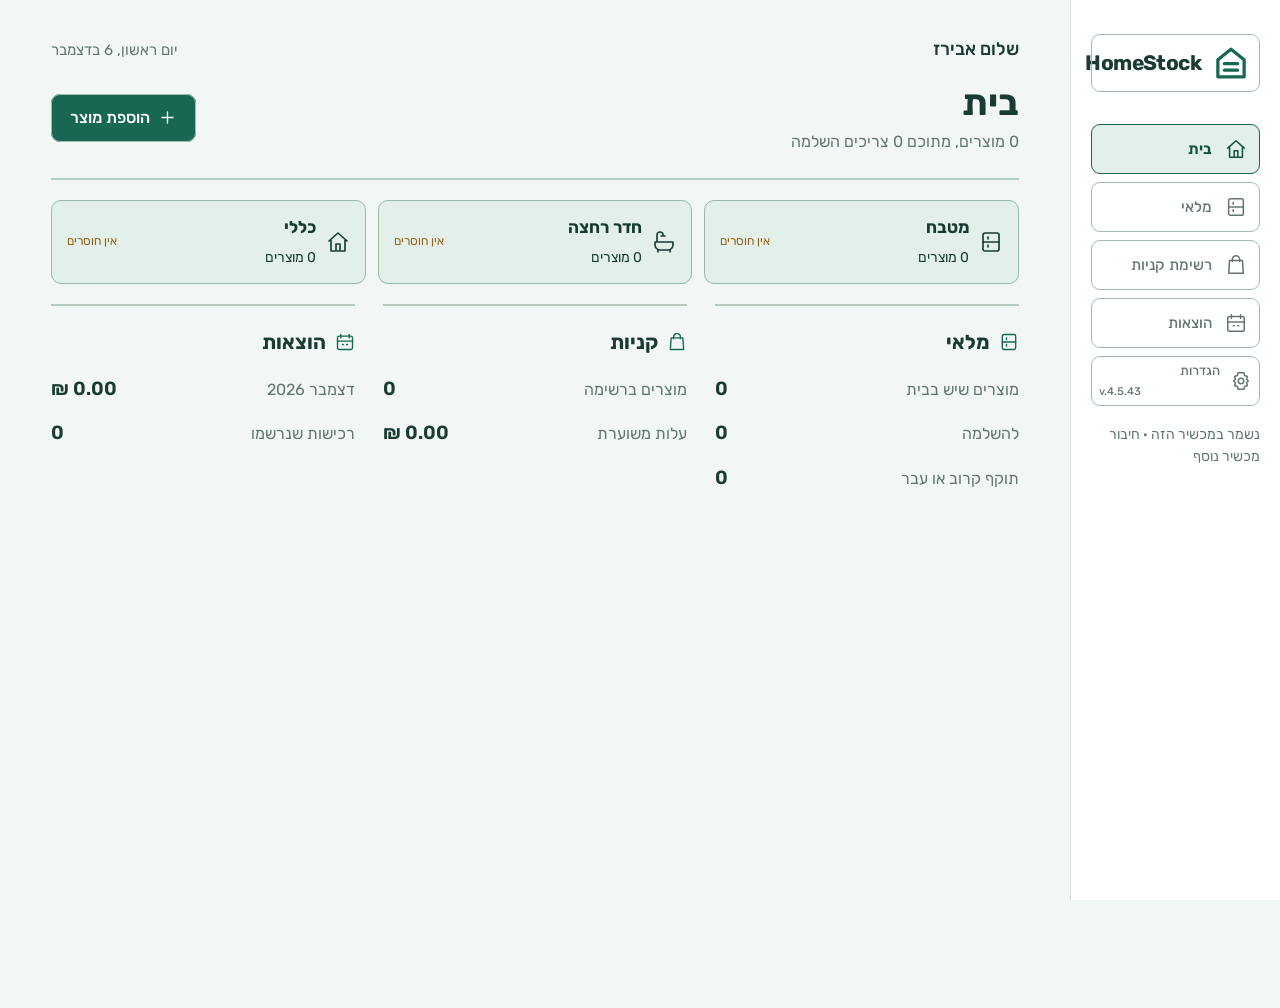
==== commit 15f8cc9f: "Make navigation immediate and index shopping identities to eliminate rendering stalls" ====
--- a/index.html
+++ b/index.html
@@ -11,12 +11,12 @@
     <title>HomeStock — ניהול מלאי הבית</title>
 
     <link rel="manifest" href="./manifest.webmanifest" />
-    <link rel="icon" type="image/png" sizes="32x32" href="./icons/icon-32.png?v=4.5.42" />
-    <link rel="icon" type="image/png" sizes="16x16" href="./icons/icon-16.png?v=4.5.42" />
-    <link rel="icon" type="image/png" href="./icons/icon-192.png?v=4.5.42" />
-    <link rel="apple-touch-icon" href="./icons/apple-touch-icon-180.png?v=4.5.42" />
+    <link rel="icon" type="image/png" sizes="32x32" href="./icons/icon-32.png?v=4.5.43" />
+    <link rel="icon" type="image/png" sizes="16x16" href="./icons/icon-16.png?v=4.5.43" />
+    <link rel="icon" type="image/png" href="./icons/icon-192.png?v=4.5.43" />
+    <link rel="apple-touch-icon" href="./icons/apple-touch-icon-180.png?v=4.5.43" />
 
-    <link rel="icon" type="image/svg+xml" href="./icons/icon.svg?v=4.5.42" />
+    <link rel="icon" type="image/svg+xml" href="./icons/icon.svg?v=4.5.43" />
 
     <!-- iOS standalone hints -->
     <meta name="apple-mobile-web-app-capable" content="yes" />
@@ -24,10 +24,10 @@
     <meta name="apple-mobile-web-app-status-bar-style" content="default" />
     <meta name="apple-mobile-web-app-title" content="HomeStock" />
 
-    <link rel="stylesheet" href="./styles.css?v=4.5.42" />
-    <link rel="stylesheet" href="./design.css?v=4.5.42" />
-    <link rel="stylesheet" href="./workspace.css?v=4.5.42" />
-    <link rel="stylesheet" href="./responsive.css?v=4.5.42" />
+    <link rel="stylesheet" href="./styles.css?v=4.5.43" />
+    <link rel="stylesheet" href="./design.css?v=4.5.43" />
+    <link rel="stylesheet" href="./workspace.css?v=4.5.43" />
+    <link rel="stylesheet" href="./responsive.css?v=4.5.43" />
   </head>
   <body>
     <div id="root"></div>
@@ -35,19 +35,19 @@
     <!-- vendor/zxing.min.js (~336KB) is NOT loaded here: it is lazy-loaded on
          first scanner open (see loadZXing in app.js) and precached by the SW so
          it still resolves from cache offline, keeping it off the startup path. -->
-    <script src="./config.js?v=4.5.42"></script>
-    <script src="./data/foods.js?v=4.5.42"></script>
-    <script src="./i18n.js?v=4.5.42"></script>
-    <script src="./packages.js?v=4.5.42"></script>
-    <script src="./db.js?v=4.5.42"></script>
-    <script src="./auth.js?v=4.5.42"></script>
-    <script src="./dropdown.js?v=4.5.42"></script>
-    <script src="./sync/github-sync.js?v=4.5.42"></script>
-    <script src="./home-model.js?v=4.5.42"></script>
-    <script src="./brand.js?v=4.5.42"></script>
-    <script src="./barcode.js?v=4.5.42"></script>
-    <script src="./app.js?v=4.5.42"></script>
-    <script src="./pwa.js?v=4.5.42"></script>
+    <script src="./config.js?v=4.5.43"></script>
+    <script src="./data/foods.js?v=4.5.43"></script>
+    <script src="./i18n.js?v=4.5.43"></script>
+    <script src="./packages.js?v=4.5.43"></script>
+    <script src="./db.js?v=4.5.43"></script>
+    <script src="./auth.js?v=4.5.43"></script>
+    <script src="./dropdown.js?v=4.5.43"></script>
+    <script src="./sync/github-sync.js?v=4.5.43"></script>
+    <script src="./home-model.js?v=4.5.43"></script>
+    <script src="./brand.js?v=4.5.43"></script>
+    <script src="./barcode.js?v=4.5.43"></script>
+    <script src="./app.js?v=4.5.43"></script>
+    <script src="./pwa.js?v=4.5.43"></script>
     <script>
       window.App.start();
     </script>
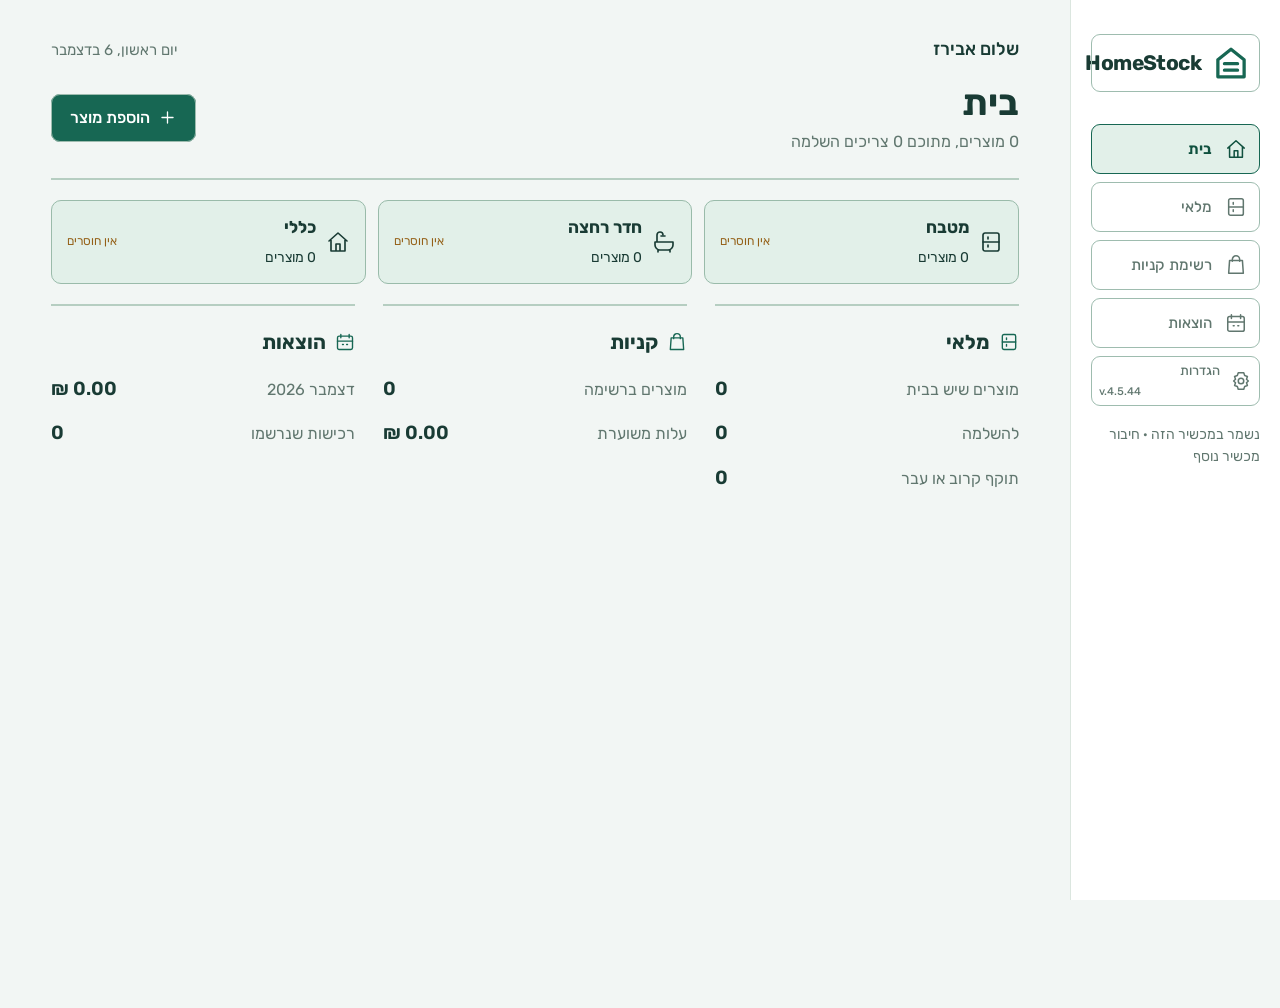
==== commit 6aadaa34: "Remove touch glow and square selection tiles from mobile navigation" ====
--- a/index.html
+++ b/index.html
@@ -11,12 +11,12 @@
     <title>HomeStock — ניהול מלאי הבית</title>
 
     <link rel="manifest" href="./manifest.webmanifest" />
-    <link rel="icon" type="image/png" sizes="32x32" href="./icons/icon-32.png?v=4.5.43" />
-    <link rel="icon" type="image/png" sizes="16x16" href="./icons/icon-16.png?v=4.5.43" />
-    <link rel="icon" type="image/png" href="./icons/icon-192.png?v=4.5.43" />
-    <link rel="apple-touch-icon" href="./icons/apple-touch-icon-180.png?v=4.5.43" />
+    <link rel="icon" type="image/png" sizes="32x32" href="./icons/icon-32.png?v=4.5.44" />
+    <link rel="icon" type="image/png" sizes="16x16" href="./icons/icon-16.png?v=4.5.44" />
+    <link rel="icon" type="image/png" href="./icons/icon-192.png?v=4.5.44" />
+    <link rel="apple-touch-icon" href="./icons/apple-touch-icon-180.png?v=4.5.44" />
 
-    <link rel="icon" type="image/svg+xml" href="./icons/icon.svg?v=4.5.43" />
+    <link rel="icon" type="image/svg+xml" href="./icons/icon.svg?v=4.5.44" />
 
     <!-- iOS standalone hints -->
     <meta name="apple-mobile-web-app-capable" content="yes" />
@@ -24,10 +24,10 @@
     <meta name="apple-mobile-web-app-status-bar-style" content="default" />
     <meta name="apple-mobile-web-app-title" content="HomeStock" />
 
-    <link rel="stylesheet" href="./styles.css?v=4.5.43" />
-    <link rel="stylesheet" href="./design.css?v=4.5.43" />
-    <link rel="stylesheet" href="./workspace.css?v=4.5.43" />
-    <link rel="stylesheet" href="./responsive.css?v=4.5.43" />
+    <link rel="stylesheet" href="./styles.css?v=4.5.44" />
+    <link rel="stylesheet" href="./design.css?v=4.5.44" />
+    <link rel="stylesheet" href="./workspace.css?v=4.5.44" />
+    <link rel="stylesheet" href="./responsive.css?v=4.5.44" />
   </head>
   <body>
     <div id="root"></div>
@@ -35,19 +35,19 @@
     <!-- vendor/zxing.min.js (~336KB) is NOT loaded here: it is lazy-loaded on
          first scanner open (see loadZXing in app.js) and precached by the SW so
          it still resolves from cache offline, keeping it off the startup path. -->
-    <script src="./config.js?v=4.5.43"></script>
-    <script src="./data/foods.js?v=4.5.43"></script>
-    <script src="./i18n.js?v=4.5.43"></script>
-    <script src="./packages.js?v=4.5.43"></script>
-    <script src="./db.js?v=4.5.43"></script>
-    <script src="./auth.js?v=4.5.43"></script>
-    <script src="./dropdown.js?v=4.5.43"></script>
-    <script src="./sync/github-sync.js?v=4.5.43"></script>
-    <script src="./home-model.js?v=4.5.43"></script>
-    <script src="./brand.js?v=4.5.43"></script>
-    <script src="./barcode.js?v=4.5.43"></script>
-    <script src="./app.js?v=4.5.43"></script>
-    <script src="./pwa.js?v=4.5.43"></script>
+    <script src="./config.js?v=4.5.44"></script>
+    <script src="./data/foods.js?v=4.5.44"></script>
+    <script src="./i18n.js?v=4.5.44"></script>
+    <script src="./packages.js?v=4.5.44"></script>
+    <script src="./db.js?v=4.5.44"></script>
+    <script src="./auth.js?v=4.5.44"></script>
+    <script src="./dropdown.js?v=4.5.44"></script>
+    <script src="./sync/github-sync.js?v=4.5.44"></script>
+    <script src="./home-model.js?v=4.5.44"></script>
+    <script src="./brand.js?v=4.5.44"></script>
+    <script src="./barcode.js?v=4.5.44"></script>
+    <script src="./app.js?v=4.5.44"></script>
+    <script src="./pwa.js?v=4.5.44"></script>
     <script>
       window.App.start();
     </script>
--- a/responsive.css
+++ b/responsive.css
@@ -368,3 +368,11 @@
 .product-editor .editor-stock{grid-template-columns:minmax(0,180px) minmax(0,110px) minmax(0,180px);gap:16px;align-items:end}.product-editor .editor-stock>*{min-width:0}.product-editor .editor-stock>.editor-location-details{grid-column:auto;grid-row:auto;margin:0}.product-editor .editor-stock .editor-detail-field{min-width:0}.product-editor .editor-stock .editor-quantity{display:flex;width:100%;max-width:none;min-width:0;box-sizing:border-box;gap:0}.product-editor .editor-stock .editor-quantity-input{flex:1;min-width:0;width:0;padding-inline:0}.product-editor .editor-stock .step-btn{flex:0 0 38px;min-width:38px;width:38px;padding:0}.product-editor .editor-price-section{display:flex;flex-direction:column;align-items:flex-start;gap:8px}.product-editor .editor-price-section>.price-field{width:200px;max-width:100%}.product-editor .editor-price-section>.purchase-choice{margin:0;min-height:44px}.product-editor .editor-stock .editor-unit .home-dropdown{width:100%;min-width:0}@media(max-width:600px){.product-editor .editor-stock{grid-template-columns:minmax(0,1fr) 76px minmax(0,1fr);gap:10px}.product-editor .editor-stock .editor-section-title{font-size:14px;line-height:1.4;min-height:2.8em;display:flex;align-items:flex-end}.product-editor .editor-stock .step-btn{flex-basis:30px;min-width:30px;width:30px;min-height:44px}.product-editor .editor-stock .editor-quantity-input{font-size:18px}.product-editor .editor-stock .home-dropdown-trigger{padding-inline:8px;font-size:14px}}@media(max-width:360px){.product-editor .editor-stock{grid-template-columns:minmax(0,1fr) 64px minmax(0,1fr);gap:8px}.product-editor .editor-stock .step-btn{flex-basis:26px;min-width:26px;width:26px}}
 .product-editor .editor-stock .editor-quantity{height:48px;align-items:center}.product-editor .editor-stock .editor-quantity-input{height:46px;box-sizing:border-box}.product-editor .editor-stock .step-btn{height:46px;min-height:44px}.product-editor .editor-stock .editor-unit .dropdown-trigger{height:48px;min-height:48px;box-sizing:border-box;width:100%;min-width:0}@media(max-width:600px){.product-editor .editor-stock .editor-unit .dropdown-trigger{padding-inline:8px;font-size:14px}}
 .product-editor .editor-stock .editor-unit .dropdown-trigger{gap:4px;padding-inline:6px}.product-editor .editor-stock .editor-unit .dropdown-value{white-space:nowrap;overflow-wrap:normal}.product-editor .editor-stock .editor-unit .dropdown-chevron{width:12px;min-width:12px;flex:0 0 12px}
+/* Bottom navigation uses color for selection, without a tap box or icon tile. */
+@media(max-width:1023px){
+ body .kitchen-nav .nav-link{-webkit-tap-highlight-color:transparent;background:transparent}
+ body .kitchen-nav .nav-link:not(:focus-visible),body .kitchen-nav .nav-link:active:not(:focus-visible),body .kitchen-nav .nav-link:hover:not(:focus-visible){box-shadow:none!important;outline:0;background:transparent}
+ body .kitchen-nav .nav-link .ui-icon,body .kitchen-nav .nav-link.active .ui-icon{background:transparent;box-shadow:none!important;border-radius:0}
+ body .kitchen-nav .nav-link.active{color:var(--primary-dark);font-weight:650}
+ body .kitchen-nav .nav-link:active{opacity:.72}
+}
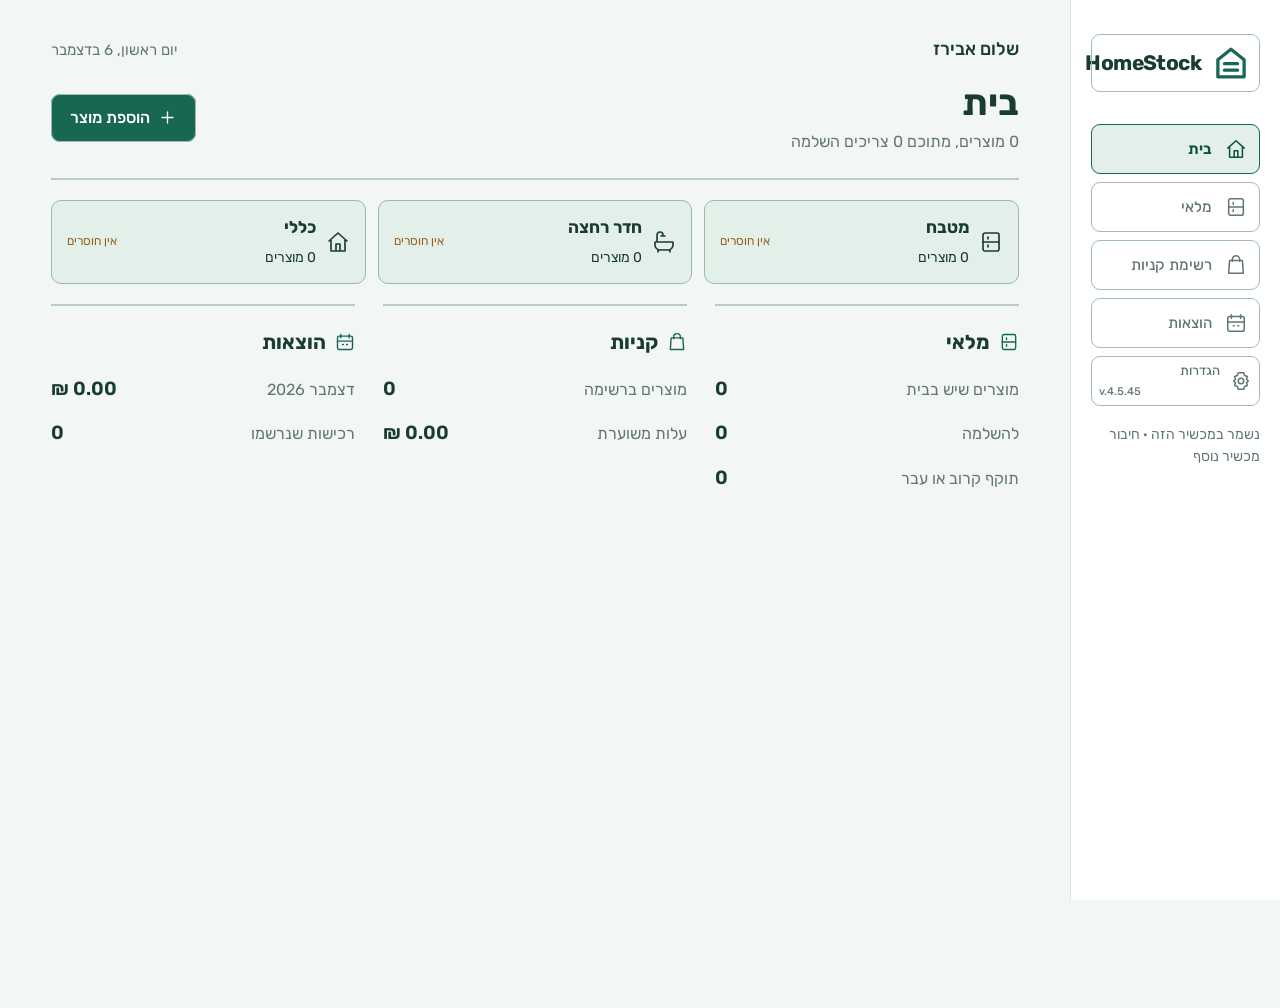
==== commit 76aae3a6: "Give shopping products individual cards and inventory cards full-width rows" ====
--- a/index.html
+++ b/index.html
@@ -11,12 +11,12 @@
     <title>HomeStock — ניהול מלאי הבית</title>
 
     <link rel="manifest" href="./manifest.webmanifest" />
-    <link rel="icon" type="image/png" sizes="32x32" href="./icons/icon-32.png?v=4.5.44" />
-    <link rel="icon" type="image/png" sizes="16x16" href="./icons/icon-16.png?v=4.5.44" />
-    <link rel="icon" type="image/png" href="./icons/icon-192.png?v=4.5.44" />
-    <link rel="apple-touch-icon" href="./icons/apple-touch-icon-180.png?v=4.5.44" />
+    <link rel="icon" type="image/png" sizes="32x32" href="./icons/icon-32.png?v=4.5.45" />
+    <link rel="icon" type="image/png" sizes="16x16" href="./icons/icon-16.png?v=4.5.45" />
+    <link rel="icon" type="image/png" href="./icons/icon-192.png?v=4.5.45" />
+    <link rel="apple-touch-icon" href="./icons/apple-touch-icon-180.png?v=4.5.45" />
 
-    <link rel="icon" type="image/svg+xml" href="./icons/icon.svg?v=4.5.44" />
+    <link rel="icon" type="image/svg+xml" href="./icons/icon.svg?v=4.5.45" />
 
     <!-- iOS standalone hints -->
     <meta name="apple-mobile-web-app-capable" content="yes" />
@@ -24,10 +24,10 @@
     <meta name="apple-mobile-web-app-status-bar-style" content="default" />
     <meta name="apple-mobile-web-app-title" content="HomeStock" />
 
-    <link rel="stylesheet" href="./styles.css?v=4.5.44" />
-    <link rel="stylesheet" href="./design.css?v=4.5.44" />
-    <link rel="stylesheet" href="./workspace.css?v=4.5.44" />
-    <link rel="stylesheet" href="./responsive.css?v=4.5.44" />
+    <link rel="stylesheet" href="./styles.css?v=4.5.45" />
+    <link rel="stylesheet" href="./design.css?v=4.5.45" />
+    <link rel="stylesheet" href="./workspace.css?v=4.5.45" />
+    <link rel="stylesheet" href="./responsive.css?v=4.5.45" />
   </head>
   <body>
     <div id="root"></div>
@@ -35,19 +35,19 @@
     <!-- vendor/zxing.min.js (~336KB) is NOT loaded here: it is lazy-loaded on
          first scanner open (see loadZXing in app.js) and precached by the SW so
          it still resolves from cache offline, keeping it off the startup path. -->
-    <script src="./config.js?v=4.5.44"></script>
-    <script src="./data/foods.js?v=4.5.44"></script>
-    <script src="./i18n.js?v=4.5.44"></script>
-    <script src="./packages.js?v=4.5.44"></script>
-    <script src="./db.js?v=4.5.44"></script>
-    <script src="./auth.js?v=4.5.44"></script>
-    <script src="./dropdown.js?v=4.5.44"></script>
-    <script src="./sync/github-sync.js?v=4.5.44"></script>
-    <script src="./home-model.js?v=4.5.44"></script>
-    <script src="./brand.js?v=4.5.44"></script>
-    <script src="./barcode.js?v=4.5.44"></script>
-    <script src="./app.js?v=4.5.44"></script>
-    <script src="./pwa.js?v=4.5.44"></script>
+    <script src="./config.js?v=4.5.45"></script>
+    <script src="./data/foods.js?v=4.5.45"></script>
+    <script src="./i18n.js?v=4.5.45"></script>
+    <script src="./packages.js?v=4.5.45"></script>
+    <script src="./db.js?v=4.5.45"></script>
+    <script src="./auth.js?v=4.5.45"></script>
+    <script src="./dropdown.js?v=4.5.45"></script>
+    <script src="./sync/github-sync.js?v=4.5.45"></script>
+    <script src="./home-model.js?v=4.5.45"></script>
+    <script src="./brand.js?v=4.5.45"></script>
+    <script src="./barcode.js?v=4.5.45"></script>
+    <script src="./app.js?v=4.5.45"></script>
+    <script src="./pwa.js?v=4.5.45"></script>
     <script>
       window.App.start();
     </script>
--- a/responsive.css
+++ b/responsive.css
@@ -376,3 +376,20 @@
  body .kitchen-nav .nav-link.active{color:var(--primary-dark);font-weight:650}
  body .kitchen-nav .nav-link:active{opacity:.72}
 }
+/* Each shopping product owns one card, including all of its controls. */
+.shopping-workspace .shopping-items{display:grid;gap:12px}
+.shopping-workspace .shopping-row{margin:0;padding:14px;border:1px solid var(--section-rule);border-radius:12px;background:#fff;box-sizing:border-box;min-width:0}
+.shopping-workspace .shopping-row>.shopping-item-open{background:transparent;outline:0;padding:4px 0}
+/* Inventory cards span their entire available row. */
+.stock-workspace .stock-cards{grid-template-columns:minmax(0,1fr);gap:12px}
+.stock-workspace .stock-cards>.card{grid-template-columns:minmax(0,1fr) 150px 100px;align-items:center;gap:16px}
+.stock-workspace .stock-cards .item-open{flex-direction:row;align-items:center;gap:12px}
+.stock-workspace .stock-cards .card-info{flex:1;min-width:0}
+@media(max-width:760px){
+ .shopping-workspace .shopping-row{padding:12px;gap:8px;grid-template-columns:120px minmax(0,1fr) 70px}
+ .stock-workspace .stock-cards>.card{grid-template-columns:minmax(0,1fr) 100px;gap:12px;padding:14px}
+ .stock-workspace .stock-cards .item-open{grid-column:1/-1}
+ .stock-workspace .stock-cards .card-name{font-size:17px}
+ .stock-workspace .stock-cards .card-meta{font-size:13px}
+}
+@media(max-width:350px){.shopping-workspace .shopping-row{padding:10px;gap:8px 6px;grid-template-columns:116px minmax(0,1fr) 64px}.shopping-workspace .shopping-row .shopping-step .step-btn{width:42px;min-width:42px}.shopping-workspace .shopping-row .shopping-line-price strong{font-size:14px}}
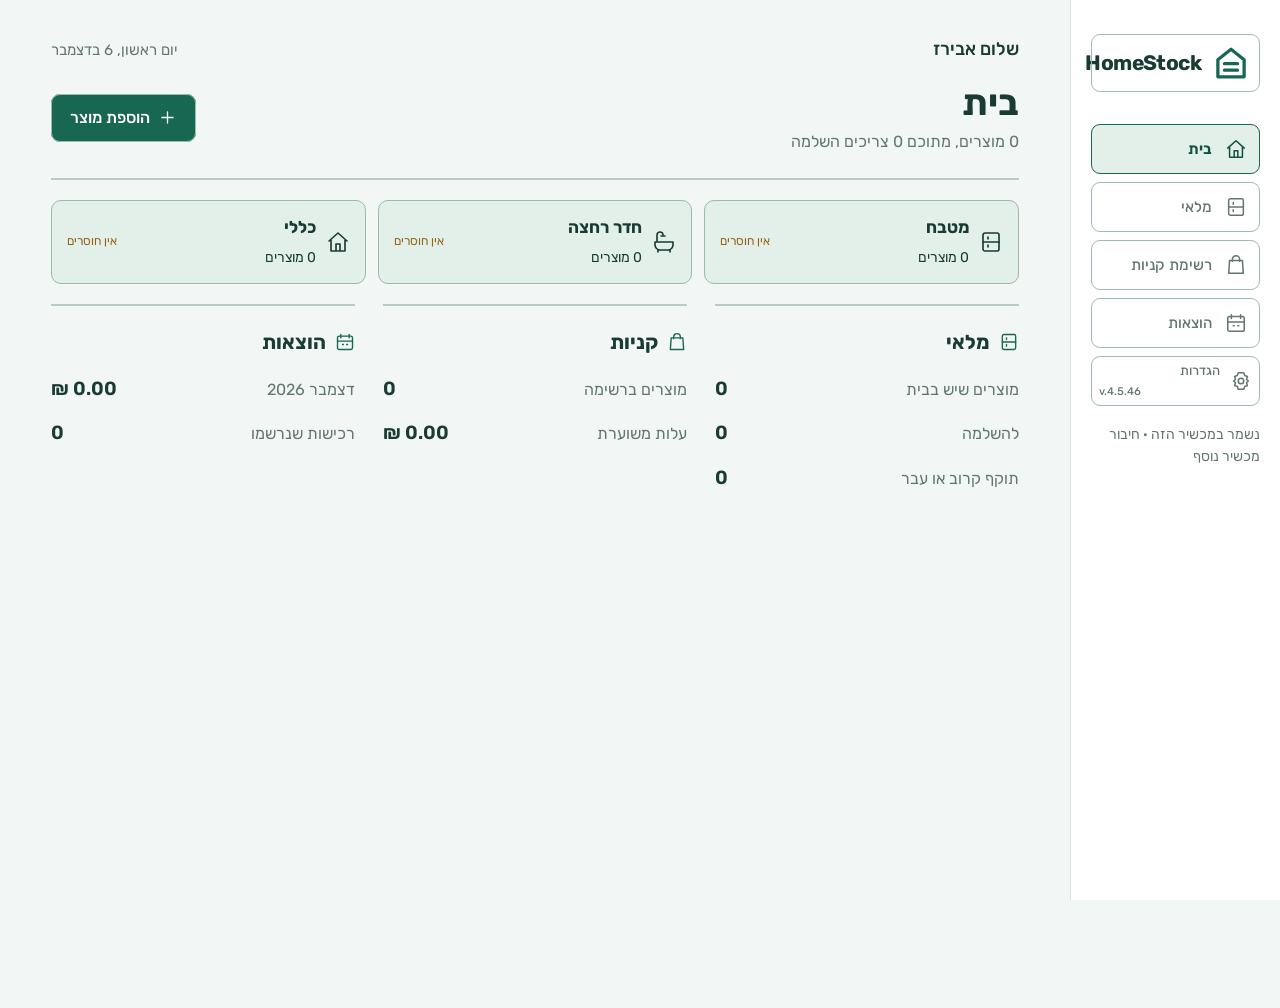
==== commit 04cde699: "Sort products by displayed Hebrew names within stock priorities" ====
--- a/index.html
+++ b/index.html
@@ -11,12 +11,12 @@
     <title>HomeStock — ניהול מלאי הבית</title>
 
     <link rel="manifest" href="./manifest.webmanifest" />
-    <link rel="icon" type="image/png" sizes="32x32" href="./icons/icon-32.png?v=4.5.45" />
-    <link rel="icon" type="image/png" sizes="16x16" href="./icons/icon-16.png?v=4.5.45" />
-    <link rel="icon" type="image/png" href="./icons/icon-192.png?v=4.5.45" />
-    <link rel="apple-touch-icon" href="./icons/apple-touch-icon-180.png?v=4.5.45" />
+    <link rel="icon" type="image/png" sizes="32x32" href="./icons/icon-32.png?v=4.5.46" />
+    <link rel="icon" type="image/png" sizes="16x16" href="./icons/icon-16.png?v=4.5.46" />
+    <link rel="icon" type="image/png" href="./icons/icon-192.png?v=4.5.46" />
+    <link rel="apple-touch-icon" href="./icons/apple-touch-icon-180.png?v=4.5.46" />
 
-    <link rel="icon" type="image/svg+xml" href="./icons/icon.svg?v=4.5.45" />
+    <link rel="icon" type="image/svg+xml" href="./icons/icon.svg?v=4.5.46" />
 
     <!-- iOS standalone hints -->
     <meta name="apple-mobile-web-app-capable" content="yes" />
@@ -24,10 +24,10 @@
     <meta name="apple-mobile-web-app-status-bar-style" content="default" />
     <meta name="apple-mobile-web-app-title" content="HomeStock" />
 
-    <link rel="stylesheet" href="./styles.css?v=4.5.45" />
-    <link rel="stylesheet" href="./design.css?v=4.5.45" />
-    <link rel="stylesheet" href="./workspace.css?v=4.5.45" />
-    <link rel="stylesheet" href="./responsive.css?v=4.5.45" />
+    <link rel="stylesheet" href="./styles.css?v=4.5.46" />
+    <link rel="stylesheet" href="./design.css?v=4.5.46" />
+    <link rel="stylesheet" href="./workspace.css?v=4.5.46" />
+    <link rel="stylesheet" href="./responsive.css?v=4.5.46" />
   </head>
   <body>
     <div id="root"></div>
@@ -35,19 +35,19 @@
     <!-- vendor/zxing.min.js (~336KB) is NOT loaded here: it is lazy-loaded on
          first scanner open (see loadZXing in app.js) and precached by the SW so
          it still resolves from cache offline, keeping it off the startup path. -->
-    <script src="./config.js?v=4.5.45"></script>
-    <script src="./data/foods.js?v=4.5.45"></script>
-    <script src="./i18n.js?v=4.5.45"></script>
-    <script src="./packages.js?v=4.5.45"></script>
-    <script src="./db.js?v=4.5.45"></script>
-    <script src="./auth.js?v=4.5.45"></script>
-    <script src="./dropdown.js?v=4.5.45"></script>
-    <script src="./sync/github-sync.js?v=4.5.45"></script>
-    <script src="./home-model.js?v=4.5.45"></script>
-    <script src="./brand.js?v=4.5.45"></script>
-    <script src="./barcode.js?v=4.5.45"></script>
-    <script src="./app.js?v=4.5.45"></script>
-    <script src="./pwa.js?v=4.5.45"></script>
+    <script src="./config.js?v=4.5.46"></script>
+    <script src="./data/foods.js?v=4.5.46"></script>
+    <script src="./i18n.js?v=4.5.46"></script>
+    <script src="./packages.js?v=4.5.46"></script>
+    <script src="./db.js?v=4.5.46"></script>
+    <script src="./auth.js?v=4.5.46"></script>
+    <script src="./dropdown.js?v=4.5.46"></script>
+    <script src="./sync/github-sync.js?v=4.5.46"></script>
+    <script src="./home-model.js?v=4.5.46"></script>
+    <script src="./brand.js?v=4.5.46"></script>
+    <script src="./barcode.js?v=4.5.46"></script>
+    <script src="./app.js?v=4.5.46"></script>
+    <script src="./pwa.js?v=4.5.46"></script>
     <script>
       window.App.start();
     </script>
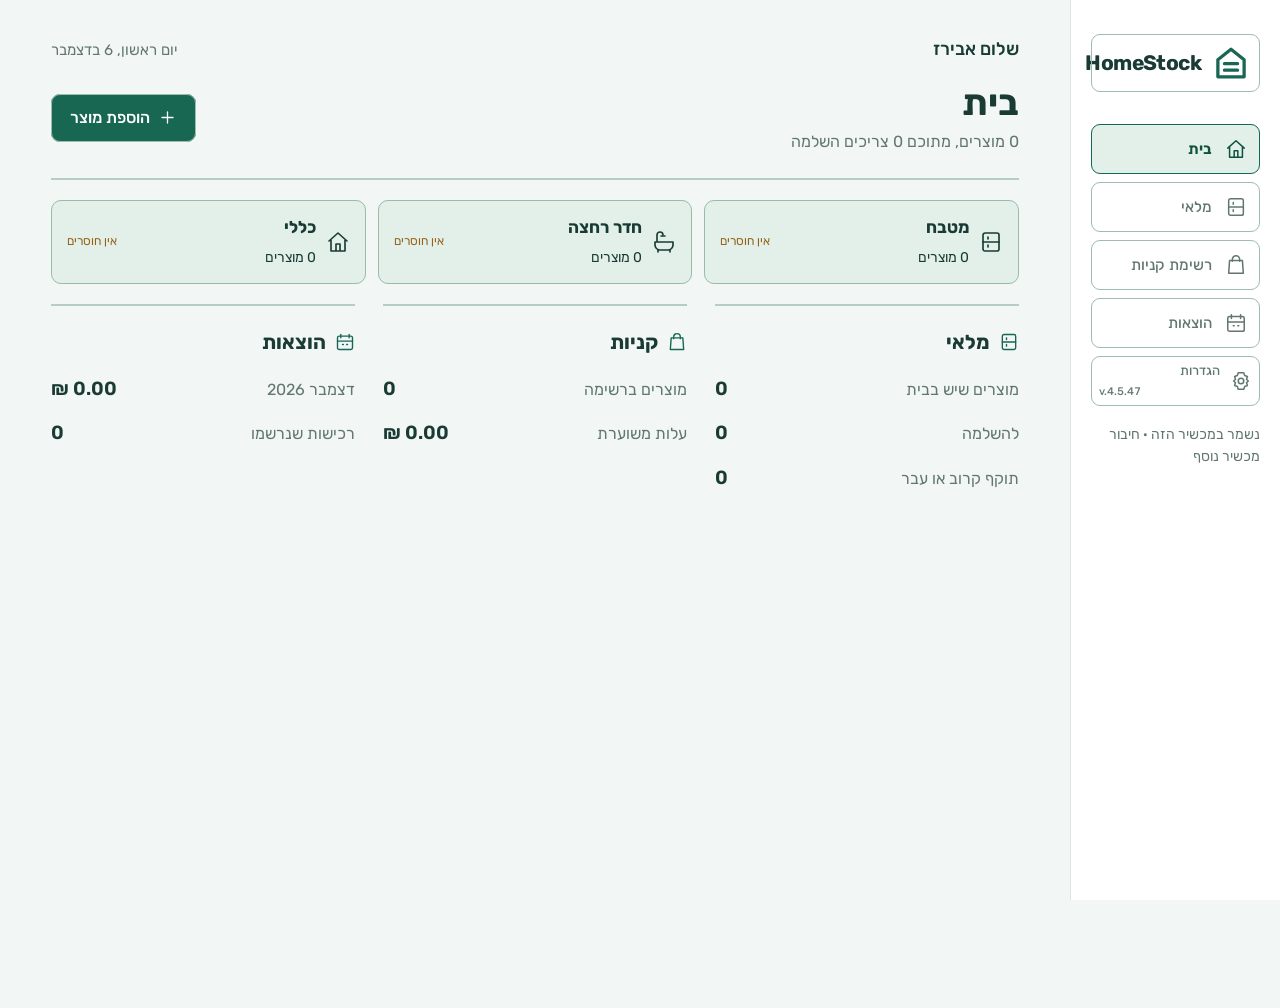
==== commit 2e888322: "Replace finished action with a single out-of-stock label" ====
--- a/index.html
+++ b/index.html
@@ -11,12 +11,12 @@
     <title>HomeStock — ניהול מלאי הבית</title>
 
     <link rel="manifest" href="./manifest.webmanifest" />
-    <link rel="icon" type="image/png" sizes="32x32" href="./icons/icon-32.png?v=4.5.46" />
-    <link rel="icon" type="image/png" sizes="16x16" href="./icons/icon-16.png?v=4.5.46" />
-    <link rel="icon" type="image/png" href="./icons/icon-192.png?v=4.5.46" />
-    <link rel="apple-touch-icon" href="./icons/apple-touch-icon-180.png?v=4.5.46" />
+    <link rel="icon" type="image/png" sizes="32x32" href="./icons/icon-32.png?v=4.5.47" />
+    <link rel="icon" type="image/png" sizes="16x16" href="./icons/icon-16.png?v=4.5.47" />
+    <link rel="icon" type="image/png" href="./icons/icon-192.png?v=4.5.47" />
+    <link rel="apple-touch-icon" href="./icons/apple-touch-icon-180.png?v=4.5.47" />
 
-    <link rel="icon" type="image/svg+xml" href="./icons/icon.svg?v=4.5.46" />
+    <link rel="icon" type="image/svg+xml" href="./icons/icon.svg?v=4.5.47" />
 
     <!-- iOS standalone hints -->
     <meta name="apple-mobile-web-app-capable" content="yes" />
@@ -24,10 +24,10 @@
     <meta name="apple-mobile-web-app-status-bar-style" content="default" />
     <meta name="apple-mobile-web-app-title" content="HomeStock" />
 
-    <link rel="stylesheet" href="./styles.css?v=4.5.46" />
-    <link rel="stylesheet" href="./design.css?v=4.5.46" />
-    <link rel="stylesheet" href="./workspace.css?v=4.5.46" />
-    <link rel="stylesheet" href="./responsive.css?v=4.5.46" />
+    <link rel="stylesheet" href="./styles.css?v=4.5.47" />
+    <link rel="stylesheet" href="./design.css?v=4.5.47" />
+    <link rel="stylesheet" href="./workspace.css?v=4.5.47" />
+    <link rel="stylesheet" href="./responsive.css?v=4.5.47" />
   </head>
   <body>
     <div id="root"></div>
@@ -35,19 +35,19 @@
     <!-- vendor/zxing.min.js (~336KB) is NOT loaded here: it is lazy-loaded on
          first scanner open (see loadZXing in app.js) and precached by the SW so
          it still resolves from cache offline, keeping it off the startup path. -->
-    <script src="./config.js?v=4.5.46"></script>
-    <script src="./data/foods.js?v=4.5.46"></script>
-    <script src="./i18n.js?v=4.5.46"></script>
-    <script src="./packages.js?v=4.5.46"></script>
-    <script src="./db.js?v=4.5.46"></script>
-    <script src="./auth.js?v=4.5.46"></script>
-    <script src="./dropdown.js?v=4.5.46"></script>
-    <script src="./sync/github-sync.js?v=4.5.46"></script>
-    <script src="./home-model.js?v=4.5.46"></script>
-    <script src="./brand.js?v=4.5.46"></script>
-    <script src="./barcode.js?v=4.5.46"></script>
-    <script src="./app.js?v=4.5.46"></script>
-    <script src="./pwa.js?v=4.5.46"></script>
+    <script src="./config.js?v=4.5.47"></script>
+    <script src="./data/foods.js?v=4.5.47"></script>
+    <script src="./i18n.js?v=4.5.47"></script>
+    <script src="./packages.js?v=4.5.47"></script>
+    <script src="./db.js?v=4.5.47"></script>
+    <script src="./auth.js?v=4.5.47"></script>
+    <script src="./dropdown.js?v=4.5.47"></script>
+    <script src="./sync/github-sync.js?v=4.5.47"></script>
+    <script src="./home-model.js?v=4.5.47"></script>
+    <script src="./brand.js?v=4.5.47"></script>
+    <script src="./barcode.js?v=4.5.47"></script>
+    <script src="./app.js?v=4.5.47"></script>
+    <script src="./pwa.js?v=4.5.47"></script>
     <script>
       window.App.start();
     </script>
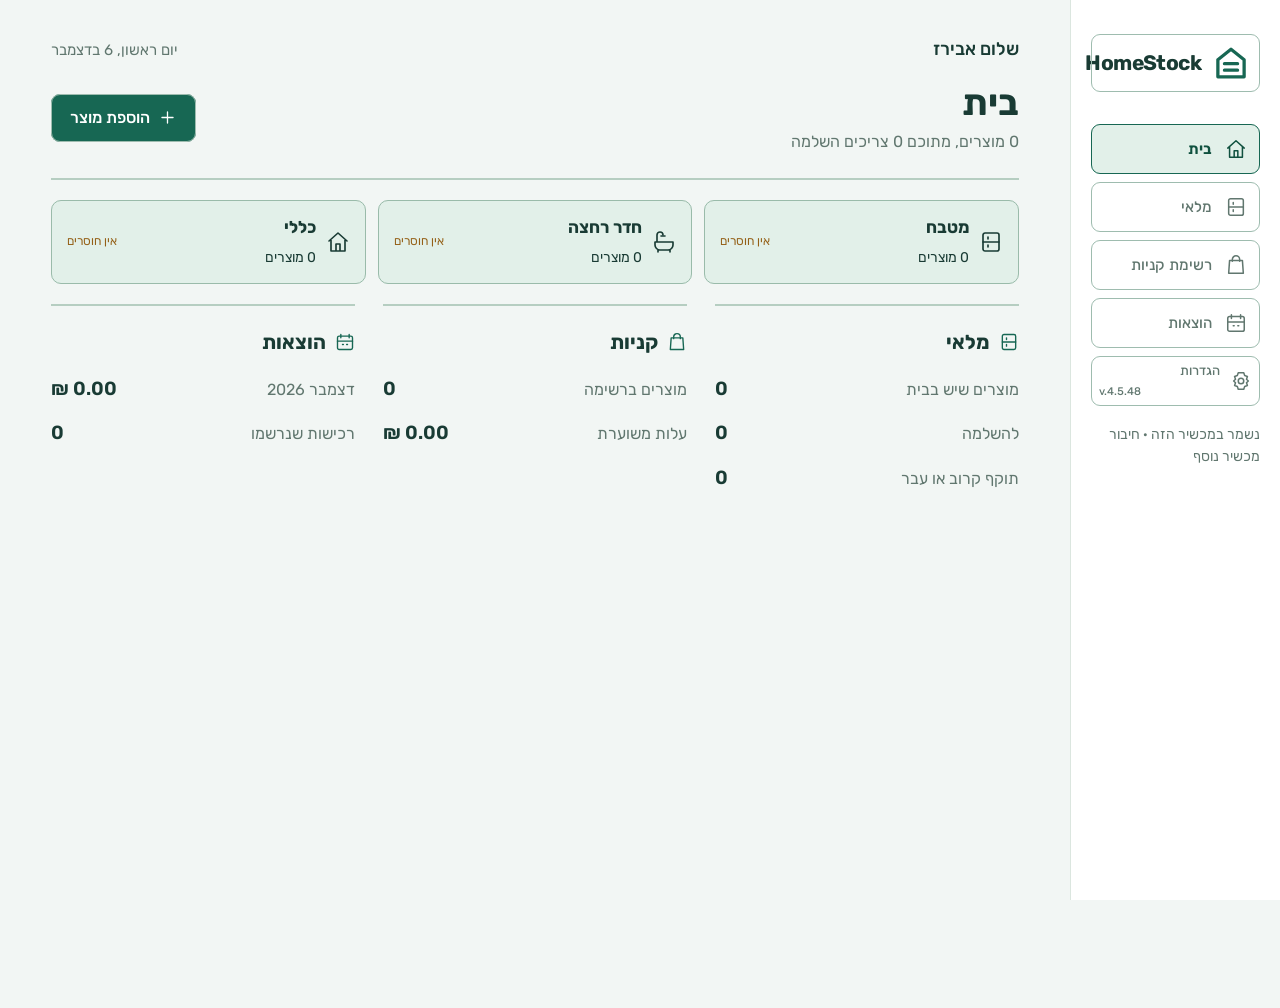
==== commit 44b05499: "Show out-of-stock status in red" ====
--- a/index.html
+++ b/index.html
@@ -11,12 +11,12 @@
     <title>HomeStock — ניהול מלאי הבית</title>
 
     <link rel="manifest" href="./manifest.webmanifest" />
-    <link rel="icon" type="image/png" sizes="32x32" href="./icons/icon-32.png?v=4.5.47" />
-    <link rel="icon" type="image/png" sizes="16x16" href="./icons/icon-16.png?v=4.5.47" />
-    <link rel="icon" type="image/png" href="./icons/icon-192.png?v=4.5.47" />
-    <link rel="apple-touch-icon" href="./icons/apple-touch-icon-180.png?v=4.5.47" />
+    <link rel="icon" type="image/png" sizes="32x32" href="./icons/icon-32.png?v=4.5.48" />
+    <link rel="icon" type="image/png" sizes="16x16" href="./icons/icon-16.png?v=4.5.48" />
+    <link rel="icon" type="image/png" href="./icons/icon-192.png?v=4.5.48" />
+    <link rel="apple-touch-icon" href="./icons/apple-touch-icon-180.png?v=4.5.48" />
 
-    <link rel="icon" type="image/svg+xml" href="./icons/icon.svg?v=4.5.47" />
+    <link rel="icon" type="image/svg+xml" href="./icons/icon.svg?v=4.5.48" />
 
     <!-- iOS standalone hints -->
     <meta name="apple-mobile-web-app-capable" content="yes" />
@@ -24,10 +24,10 @@
     <meta name="apple-mobile-web-app-status-bar-style" content="default" />
     <meta name="apple-mobile-web-app-title" content="HomeStock" />
 
-    <link rel="stylesheet" href="./styles.css?v=4.5.47" />
-    <link rel="stylesheet" href="./design.css?v=4.5.47" />
-    <link rel="stylesheet" href="./workspace.css?v=4.5.47" />
-    <link rel="stylesheet" href="./responsive.css?v=4.5.47" />
+    <link rel="stylesheet" href="./styles.css?v=4.5.48" />
+    <link rel="stylesheet" href="./design.css?v=4.5.48" />
+    <link rel="stylesheet" href="./workspace.css?v=4.5.48" />
+    <link rel="stylesheet" href="./responsive.css?v=4.5.48" />
   </head>
   <body>
     <div id="root"></div>
@@ -35,19 +35,19 @@
     <!-- vendor/zxing.min.js (~336KB) is NOT loaded here: it is lazy-loaded on
          first scanner open (see loadZXing in app.js) and precached by the SW so
          it still resolves from cache offline, keeping it off the startup path. -->
-    <script src="./config.js?v=4.5.47"></script>
-    <script src="./data/foods.js?v=4.5.47"></script>
-    <script src="./i18n.js?v=4.5.47"></script>
-    <script src="./packages.js?v=4.5.47"></script>
-    <script src="./db.js?v=4.5.47"></script>
-    <script src="./auth.js?v=4.5.47"></script>
-    <script src="./dropdown.js?v=4.5.47"></script>
-    <script src="./sync/github-sync.js?v=4.5.47"></script>
-    <script src="./home-model.js?v=4.5.47"></script>
-    <script src="./brand.js?v=4.5.47"></script>
-    <script src="./barcode.js?v=4.5.47"></script>
-    <script src="./app.js?v=4.5.47"></script>
-    <script src="./pwa.js?v=4.5.47"></script>
+    <script src="./config.js?v=4.5.48"></script>
+    <script src="./data/foods.js?v=4.5.48"></script>
+    <script src="./i18n.js?v=4.5.48"></script>
+    <script src="./packages.js?v=4.5.48"></script>
+    <script src="./db.js?v=4.5.48"></script>
+    <script src="./auth.js?v=4.5.48"></script>
+    <script src="./dropdown.js?v=4.5.48"></script>
+    <script src="./sync/github-sync.js?v=4.5.48"></script>
+    <script src="./home-model.js?v=4.5.48"></script>
+    <script src="./brand.js?v=4.5.48"></script>
+    <script src="./barcode.js?v=4.5.48"></script>
+    <script src="./app.js?v=4.5.48"></script>
+    <script src="./pwa.js?v=4.5.48"></script>
     <script>
       window.App.start();
     </script>
--- a/responsive.css
+++ b/responsive.css
@@ -393,3 +393,5 @@
  .stock-workspace .stock-cards .card-meta{font-size:13px}
 }
 @media(max-width:350px){.shopping-workspace .shopping-row{padding:10px;gap:8px 6px;grid-template-columns:116px minmax(0,1fr) 64px}.shopping-workspace .shopping-row .shopping-step .step-btn{width:42px;min-width:42px}.shopping-workspace .shopping-row .shopping-line-price strong{font-size:14px}}
+/* Out-of-stock replaces the finished action with a clear red status. */
+.stock-workspace .item-finished:disabled{color:#a53232;background:#fff0ef;border:1px solid #e8b7b3;opacity:1;cursor:default}
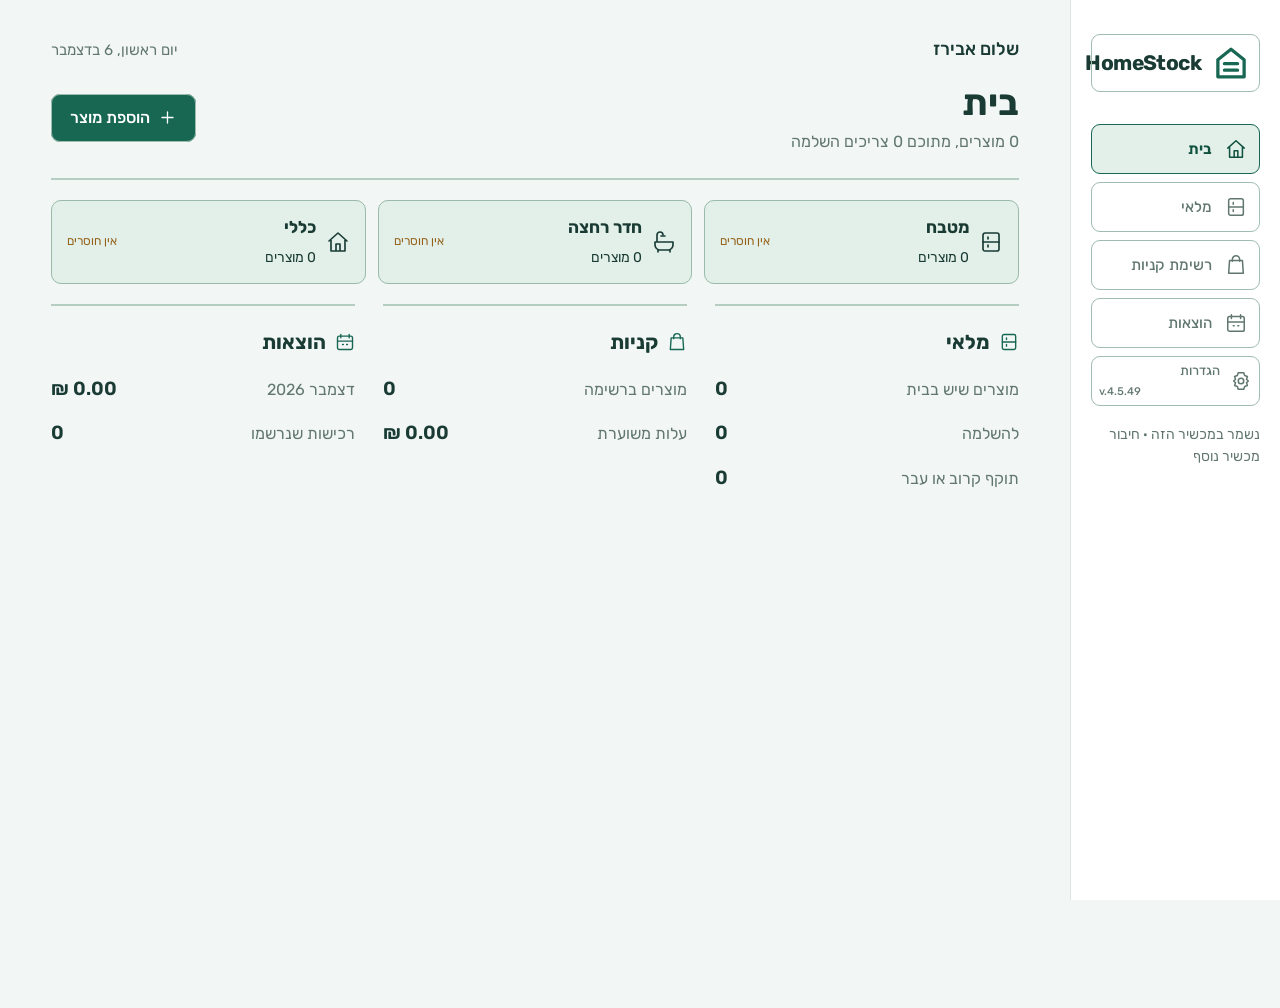
==== commit aab4d2b7: "Display receipt discounts alongside net purchase expenses" ====
--- a/index.html
+++ b/index.html
@@ -11,12 +11,12 @@
     <title>HomeStock — ניהול מלאי הבית</title>
 
     <link rel="manifest" href="./manifest.webmanifest" />
-    <link rel="icon" type="image/png" sizes="32x32" href="./icons/icon-32.png?v=4.5.48" />
-    <link rel="icon" type="image/png" sizes="16x16" href="./icons/icon-16.png?v=4.5.48" />
-    <link rel="icon" type="image/png" href="./icons/icon-192.png?v=4.5.48" />
-    <link rel="apple-touch-icon" href="./icons/apple-touch-icon-180.png?v=4.5.48" />
+    <link rel="icon" type="image/png" sizes="32x32" href="./icons/icon-32.png?v=4.5.49" />
+    <link rel="icon" type="image/png" sizes="16x16" href="./icons/icon-16.png?v=4.5.49" />
+    <link rel="icon" type="image/png" href="./icons/icon-192.png?v=4.5.49" />
+    <link rel="apple-touch-icon" href="./icons/apple-touch-icon-180.png?v=4.5.49" />
 
-    <link rel="icon" type="image/svg+xml" href="./icons/icon.svg?v=4.5.48" />
+    <link rel="icon" type="image/svg+xml" href="./icons/icon.svg?v=4.5.49" />
 
     <!-- iOS standalone hints -->
     <meta name="apple-mobile-web-app-capable" content="yes" />
@@ -24,10 +24,10 @@
     <meta name="apple-mobile-web-app-status-bar-style" content="default" />
     <meta name="apple-mobile-web-app-title" content="HomeStock" />
 
-    <link rel="stylesheet" href="./styles.css?v=4.5.48" />
-    <link rel="stylesheet" href="./design.css?v=4.5.48" />
-    <link rel="stylesheet" href="./workspace.css?v=4.5.48" />
-    <link rel="stylesheet" href="./responsive.css?v=4.5.48" />
+    <link rel="stylesheet" href="./styles.css?v=4.5.49" />
+    <link rel="stylesheet" href="./design.css?v=4.5.49" />
+    <link rel="stylesheet" href="./workspace.css?v=4.5.49" />
+    <link rel="stylesheet" href="./responsive.css?v=4.5.49" />
   </head>
   <body>
     <div id="root"></div>
@@ -35,19 +35,19 @@
     <!-- vendor/zxing.min.js (~336KB) is NOT loaded here: it is lazy-loaded on
          first scanner open (see loadZXing in app.js) and precached by the SW so
          it still resolves from cache offline, keeping it off the startup path. -->
-    <script src="./config.js?v=4.5.48"></script>
-    <script src="./data/foods.js?v=4.5.48"></script>
-    <script src="./i18n.js?v=4.5.48"></script>
-    <script src="./packages.js?v=4.5.48"></script>
-    <script src="./db.js?v=4.5.48"></script>
-    <script src="./auth.js?v=4.5.48"></script>
-    <script src="./dropdown.js?v=4.5.48"></script>
-    <script src="./sync/github-sync.js?v=4.5.48"></script>
-    <script src="./home-model.js?v=4.5.48"></script>
-    <script src="./brand.js?v=4.5.48"></script>
-    <script src="./barcode.js?v=4.5.48"></script>
-    <script src="./app.js?v=4.5.48"></script>
-    <script src="./pwa.js?v=4.5.48"></script>
+    <script src="./config.js?v=4.5.49"></script>
+    <script src="./data/foods.js?v=4.5.49"></script>
+    <script src="./i18n.js?v=4.5.49"></script>
+    <script src="./packages.js?v=4.5.49"></script>
+    <script src="./db.js?v=4.5.49"></script>
+    <script src="./auth.js?v=4.5.49"></script>
+    <script src="./dropdown.js?v=4.5.49"></script>
+    <script src="./sync/github-sync.js?v=4.5.49"></script>
+    <script src="./home-model.js?v=4.5.49"></script>
+    <script src="./brand.js?v=4.5.49"></script>
+    <script src="./barcode.js?v=4.5.49"></script>
+    <script src="./app.js?v=4.5.49"></script>
+    <script src="./pwa.js?v=4.5.49"></script>
     <script>
       window.App.start();
     </script>
